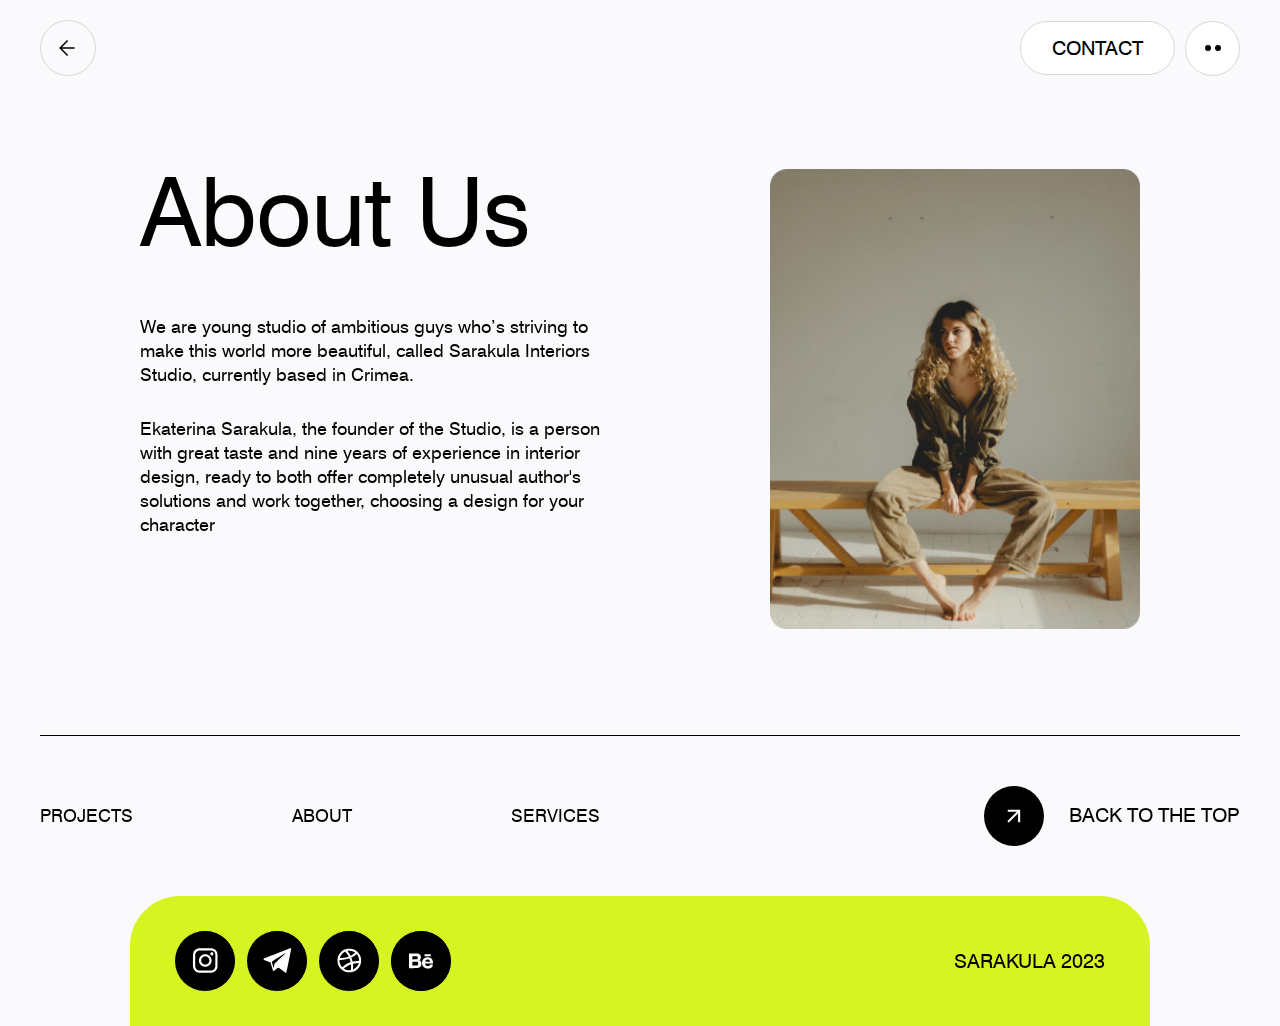
==== about.html @ bbb2e4c5 "add" ====
<!DOCTYPE html>
<html lang="en">

<head>

	<meta charset="utf-8">

	<title class="en">SARAKULA INTERIORS STUDIO</title>
	<meta name="description" content="#">

	<meta http-equiv="X-UA-Compatible" content="IE=edge">
	<meta name="viewport" content="width=device-width, initial-scale=1, maximum-scale=1">

	<meta property="og:image" content="path/to/image.jpg">
	<link rel="shortcut icon" href="img/favicon/favicon.ico" type="image/x-icon">
	<link rel="apple-touch-icon" href="img/favicon/apple-touch-icon.png">
	<link rel="apple-touch-icon" sizes="72x72" href="img/favicon/apple-touch-icon-72x72.png">
	<link rel="apple-touch-icon" sizes="114x114" href="img/favicon/apple-touch-icon-114x114.png">

	<!-- Chrome, Firefox OS and Opera -->
	<meta name="theme-color" content="#FAFAFC">
	<!-- Windows Phone -->
	<meta name="msapplication-navbutton-color" content="#FAFAFC">
	<!-- iOS Safari -->
	<meta name="apple-mobile-web-app-status-bar-style" content="#FAFAFC">

	<link rel="stylesheet" href="css/main.min.css">

</head>

<body>

	<header class="header">
		<div class="container">
			<div class="row">
				<div class="header--wrapper">
					<button class="header--wrapper__back" onclick="window.history.back()">
						<svg width="16" height="16" viewBox="0 0 16 16" fill="none" version="1.1" xmlns="http://www.w3.org/2000/svg" xmlns:svg="http://www.w3.org/2000/svg">
							<path d="m 14.8801,9.1199009 -6.0886999,-6.08871 3.7e-4,12.1770101 -0.79177,0.7918 -0.79166,-0.7917 -2e-5,-12.1766501 -6.08832,6.08833 L 7.3567499e-8,8.0000009 6.8801101,1.1198909 7.2082301,0.79176987 8.0000001,7.35675e-8 9.1199901,1.1199909 l 6.8800089,6.88001 z"
								fill="black" />
						</svg>
					</button>
					<div class="header--wrapper__language hidden">
						<span href="#" class="button switch en">En</span>
						<span href="#" class="button switch ru">Ru</span>
					</div>
					<a href="#" class="header--wrapper__contact button en">Contact</a>
					<a href="#" class="header--wrapper__contact button ru">Связь</a>
					<button class="header--wrapper__menu" id="menu">
						<span></span>
						<span></span>
					</button>
					<nav class="menu">
						<div class="menu--wrapper">
							<ul class="list en">
								<li class="current-menu-item"><a href="index.html">main</a></li>
								<li><a href="projects.html">projects</a></li>
								<li><a href="about.html">About</a></li>
								<li><a href="contacts.html">Contact</a></li>
							</ul>
							<ul class="list ru">
								<li class="current-menu-item"><a href="index.html">Главная</a></li>
								<li><a href="projects.html">проекты</a></li>
								<li><a href="about.html">О нас</a></li>
								<li><a href="contacts.html">Контакты</a></li>
							</ul>
							<div class="menu--wrapper__contacts">
								<div class="menu--wrapper__contacts--left">
									<a href="mailto:sarakula.interiors@gmail.com">sarakula.interiors@gmail.com</a>
									<a href="tel:+701179226892">(+7) 0117 922 6892</a>
								</div>
								<div class="menu--wrapper__contacts--right">
									<ul class="social">
										<li><a href="#"><img src="img/social/inst.svg" alt="#"></a></li>
										<li><a href="#"><img src="img/social/tg.svg" alt="#"></a></li>
										<li><a href="#"><img src="img/social/dr.svg" alt="#"></a></li>
										<li><a href="#"><img src="img/social/be.svg" alt="#"></a></li>
									</ul>
								</div>
							</div>
						</div>
					</nav>
				</div>
			</div>
		</div>
	</header>

	<main class="main about">
		<section class="main--about">
			<div class="container">
				<div class="row">
					<div class="main--about__wrapper">
						<div class="main--about__wrapper--left">
							<h1 class="h1 en">About Us</h1>
							<h1 class="h1 ru">О нас</h1>
							<div class="main--about__wrapper--text en">
								<p>
									We are young studio of ambitious guys who’s striving to make this world more beautiful, called Sarakula Interiors
									Studio, currently based in Crimea.
								</p>
								<p>
									Ekaterina Sarakula, the founder of the Studio, is a person with great taste and nine
									years of experience in interior design, ready to both offer completely unusual author's solutions and work together,
									choosing a design for your character
								</p>
							</div>
							<div class="main--about__wrapper--text ru">
								<p>
									Мы молодая студия амбициозных ребят, стремящихся сделать этот мир красивее, под названием Sarakula Interiors Studio, на данный момент базирующаяся в Крыму.
								</p>
								<p>
									Екатерина Саракула, основатель Студии, человек с прекрасным вкусом и девятилетним опытом в дизайне интерьеров, готовый
									как предложить совершенно необычные авторские решения, так и работать вместе, подбирая дизайн под свой характер.
								</p>
							</div>
						</div>
						<div class="main--about__wrapper--right">
							<img src="img/about/about.png" alt="#">
						</div>
					</div>
				</div>
			</div>
		</section>
	</main>

	<footer class="footer">
		<div class="container">
			<div class="row">
				<div class="footer--wrapper">
					<div class="footer--wrapper__top">
						<nav class="menu--footer">
							<ul class="list en">
								<li><a href="projects.html">projects</a></li>
								<li><a href="about.html">about</a></li>
								<li><a href="services.html">services</a></li>
							</ul>
							<ul class="list ru">
								<li><a href="projects.html">проекты</a></li>
								<li><a href="about.html">о нас</a></li>
								<li><a href="services.html">услуги</a></li>
							</ul>
						</nav>
						<div class="footer--wrapper__scroll">
							<div class="footer--wrapper__scroll--svg">
								<svg width="14" height="14" viewBox="0 0 14 14" fill="none" xmlns="http://www.w3.org/2000/svg">
									<path d="M1.06937 11.4027L0.338695 12.1334L1.80005 13.5947L2.53073 12.8641L1.06937 11.4027ZM12.8641 2.53073C13.2676 2.12718 13.2676 1.47291 12.8641 1.06937C12.4605 0.66583 11.8062 0.66583 11.4027 1.06937L12.8641 2.53073ZM2.53073 12.8641L12.8641 2.53073L11.4027 1.06937L1.06937 11.4027L2.53073 12.8641Z" fill="white"/>
									<path d="M1.80005 1.80005H12.1334V12.1334" stroke="white" stroke-width="2.06667" stroke-linecap="square" stroke-linejoin="round"/>
								</svg>
							</div>
							<span class="en">back to the top</span>
							<span class="ru">наверх</span>
						</div>
					</div>
					<div class="footer--wrapper__bottom">
						<ul class="social">
							<li><a href="#"><img src="img/social/inst.svg" alt="#"></a></li>
							<li><a href="#"><img src="img/social/tg.svg" alt="#"></a></li>
							<li><a href="#"><img src="img/social/dr.svg" alt="#"></a></li>
							<li><a href="#"><img src="img/social/be.svg" alt="#"></a></li>
						</ul>
						<span class="footer--wrapper__copyright">sarakula 2023</span>
					</div>
				</div>
			</div>
		</div>
	</footer>

	<div class="top">
		<svg width="16" height="16" viewBox="0 0 16 16" fill="none" version="1.1" xmlns="http://www.w3.org/2000/svg" xmlns:svg="http://www.w3.org/2000/svg">
			<path d="m 14.8801,9.1199009 -6.0886999,-6.08871 3.7e-4,12.1770101 -0.79177,0.7918 -0.79166,-0.7917 -2e-5,-12.1766501 -6.08832,6.08833 L 7.3567499e-8,8.0000009 6.8801101,1.1198909 7.2082301,0.79176987 8.0000001,7.35675e-8 9.1199901,1.1199909 l 6.8800089,6.88001 z"
				fill="white" />
		</svg>
	</div>

	<div class="modal en">
		<div class="modal--wrapper">
			<div class="modal--wrapper__title">
				<span class="h3">Leave a request</span>
				<p>You will be contacted shortly</p>
				<div class="close en">
					<span></span>
					<span></span>
				</div>
			</div>
			<form action="#">
				<input type="text" placeholder="Your Name">
				<input type="email" placeholder="Your Email">
				<textarea cols="30" rows="10" placeholder="Your wishes"></textarea>
				<button class="button">send</button>
			</form>
		</div>
	</div>

	<div class="modal ru">
		<div class="modal--wrapper">
			<div class="modal--wrapper__title">
				<span class="h3">Оставьте заявку</span>
				<p>С вами свяжутся в ближайшее время</p>
				<div class="close ru">
					<span></span>
					<span></span>
				</div>
			</div>
			<form action="#">
				<input type="text" placeholder="Ваше Имя">
				<input type="email" placeholder="Ваша Почта">
				<textarea cols="30" rows="10" placeholder="Ваши Пожелания"></textarea>
				<button class="button">отправить</button>
			</form>
		</div>
	</div>

	<script src="js/scripts.min.js"></script>

</body>
</html>
---- css/main.min.css ----
@font-face{font-family:swis;font-style:normal;font-weight:400;src:url(../fonts/Swiss721_BT.eot);src:url(../fonts/Swiss721_BT.eot?#iefix) format("embedded-opentype"),url(../fonts/Swiss721_BT.woff) format("woff"),url(../fonts/Swiss721_BT.ttf) format("truetype")}*{-webkit-box-sizing:border-box;box-sizing:border-box;margin:0;padding:0}:after,:before{-webkit-box-sizing:border-box;box-sizing:border-box}::-webkit-input-placeholder{color:#666;opacity:1}:-moz-placeholder,::-moz-placeholder{color:#666;opacity:1}:-ms-input-placeholder{color:#666;opacity:1}body input:focus:required:invalid,body textarea:focus:required:invalid{color:#666}body input:required:valid,body textarea:required:valid{color:#666}body{-webkit-box-orient:vertical;-webkit-box-direction:normal;background-color:#fafafc;display:-webkit-box;display:-ms-flexbox;display:flex;-ms-flex-direction:column;flex-direction:column;font-family:swis,sans-serif;font-size:18px;height:100%;line-height:24px;min-width:320px;overflow-x:hidden;position:relative}body.overflow{overflow:hidden}.img-responsive{display:block;height:auto;max-width:100%}img{max-width:100%}a{color:#000;text-decoration:none}ul{list-style-type:none}section{position:relative}.h1,.h2,.h3,.h4,.h5,.h6{font-weight:400}.h1:first-letter,.h2:first-letter,.h3:first-letter,.h4:first-letter,.h5:first-letter,.h6:first-letter{text-transform:uppercase}.h1{font-size:96px;letter-spacing:-.01em;line-height:115px}.h2{font-size:72px;line-height:86px;max-width:-webkit-fit-content;max-width:-moz-fit-content;max-width:fit-content}.h3{font-size:32px;line-height:38px}.accent{background-color:#d6f422;padding-left:3px;padding-right:3px}::-moz-selection{background-color:#d6f422;color:#fafafc}::selection{background-color:#d6f422;color:#fafafc}.container{margin:0 auto;max-width:1488px}.menu{background-color:#fafafc;border-left:1px solid #d8d8d8;height:100%;max-width:722px;min-height:100vh;position:fixed;right:-100%;top:0;-webkit-transition:right .9s ease;-o-transition:right .9s ease;transition:right .9s ease;width:100%;z-index:2}.menu .list{counter-reset:li;margin-bottom:14%;max-width:390px}.menu .list li{-webkit-box-align:start;-ms-flex-align:start;align-items:flex-start;display:-webkit-box;display:-ms-flexbox;display:flex;font-size:88px;gap:17px;line-height:105px;margin-bottom:10px}.menu .list li:before{content:"0" counter(li);counter-increment:li;font-size:20px;line-height:24px}.menu .list li:last-child{margin-bottom:0}.menu .list li a{display:block;-webkit-transition:background-color .3s ease;-o-transition:background-color .3s ease;transition:background-color .3s ease;width:100%}.menu .list li a:first-letter{text-transform:uppercase}.menu .list li:focus a,.menu .list li:hover a{background-color:#d6f422}.menu .list li.current-menu-item a{background-color:#d6f422}.menu--wrapper{-webkit-box-orient:vertical;-webkit-box-direction:normal;-ms-flex-direction:column;flex-direction:column;height:100%;overflow-y:auto;padding:170px 35px 35px}.menu--wrapper,.menu--wrapper__contacts{-webkit-box-pack:justify;-ms-flex-pack:justify;display:-webkit-box;display:-ms-flexbox;display:flex;justify-content:space-between}.menu--wrapper__contacts{gap:20px}.menu--wrapper__contacts--left{-webkit-box-orient:vertical;-webkit-box-direction:normal;display:-webkit-box;display:-ms-flexbox;display:flex;-ms-flex-direction:column;flex-direction:column;gap:15px}.menu--wrapper__contacts--left a{display:inline-block;-webkit-transition:background-color .3s ease;-o-transition:background-color .3s ease;transition:background-color .3s ease;width:-webkit-fit-content;width:-moz-fit-content;width:fit-content}.menu--wrapper__contacts--left a:hover{background-color:#d6f422}.menu--wrapper__contacts--right .social{display:-webkit-box;display:-ms-flexbox;display:flex;-ms-flex-wrap:wrap;flex-wrap:wrap;gap:10px}.menu.active{right:0}.menu--footer .list{-webkit-box-pack:justify;-ms-flex-pack:justify;display:-webkit-box;display:-ms-flexbox;display:flex;justify-content:space-between;width:560px}.menu--footer .list li{text-transform:uppercase}.menu--footer .list li:hover a{text-decoration:underline}.button{background-color:#fff;border:1px solid #d8d8d8;border-radius:53px;font-size:20px;line-height:24px;line-height:1;padding:16px 31px;text-transform:uppercase;-webkit-transition:border .3s ease,background-color .3s ease,color .3s ease;-o-transition:border .3s ease,background-color .3s ease,color .3s ease;transition:border .3s ease,background-color .3s ease,color .3s ease}.button:focus,.button:hover{background-color:#000;border:1px solid #000;color:#fff}.social{display:-webkit-box;display:-ms-flexbox;display:flex;-ms-flex-wrap:wrap;flex-wrap:wrap;gap:12px}.social a{background-color:#000;border-radius:50%;display:block;height:60px;overflow:hidden;-webkit-transition:opacity .3s ease;-o-transition:opacity .3s ease;transition:opacity .3s ease;width:60px}.social a img{-webkit-transition:-webkit-transform .3s ease;transition:-webkit-transform .3s ease;-o-transition:transform .3s ease;transition:transform .3s ease;transition:transform .3s ease,-webkit-transform .3s ease}.social a:hover{opacity:.7}.social a:hover img{-webkit-transform:scale(1.1);-ms-transform:scale(1.1);transform:scale(1.1)}.top{-webkit-box-align:center;-ms-flex-align:center;-webkit-box-pack:center;-ms-flex-pack:center;align-items:center;background-color:#000;border-radius:50%;bottom:40px;color:#fff;cursor:pointer;display:-webkit-box;display:-ms-flexbox;display:flex;height:60px;justify-content:center;position:fixed;right:-100%;scroll-behavior:smooth;-webkit-transition:right 1s ease,background .3s ease;-o-transition:right 1s ease,background .3s ease;transition:right 1s ease,background .3s ease;width:60px;z-index:99}.top svg{-webkit-transition:-webkit-transform .3s ease;transition:-webkit-transform .3s ease;-o-transition:transform .3s ease;transition:transform .3s ease;transition:transform .3s ease,-webkit-transform .3s ease}.top:hover{background:#4a4a4a}.top:hover svg{-webkit-transform:scale(1.2);-ms-transform:scale(1.2);transform:scale(1.2)}form input,form textarea{border:1px solid #d8d8d8;border-radius:25px;font-family:swis,sans-serif;font-size:16px;outline:none;padding:16px 30px;text-transform:uppercase;width:100%}form textarea{resize:none}form button{cursor:pointer;margin-left:auto;max-width:200px;width:100%}.modal{-webkit-box-align:center;-ms-flex-align:center;-webkit-box-pack:center;-ms-flex-pack:center;align-items:center;-webkit-backdrop-filter:blur(10px);backdrop-filter:blur(10px);display:-webkit-box;display:-ms-flexbox;display:flex;height:100vh;justify-content:center;left:0;opacity:0;position:fixed!important;top:0;-webkit-transition:all .3s ease;-o-transition:all .3s ease;transition:all .3s ease;visibility:initial!important;width:100vw;z-index:-1}.modal:after{background-color:hsla(0,0%,50%,.569);content:"";display:block;height:100vh;left:0;position:absolute;top:0;width:100vw;z-index:0}.modal--wrapper{background-color:#fafafc;border-radius:25px;bottom:0;gap:30px;margin:auto;max-width:50%;padding:30px;position:relative;top:0;width:100%;z-index:1}.modal--wrapper,.modal--wrapper__title{-webkit-box-orient:vertical;-webkit-box-direction:normal;display:-webkit-box;display:-ms-flexbox;display:flex;-ms-flex-direction:column;flex-direction:column}.modal--wrapper__title{gap:10px}.modal--wrapper__title .close{right:30px;top:25px}.modal--wrapper form{-webkit-box-orient:vertical;-webkit-box-direction:normal;display:-webkit-box;display:-ms-flexbox;display:flex;-ms-flex-direction:column;flex-direction:column;gap:15px}.modal.active{opacity:1;z-index:99999}.close{-webkit-box-align:center;-ms-flex-align:center;-webkit-box-pack:center;-ms-flex-pack:center;align-items:center;background-color:#fff;border:1px solid #d8d8d8;border-radius:50%;cursor:pointer;display:-webkit-box;display:-ms-flexbox;display:flex;gap:5px;height:55px;justify-content:center;position:absolute;right:0;top:0;-webkit-transition:background-color .3s ease,border .3s ease;-o-transition:background-color .3s ease,border .3s ease;transition:background-color .3s ease,border .3s ease;width:55px;z-index:1}.close.en,.close.ru{position:absolute!important}.close span{background-color:#fff;background-color:#000;border-radius:8px;display:block;height:3px;position:absolute;-webkit-transition:all .3s ease;-o-transition:all .3s ease;transition:all .3s ease;width:24px}.close span:first-child{left:28%;-webkit-transform:rotate(45deg);-ms-transform:rotate(45deg);transform:rotate(45deg)}.close span:last-child{right:28%;-webkit-transform:rotate(-45deg);-ms-transform:rotate(-45deg);transform:rotate(-45deg)}.close:hover{background-color:#000;border:1px solid #000}.close:hover span{background-color:#fff}.hidden{display:none}.header{background-color:#fafafc;margin-bottom:75px;min-height:94px}.header--wrapper{-webkit-box-align:center;-ms-flex-align:center;align-items:center;background-color:#fafafc;display:-webkit-box;display:-ms-flexbox;display:flex;gap:20px;margin:0 auto;max-width:1488px;min-height:54px;padding-bottom:20px;padding-top:20px;position:fixed;width:100%;z-index:999}.header--wrapper__language{cursor:pointer;position:relative;-webkit-user-select:none;-moz-user-select:none;-ms-user-select:none;user-select:none}.header--wrapper__language .button{-webkit-box-align:center;-ms-flex-align:center;align-items:center;background-color:#fff;border:1px solid #d8d8d8;border-radius:53px;color:grey;display:-webkit-box;display:-ms-flexbox;display:flex;font-size:20px;gap:12px;line-height:24px;line-height:1;padding:16px;text-transform:uppercase;-webkit-transition:background-color .3s ease,color .3s ease,border .3s ease;-o-transition:background-color .3s ease,color .3s ease,border .3s ease;transition:background-color .3s ease,color .3s ease,border .3s ease}.header--wrapper__language .button:after{background-color:grey;border-radius:50%;content:"";display:block;height:6px;-webkit-transition:background-color .3s ease;-o-transition:background-color .3s ease;transition:background-color .3s ease;width:6px}.header--wrapper__language:focus .button,.header--wrapper__language:hover .button{background-color:#000;border:1px solid #000;color:#fff}.header--wrapper__language:focus .button:after,.header--wrapper__language:hover .button:after{background-color:#fff}.header--wrapper__contact{cursor:pointer;margin-left:auto;margin-right:65px;-webkit-user-select:none;-moz-user-select:none;-ms-user-select:none;user-select:none}.header--wrapper__menu{-webkit-box-align:center;-ms-flex-align:center;-webkit-box-pack:center;-ms-flex-pack:center;align-items:center;background-color:#fff;border:1px solid #d8d8d8;border-radius:50%;cursor:pointer;display:-webkit-box;display:-ms-flexbox;display:flex;gap:5px;height:55px;justify-content:center;position:absolute;right:0;-webkit-transition:background-color .3s ease,border .3s ease;-o-transition:background-color .3s ease,border .3s ease;transition:background-color .3s ease,border .3s ease;width:55px;z-index:1}.header--wrapper__menu span{background-color:#000;border-radius:50%;display:block;height:6px;position:absolute;-webkit-transition:all .3s ease;-o-transition:all .3s ease;transition:all .3s ease;width:6px}.header--wrapper__menu span:first-child{left:calc(50% - 8px)}.header--wrapper__menu span:last-child{right:calc(50% - 8px)}.header--wrapper__menu:hover{background-color:#000;border:1px solid #000}.header--wrapper__menu:hover span{background-color:#fff}.header--wrapper__menu.active{-webkit-animation-duration:3s;animation-duration:3s;-webkit-animation-name:fadeIn;animation-name:fadeIn;background-color:#000;border:1px solid #000;position:fixed;right:35px;-webkit-transition:right 1.2s ease;-o-transition:right 1.2s ease;transition:right 1.2s ease;z-index:3}.header--wrapper__menu.active span{background-color:#fff;border-radius:8px;height:3px;width:24px}.header--wrapper__menu.active span:first-child{left:28%;-webkit-transform:rotate(45deg);-ms-transform:rotate(45deg);transform:rotate(45deg)}.header--wrapper__menu.active span:last-child{right:28%;-webkit-transform:rotate(-45deg);-ms-transform:rotate(-45deg);transform:rotate(-45deg)}.header--wrapper__back{background-color:#fafafc;border:1px solid #d8d8d8;border-radius:50%;cursor:pointer;height:56px;outline:none;-webkit-transform:rotate(-90deg);-ms-transform:rotate(-90deg);transform:rotate(-90deg);-webkit-transition:border .3s ease,background-color .3s ease;-o-transition:border .3s ease,background-color .3s ease;transition:border .3s ease,background-color .3s ease;width:56px}.header--wrapper__back path{-webkit-transition:fill .3s ease;-o-transition:fill .3s ease;transition:fill .3s ease}.header--wrapper__back:hover{background-color:#000;border:1px solid #000}.header--wrapper__back:hover path{fill:#fff}@-webkit-keyframes fadeIn{0%{opacity:0}to{opacity:1}}@keyframes fadeIn{0%{opacity:0}to{opacity:1}}.main{-webkit-box-flex:1;-ms-flex:1 1 auto;flex:1 1 auto;margin-bottom:150px}.main--title{margin-bottom:200px}.main--title .h1{margin:0 auto;max-width:900px;text-transform:uppercase}.main--projects{margin-bottom:220px}.main--projects__title{-webkit-box-align:center;-ms-flex-align:center;align-items:center;display:-webkit-box;display:-ms-flexbox;display:flex;gap:24px;margin-bottom:48px}.main--projects__title .h2.en{max-width:260px}.main--projects__title .h2.ru{max-width:285px}.main--projects__title span{display:inline-block;margin-top:10px;max-width:205px}.main--projects__title span.ru{max-width:250px}.main--projects__grid{-ms-grid-columns:1fr 24px 1fr 24px 1fr;-ms-grid-rows:auto;display:-ms-grid;display:grid;gap:24px;grid-template-columns:repeat(3,1fr);grid-template-rows:auto}.main--projects__grid>:first-child{-ms-grid-column:1;-ms-grid-row:1}.main--projects__grid>:nth-child(2){-ms-grid-column:3;-ms-grid-row:1}.main--projects__grid>:nth-child(3){-ms-grid-column:5;-ms-grid-row:1}.main--projects__item{border-radius:16px;display:-webkit-box;display:-ms-flexbox;display:flex;overflow:hidden;position:relative;-webkit-transition:background .3s ease;-o-transition:background .3s ease;transition:background .3s ease}.main--projects__item img,.main--projects__item video{height:100%;-o-object-fit:cover;object-fit:cover;-o-object-position:center;object-position:center;-webkit-transition:-webkit-transform .5s ease;transition:-webkit-transform .5s ease;-o-transition:transform .5s ease;transition:transform .5s ease;transition:transform .5s ease,-webkit-transform .5s ease;width:100%}.main--projects__item--info{-webkit-box-orient:vertical;-webkit-box-direction:normal;bottom:15px;color:#fff;display:-webkit-box;display:-ms-flexbox;display:flex;-ms-flex-direction:column;flex-direction:column;left:0;opacity:0;padding-left:16px;padding-right:16px;position:absolute;top:auto;-webkit-transition:opacity .5s ease;-o-transition:opacity .5s ease;transition:opacity .5s ease;width:100%}.main--projects__item--info.en,.main--projects__item--info.ru{position:absolute!important}.main--projects__item--info .h3{color:#000;margin-bottom:17px;text-transform:uppercase;width:-webkit-fit-content;width:-moz-fit-content;width:fit-content}.main--projects__item--info span{display:inline-block;font-size:20px;line-height:24px;margin-bottom:20px;max-width:240px;text-transform:uppercase}.main--projects__item--info ul{display:-webkit-box;display:-ms-flexbox;display:flex;-ms-flex-wrap:wrap;flex-wrap:wrap;gap:5px}.main--projects__item--info ul li{-webkit-box-align:center;-ms-flex-align:center;align-items:center;display:-webkit-box;display:-ms-flexbox;display:flex;font-size:14px;gap:10px;text-transform:uppercase}.main--projects__item--info ul li span{-webkit-box-orient:vertical;-webkit-box-direction:normal;display:-webkit-box;display:-ms-flexbox;display:flex;-ms-flex-direction:column;flex-direction:column;gap:2px;margin:0}.main--projects__item--info ul li span:after,.main--projects__item--info ul li span:before{background-color:#fff;border-radius:50%;content:"";display:block;height:4px;min-width:4px}.main--projects__item.column--1{-ms-grid-row-span:1;-ms-grid-column-span:1;grid-area:1/1/2/2;-ms-grid-column:1;-ms-grid-row:1}.main--projects__item.column--2{-ms-grid-row-span:1;-ms-grid-column-span:1;grid-area:1/2/2/3;-ms-grid-column:2;-ms-grid-row:1}.main--projects__item.column--3{-ms-grid-row-span:1;-ms-grid-column-span:1;grid-area:1/3/2/4;-ms-grid-column:3;-ms-grid-row:1}.main--projects__item.column--4{-ms-grid-row-span:1;-ms-grid-column-span:3;grid-area:2/1/3/4;-ms-grid-column:1;-ms-grid-row:2}.main--projects__item.column--5{-ms-grid-row-span:1;-ms-grid-column-span:1;grid-area:3/1/4/2;-ms-grid-column:1;-ms-grid-row:3}.main--projects__item.column--6{-ms-grid-row-span:1;-ms-grid-column-span:1;grid-area:3/2/4/3;-ms-grid-column:2;-ms-grid-row:3}.main--projects__item.column--7{-ms-grid-row-span:1;-ms-grid-column-span:1;grid-area:3/3/4/4;-ms-grid-column:3;-ms-grid-row:3}.main--projects__item.column--8{-ms-grid-row-span:1;-ms-grid-column-span:2;grid-area:4/1/5/3;-ms-grid-column:1;-ms-grid-row:4}.main--projects__item.column--9{-ms-grid-row-span:1;-ms-grid-column-span:1;grid-area:4/3/5/4;-ms-grid-column:3;-ms-grid-row:4}.main--projects__item:after{background:-webkit-gradient(linear,left bottom,left top,from(rgba(0,0,0,.5)),to(rgba(0,0,0,0)));background:-o-linear-gradient(bottom,rgba(0,0,0,.5) 0,rgba(0,0,0,0) 100%);background:linear-gradient(0deg,rgba(0,0,0,.5),rgba(0,0,0,0));bottom:-100%;content:"";height:100%;left:0;position:absolute;-webkit-transition:bottom .5s ease;-o-transition:bottom .5s ease;transition:bottom .5s ease;width:100%}.main--projects__item:focus img,.main--projects__item:focus video,.main--projects__item:hover img,.main--projects__item:hover video{-webkit-transform:scale(1.08);-ms-transform:scale(1.08);transform:scale(1.08)}.main--projects__item:focus:after,.main--projects__item:hover:after{bottom:0}.main--projects__item:focus .main--projects__item--info,.main--projects__item:hover .main--projects__item--info{opacity:1;z-index:1}.main--projects__text--wrapper{-webkit-box-orient:vertical;-webkit-box-direction:normal;display:-webkit-box;display:-ms-flexbox;display:flex;-ms-flex-direction:column;flex-direction:column;gap:25px}.main--services{min-height:100vh}.main--services__title{-webkit-box-align:center;-ms-flex-align:center;align-items:center;display:-webkit-box;display:-ms-flexbox;display:flex;gap:24px;margin-bottom:200px}.main--services__title .h2.en{max-width:275px}.main--services__title .h2.ru{max-width:226px}.main--services__title span{display:inline-block;margin-top:10px;max-width:135px}.main--services__wrapper{margin-left:auto;max-width:860px}.main--services__item{margin-bottom:25px}.main--services__item .h3{-webkit-box-align:center;-ms-flex-align:center;-webkit-box-pack:justify;-ms-flex-pack:justify;align-items:center;border-bottom:1px solid #000;cursor:pointer;display:-webkit-box;display:-ms-flexbox;display:flex;justify-content:space-between;padding:0 0 30px;-webkit-transition:padding-left .3s ease;-o-transition:padding-left .3s ease;transition:padding-left .3s ease;-webkit-user-select:none;-moz-user-select:none;-ms-user-select:none;user-select:none}.main--services__item .h3 span{padding-left:3px;padding-right:3px;-webkit-transition:background-color .3s ease;-o-transition:background-color .3s ease;transition:background-color .3s ease}.main--services__item--wrapper{max-height:0;overflow:hidden;padding-left:30px;-webkit-transition:max-height .7s ease,padding-top .7s ease;-o-transition:max-height .7s ease,padding-top .7s ease;transition:max-height .7s ease,padding-top .7s ease}.main--services__item--text{-webkit-box-orient:vertical;-webkit-box-direction:normal;display:-webkit-box;display:-ms-flexbox;display:flex;-ms-flex-direction:column;flex-direction:column;gap:30px}.main--services__item:hover .h3{padding-left:30px}.main--services__item.active .h3{padding-left:30px}.main--services__item.active .h3 span:first-child{background-color:#d6f422}.main--services__item.active .main--services__item--wrapper{max-height:900px;padding-top:20px;-webkit-transition:max-height .7s ease,padding-top .7s ease;-o-transition:max-height .7s ease,padding-top .7s ease;transition:max-height .7s ease,padding-top .7s ease}.main--services__button{background-color:#fafafc;display:block;margin-left:auto;margin-top:28px;max-width:-webkit-fit-content;max-width:-moz-fit-content;max-width:fit-content}.main--connect{-webkit-box-align:center;-ms-flex-align:center;-webkit-box-pack:center;-ms-flex-pack:center;align-items:center;justify-content:center;min-height:80vh}.main--connect,.main--connect .h2{display:-webkit-box;display:-ms-flexbox;display:flex}.main--connect .h2{-webkit-box-orient:vertical;-webkit-box-direction:normal;-ms-flex-direction:column;flex-direction:column;font-size:96px;letter-spacing:-.01em;line-height:115px;margin:0 auto;max-width:922px;text-transform:uppercase;width:922px}.main--connect .h2 span:first-child{-ms-flex-item-align:start;align-self:flex-start}.main--connect .h2 span:last-child{-ms-flex-item-align:end;align-self:flex-end}.main--connect__mail{display:block;font-size:20px;line-height:24px;margin-top:150px;text-align:center;text-decoration:underline;text-transform:uppercase;-webkit-transition:opacity .3s ease;-o-transition:opacity .3s ease;transition:opacity .3s ease}.main--connect__mail:hover{opacity:.7}.main--about__wrapper{-webkit-box-pack:center;-ms-flex-pack:center;-webkit-box-align:start;-ms-flex-align:start;align-items:flex-start;display:-webkit-box;display:-ms-flexbox;display:flex;-ms-flex-wrap:wrap;flex-wrap:wrap;gap:150px;justify-content:center}.main--about__wrapper--left{-webkit-box-flex:1;-ms-flex:1 1 480px;flex:1 1 480px;max-width:480px}.main--about__wrapper--left .h1{line-height:.9;margin-bottom:60px}.main--about__wrapper--text{-webkit-box-orient:vertical;-webkit-box-direction:normal;display:-webkit-box;display:-ms-flexbox;display:flex;-ms-flex-direction:column;flex-direction:column;gap:30px}.main--about__wrapper--right{-webkit-box-flex:1;border-radius:16px;-ms-flex:1 1 370px;flex:1 1 370px;max-width:370px;overflow:hidden}.main--about__wrapper--right img{-o-object-fit:cover;object-fit:cover;width:100%}.services .main--services{margin-bottom:0;min-height:-webkit-fit-content;min-height:-moz-fit-content;min-height:fit-content}.services .main--services__wrapper{max-width:100%;width:100%}.services .main--services__item .h3{-webkit-box-pack:start;-ms-flex-pack:start;-webkit-box-align:start;-ms-flex-align:start;align-items:flex-start;border-bottom:none;font-size:88px;gap:17px;justify-content:flex-start;line-height:105px;padding-bottom:0}.services .main--services__item .h3 span{display:inline-block;text-transform:lowercase}.services .main--services__item .h3 span:first-letter{text-transform:uppercase}.services .main--services__item .h3 span:first-child{font-size:20px;line-height:1;padding-top:10px}.services .main--services__item--wrapper{display:-webkit-box;display:-ms-flexbox;display:flex;gap:90px;padding-left:44px;-webkit-transition:padding-top .7s ease,max-height .7s ease,padding-bottom .7s ease;-o-transition:padding-top .7s ease,max-height .7s ease,padding-bottom .7s ease;transition:padding-top .7s ease,max-height .7s ease,padding-bottom .7s ease}.services .main--services__item--text{-webkit-box-flex:1;-ms-flex:1 1 calc(55% - 90px);flex:1 1 calc(55% - 90px);max-width:58%;padding-left:0;padding-top:0}.services .main--services__item--image{-webkit-box-flex:1;-ms-flex:1 1 calc(25% - 90px);flex:1 1 calc(25% - 90px);max-width:-webkit-fit-content;max-width:-moz-fit-content;max-width:fit-content}.services .main--services__item:hover .h3{padding-left:0}.services .main--services__item:hover .h3 span:last-child{background-color:#d6f422}.services .main--services__item.active .h3{padding-left:0}.services .main--services__item.active .h3 span{background-color:transparent}.services .main--services__item.active .h3 span:last-child{background-color:#d6f422}.services .main--services__item.active .main--services__item--text{padding-left:0;padding-top:0}.services .main--services__item.active .main--services__item--wrapper{padding-bottom:119px;padding-left:44px;padding-top:100px;-webkit-transition:padding-top .7s ease,max-height .7s ease,padding-bottom .7s ease;-o-transition:padding-top .7s ease,max-height .7s ease,padding-bottom .7s ease;transition:padding-top .7s ease,max-height .7s ease,padding-bottom .7s ease}.projects .main--projects{margin-bottom:0}.case--repair .row{-webkit-box-orient:vertical;-webkit-box-direction:normal;display:-webkit-box;display:-ms-flexbox;display:flex;-ms-flex-direction:column;flex-direction:column;gap:50px}.case--repair .subtitle{display:inline-block;max-width:720px}.case--repair .subtitle.left{margin-left:auto}.case--repair .subtitle.right{margin-right:auto}.case--repair__title{margin-bottom:75px}.case--repair__title--wrapper{-webkit-box-pack:justify;-ms-flex-pack:justify;display:-webkit-box;display:-ms-flexbox;display:flex;gap:50px;justify-content:space-between}.case--repair__title--left{-webkit-box-orient:vertical;-webkit-box-direction:normal;display:-webkit-box;display:-ms-flexbox;display:flex;-ms-flex-direction:column;flex-direction:column;gap:10px}.case--repair__title--right{-webkit-box-align:end;-ms-flex-align:end;-webkit-box-pack:justify;-ms-flex-pack:justify;align-items:flex-end;display:-webkit-box;display:-ms-flexbox;display:flex;-ms-flex-wrap:wrap;flex-wrap:wrap;gap:20px;justify-content:space-between;max-width:719px}.case--repair__title--block{-webkit-box-orient:vertical;-webkit-box-direction:normal;-webkit-box-flex:1;display:-webkit-box;display:-ms-flexbox;display:flex;-ms-flex:1 1 calc(33% - 20px);flex:1 1 calc(33% - 20px);-ms-flex-direction:column;flex-direction:column;max-width:219px}.case--repair__title--block span{text-transform:uppercase}.case--repair__title--block .overhead{color:grey;font-size:14px}.case--repair__title--block .name{-webkit-box-orient:vertical;-webkit-box-direction:normal;display:-webkit-box;display:-ms-flexbox;display:flex;-ms-flex-direction:column;flex-direction:column;font-size:20px}.case--repair__mainImage img{-o-object-fit:cover;object-fit:cover;width:100%}.case--repair__about--images{display:-webkit-box;display:-ms-flexbox;display:flex;-ms-flex-wrap:wrap;flex-wrap:wrap;gap:10px}.case--repair__about--images img{-webkit-box-flex:1;display:inline-block;-ms-flex:1 1 calc(33% - 10px);flex:1 1 calc(33% - 10px);max-width:33%}.case--repair__concept--images{display:-webkit-box;display:-ms-flexbox;display:flex;-ms-flex-wrap:wrap;flex-wrap:wrap;gap:5px}.case--repair__concept--images img{-webkit-box-flex:1;display:inline-block;-ms-flex:1 1 calc(50% - 5px);flex:1 1 calc(50% - 5px);max-width:50%}.case--repair__process--images{display:-webkit-box;display:-ms-flexbox;display:flex;-ms-flex-wrap:wrap;flex-wrap:wrap;gap:24px}.case--repair__process--images img{-webkit-box-flex:1;display:inline-block;-ms-flex:1 1 calc(33% - 24px);flex:1 1 calc(33% - 24px);max-width:33%}.case--repair__about,.case--repair__concept,.case--repair__mainImage{margin-bottom:100px}.footer{-webkit-box-flex:0;-ms-flex:0 1 auto;flex:0 1 auto}.footer--wrapper{-webkit-box-orient:vertical;-webkit-box-direction:normal;border-top:1px solid #000;display:-webkit-box;display:-ms-flexbox;display:flex;-ms-flex-direction:column;flex-direction:column;gap:50px}.footer--wrapper__top{-webkit-box-pack:justify;-ms-flex-pack:justify;justify-content:space-between;padding-top:50px}.footer--wrapper__scroll,.footer--wrapper__top{-webkit-box-align:center;-ms-flex-align:center;align-items:center;display:-webkit-box;display:-ms-flexbox;display:flex}.footer--wrapper__scroll{cursor:pointer;gap:25px}.footer--wrapper__scroll--svg{-webkit-box-align:center;-ms-flex-align:center;-webkit-box-pack:center;-ms-flex-pack:center;align-items:center;background-color:#000;border-radius:50%;display:-webkit-box;display:-ms-flexbox;display:flex;height:60px;justify-content:center;width:60px}.footer--wrapper__scroll--svg svg{-webkit-transition:-webkit-transform .3s ease;transition:-webkit-transform .3s ease;-o-transition:transform .3s ease;transition:transform .3s ease;transition:transform .3s ease,-webkit-transform .3s ease}.footer--wrapper__scroll span{font-size:20px;line-height:24px;overflow:hidden;text-transform:uppercase}.footer--wrapper__scroll span:after{background-color:#000;content:"";display:block;height:1px;left:-100%;position:relative;-webkit-transition:left .3s ease;-o-transition:left .3s ease;transition:left .3s ease;width:100%}.footer--wrapper__scroll:hover .footer--wrapper__scroll--svg{background-color:#4a4a4a}.footer--wrapper__scroll:hover svg{-webkit-transform:scale(1.2);-ms-transform:scale(1.2);transform:scale(1.2)}.footer--wrapper__scroll:hover span:after{left:0}.footer--wrapper__bottom{-webkit-box-align:center;-ms-flex-align:center;-webkit-box-pack:justify;-ms-flex-pack:justify;align-items:center;background-color:#d6f422;border-radius:50px 50px 0 0;display:-webkit-box;display:-ms-flexbox;display:flex;justify-content:space-between;margin:0 auto;max-width:85%;padding:35px 45px;width:100%}.footer--wrapper__copyright{display:inline-block;font-size:20px;line-height:24px;text-transform:uppercase}@media only screen and (max-width:1490px){.container,.header--wrapper{max-width:1200px}.case--repair__about--images{-webkit-box-pack:justify;-ms-flex-pack:justify;justify-content:space-between}.case--repair__about--images img{max-width:32%}.case--repair__concept--images{-webkit-box-pack:justify;-ms-flex-pack:justify;justify-content:space-between}.case--repair__concept--images img{max-width:49%}.case--repair__process--images{-webkit-box-pack:justify;-ms-flex-pack:justify;gap:10px;justify-content:space-between}.case--repair__process--images img{max-width:32%}}@media only screen and (max-width:1366px){.menu .list{margin-bottom:8%}.menu .list li{font-size:50px;line-height:77px}.menu--wrapper{padding-top:100px}.main,.main--projects,.main--services{margin-bottom:100px}.main--services__title{margin-bottom:50px}.services .main--services__item .h3{font-size:60px;line-height:80px}.services .main--services__item.active .main--services__item--wrapper{padding-bottom:50px;padding-top:50px}}@media only screen and (max-width:1200px){.h1,.main--connect .h2{font-size:88px;line-height:105px}.h3{font-size:24px;line-height:30px}.container .row{padding-left:15px;padding-right:15px}.header .row{padding-left:0;padding-right:0}.header--wrapper{padding-left:15px;padding-right:15px}.header--wrapper__contact{margin-right:70px}.header--wrapper__menu{right:15px}.main--title .h1{max-width:840px}.main--projects__item--info span{font-size:16px;line-height:20px}.main--projects__item--info ul{gap:10px}.main--projects__item--info ul li{font-size:12px;gap:5px;line-height:1}.main--connect,.main--services{min-height:-webkit-fit-content;min-height:-moz-fit-content;min-height:fit-content}.main--about__wrapper{gap:100px}}@media only screen and (max-width:992px){body{font-size:16px;line-height:20px}.container{max-width:100%}.h1,.main--connect .h2{font-size:60px;line-height:80px}.h2,.services .main--services__item .h3{font-size:40px;line-height:50px}.button{font-size:16px}.menu--footer .list{width:400px}.main--projects__title{margin-bottom:20px}.main--projects__title .h2.en{max-width:145px}.main--projects__title .h2.ru{max-width:160px}.main--projects__grid{-ms-grid-columns:1fr 15px 1fr;gap:15px;grid-template-columns:repeat(2,1fr)}.main--projects__grid .column--1,.main--projects__grid .column--10,.main--projects__grid .column--11,.main--projects__grid .column--12,.main--projects__grid .column--2,.main--projects__grid .column--3,.main--projects__grid .column--4,.main--projects__grid .column--5,.main--projects__grid .column--6,.main--projects__grid .column--7,.main--projects__grid .column--8,.main--projects__grid .column--9{grid-area:initial}.main--projects__item{max-height:600px}.main--services__title .h2.en{max-width:152px}.main--services__title .h2.ru{max-width:125px}.main--services__title span{max-width:105px}.main--connect .h2{width:600px}.main--title .h1{max-width:570px}.main--about__wrapper{gap:50px}.main--about__wrapper--left,.main--about__wrapper--right{max-width:40%}.services .main--services__item--wrapper{gap:20px}.modal--wrapper{max-width:80%}}@media only screen and (max-width:768px){.menu--wrapper__contacts--left{gap:10px}.menu--footer .list{gap:30px;width:-webkit-fit-content;width:-moz-fit-content;width:fit-content}.social a{height:40px;width:40px}.main--connect .h2{width:-webkit-fit-content;width:-moz-fit-content;width:fit-content}.main--about__wrapper{gap:30px}.main--about__wrapper--left,.main--about__wrapper--right{-webkit-box-flex:1;-ms-flex:1 1 calc(50% - 30px);flex:1 1 calc(50% - 30px);max-width:50%}.services .main--services__item--wrapper{-webkit-box-orient:vertical;-webkit-box-direction:normal;-ms-flex-direction:column;flex-direction:column}.services .main--services__item--text{-webkit-box-flex:100%;-ms-flex:100%;flex:100%;max-width:100%}.services .main--services__item--image{max-width:100%}.case--repair__title--wrapper{-ms-flex-wrap:wrap;flex-wrap:wrap}.footer--wrapper{gap:25px}.footer--wrapper__top{padding-top:25px}.footer--wrapper__scroll{gap:10px}.footer--wrapper__scroll--svg{height:40px;width:40px}.footer--wrapper__scroll span{font-size:16px;line-height:20px}.footer--wrapper__bottom{border-radius:25px 25px 0 0;max-width:100%;padding:15px 25px}.top{bottom:20px}.close,.top{height:40px;width:40px}.close span{height:2px;width:16px}.modal--wrapper{border-radius:10px;padding:20px 15px}.modal--wrapper__title .close{right:15px;top:15px}}@media only screen and (max-width:550px){.h1{font-size:32px;line-height:42px}form input,form textarea{border-radius:10px;font-size:14px;padding:12px 18px}.h2,.main--connect .h2,.services .main--services__item .h3{font-size:28px;line-height:1.1}.h3{font-size:20px;line-height:1.1}.button{border-radius:25px;padding:10px 15px}.menu--wrapper{padding:80px 15px 15px}.header{margin-bottom:30px;min-height:82px}.header--wrapper__language .button{border-radius:25px;padding:10px}.header--wrapper__contact{margin-right:55px}.header--wrapper__menu{height:40px;width:40px}.header--wrapper__menu.active{right:15px}.header--wrapper__menu.active span{height:2px;width:16px}.header--wrapper__back{height:40px;width:40px}.header--wrapper__back svg{height:12px;width:12px}.main--title .h1{font-size:32px;line-height:42px;max-width:320px}.main--projects__title span{margin-top:0;max-width:100%}.main--projects__title span.ru{max-width:100%}.main--projects__title .h2.en{max-width:102px}.main--projects__title .h2.ru{max-width:113px}.main--projects__grid{-ms-grid-columns:1fr;grid-template-columns:1fr}.main--services__title .h2.en{max-width:107px}.main--services__title .h2.ru{max-width:90px}.main--services__item--wrapper{padding-left:15px}.main--connect__mail{margin-top:50px}.main--about__wrapper--left{-webkit-box-flex:100%;-ms-flex:100%;flex:100%;max-width:100%}.main--about__wrapper--left .h1{margin-bottom:20px}.main--about__wrapper--right{-webkit-box-flex:100%;-ms-flex:100%;flex:100%;max-width:100%}.services .main--services__item .h3{-webkit-box-align:start;-ms-flex-align:start;align-items:flex-start;gap:5px}.services .main--services__item .h3 span:first-child{font-size:16px;padding-top:0}.services .main--services__item--wrapper{padding-left:0}.services .main--services__item.active .main--services__item--wrapper{max-height:900px;padding-bottom:30px;padding-left:0;padding-top:30px}.case--repair .row,.case--repair__title--wrapper{gap:30px}.case--repair__title--block{-webkit-box-flex:1;-ms-flex:1 1 calc(50% - 20px);flex:1 1 calc(50% - 20px);max-width:160px}.case--repair__title--block .name{font-size:16px}.case--repair__about--images,.case--repair__concept--images,.case--repair__process--images{gap:10px}.case--repair__about--images img,.case--repair__concept--images img,.case--repair__process--images img{max-width:100%}.footer--wrapper__scroll{display:none}}@media only screen and (max-width:480px){.menu--wrapper__contacts{-ms-flex-wrap:wrap;flex-wrap:wrap}.main--services__item.active .h3,.main--services__item:hover .h3{padding-left:15px}.main--services__item.active .main--services__item--wrapper,.main--services__item:hover .main--services__item--wrapper{padding-left:15px}.main--services__item--text{gap:15px}.services .main--services__item--wrapper{padding-left:0}.services .main--services__item:hover .h3 span:last-child{background-color:none}.services .main--services__item:hover .main--services__item--wrapper{padding-left:0}.services .main--services__item.active .main--services__item--wrapper{padding-left:0}.footer--wrapper__bottom{-webkit-box-pack:center;-ms-flex-pack:center;-ms-flex-wrap:wrap;flex-wrap:wrap;gap:20px;justify-content:center}}@media only screen and (max-width:360px){.modal--wrapper__title{max-width:80%}}
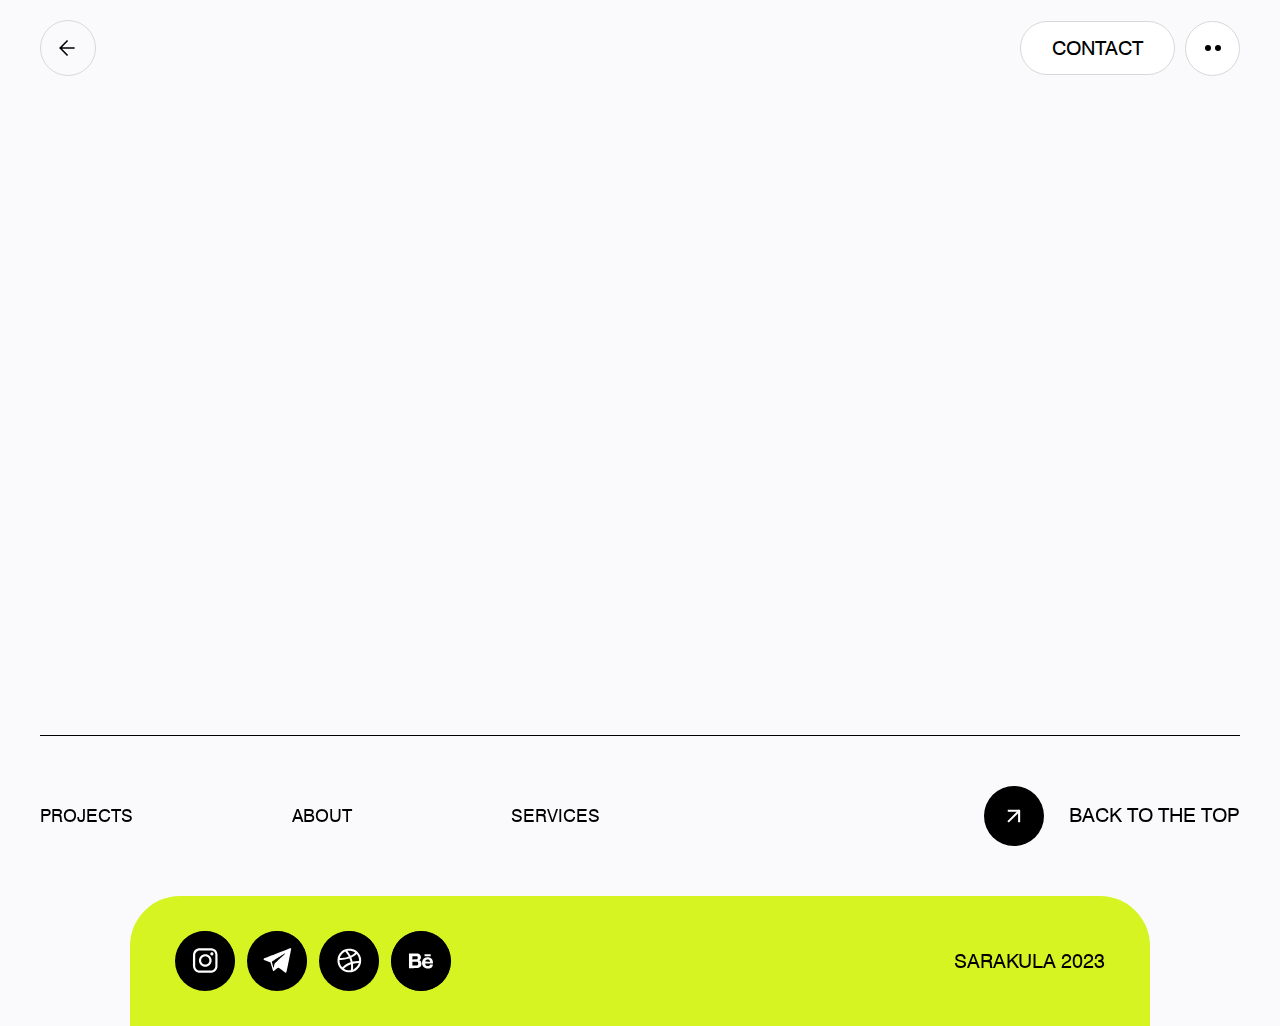
==== commit 945fbc40: "add" ====
--- a/about.html
+++ b/about.html
@@ -53,16 +53,16 @@
 					<nav class="menu">
 						<div class="menu--wrapper">
 							<ul class="list en">
-								<li class="current-menu-item"><a href="index.html">main</a></li>
+								<li class="current-menu-item"><a href="index.html">HOME</a></li>
 								<li><a href="projects.html">projects</a></li>
-								<li><a href="about.html">About</a></li>
-								<li><a href="contacts.html">Contact</a></li>
+								<li><a href="about.html">About Us</a></li>
+								<li><a href="services.html">services</a></li>
 							</ul>
 							<ul class="list ru">
 								<li class="current-menu-item"><a href="index.html">Главная</a></li>
 								<li><a href="projects.html">проекты</a></li>
 								<li><a href="about.html">О нас</a></li>
-								<li><a href="contacts.html">Контакты</a></li>
+								<li><a href="services.html">Услуги</a></li>
 							</ul>
 							<div class="menu--wrapper__contacts">
 								<div class="menu--wrapper__contacts--left">
@@ -91,9 +91,9 @@
 				<div class="row">
 					<div class="main--about__wrapper">
 						<div class="main--about__wrapper--left">
-							<h1 class="h1 en">About Us</h1>
-							<h1 class="h1 ru">О нас</h1>
-							<div class="main--about__wrapper--text en">
+							<h1 class="h1 en watch-animation">About Us</h1>
+							<h1 class="h1 ru watch-animation">О нас</h1>
+							<div class="main--about__wrapper--text en watch-animation">
 								<p>
 									We are young studio of ambitious guys who’s striving to make this world more beautiful, called Sarakula Interiors
 									Studio, currently based in Crimea.
@@ -104,7 +104,7 @@
 									choosing a design for your character
 								</p>
 							</div>
-							<div class="main--about__wrapper--text ru">
+							<div class="main--about__wrapper--text ru watch-animation">
 								<p>
 									Мы молодая студия амбициозных ребят, стремящихся сделать этот мир красивее, под названием Sarakula Interiors Studio, на данный момент базирующаяся в Крыму.
 								</p>
@@ -114,7 +114,7 @@
 								</p>
 							</div>
 						</div>
-						<div class="main--about__wrapper--right">
+						<div class="main--about__wrapper--right watch-animation">
 							<img src="img/about/about.png" alt="#">
 						</div>
 					</div>
--- a/css/main.min.css
+++ b/css/main.min.css
@@ -1 +1 @@
-@font-face{font-family:swis;font-style:normal;font-weight:400;src:url(../fonts/Swiss721_BT.eot);src:url(../fonts/Swiss721_BT.eot?#iefix) format("embedded-opentype"),url(../fonts/Swiss721_BT.woff) format("woff"),url(../fonts/Swiss721_BT.ttf) format("truetype")}*{-webkit-box-sizing:border-box;box-sizing:border-box;margin:0;padding:0}:after,:before{-webkit-box-sizing:border-box;box-sizing:border-box}::-webkit-input-placeholder{color:#666;opacity:1}:-moz-placeholder,::-moz-placeholder{color:#666;opacity:1}:-ms-input-placeholder{color:#666;opacity:1}body input:focus:required:invalid,body textarea:focus:required:invalid{color:#666}body input:required:valid,body textarea:required:valid{color:#666}body{-webkit-box-orient:vertical;-webkit-box-direction:normal;background-color:#fafafc;display:-webkit-box;display:-ms-flexbox;display:flex;-ms-flex-direction:column;flex-direction:column;font-family:swis,sans-serif;font-size:18px;height:100%;line-height:24px;min-width:320px;overflow-x:hidden;position:relative}body.overflow{overflow:hidden}.img-responsive{display:block;height:auto;max-width:100%}img{max-width:100%}a{color:#000;text-decoration:none}ul{list-style-type:none}section{position:relative}.h1,.h2,.h3,.h4,.h5,.h6{font-weight:400}.h1:first-letter,.h2:first-letter,.h3:first-letter,.h4:first-letter,.h5:first-letter,.h6:first-letter{text-transform:uppercase}.h1{font-size:96px;letter-spacing:-.01em;line-height:115px}.h2{font-size:72px;line-height:86px;max-width:-webkit-fit-content;max-width:-moz-fit-content;max-width:fit-content}.h3{font-size:32px;line-height:38px}.accent{background-color:#d6f422;padding-left:3px;padding-right:3px}::-moz-selection{background-color:#d6f422;color:#fafafc}::selection{background-color:#d6f422;color:#fafafc}.container{margin:0 auto;max-width:1488px}.menu{background-color:#fafafc;border-left:1px solid #d8d8d8;height:100%;max-width:722px;min-height:100vh;position:fixed;right:-100%;top:0;-webkit-transition:right .9s ease;-o-transition:right .9s ease;transition:right .9s ease;width:100%;z-index:2}.menu .list{counter-reset:li;margin-bottom:14%;max-width:390px}.menu .list li{-webkit-box-align:start;-ms-flex-align:start;align-items:flex-start;display:-webkit-box;display:-ms-flexbox;display:flex;font-size:88px;gap:17px;line-height:105px;margin-bottom:10px}.menu .list li:before{content:"0" counter(li);counter-increment:li;font-size:20px;line-height:24px}.menu .list li:last-child{margin-bottom:0}.menu .list li a{display:block;-webkit-transition:background-color .3s ease;-o-transition:background-color .3s ease;transition:background-color .3s ease;width:100%}.menu .list li a:first-letter{text-transform:uppercase}.menu .list li:focus a,.menu .list li:hover a{background-color:#d6f422}.menu .list li.current-menu-item a{background-color:#d6f422}.menu--wrapper{-webkit-box-orient:vertical;-webkit-box-direction:normal;-ms-flex-direction:column;flex-direction:column;height:100%;overflow-y:auto;padding:170px 35px 35px}.menu--wrapper,.menu--wrapper__contacts{-webkit-box-pack:justify;-ms-flex-pack:justify;display:-webkit-box;display:-ms-flexbox;display:flex;justify-content:space-between}.menu--wrapper__contacts{gap:20px}.menu--wrapper__contacts--left{-webkit-box-orient:vertical;-webkit-box-direction:normal;display:-webkit-box;display:-ms-flexbox;display:flex;-ms-flex-direction:column;flex-direction:column;gap:15px}.menu--wrapper__contacts--left a{display:inline-block;-webkit-transition:background-color .3s ease;-o-transition:background-color .3s ease;transition:background-color .3s ease;width:-webkit-fit-content;width:-moz-fit-content;width:fit-content}.menu--wrapper__contacts--left a:hover{background-color:#d6f422}.menu--wrapper__contacts--right .social{display:-webkit-box;display:-ms-flexbox;display:flex;-ms-flex-wrap:wrap;flex-wrap:wrap;gap:10px}.menu.active{right:0}.menu--footer .list{-webkit-box-pack:justify;-ms-flex-pack:justify;display:-webkit-box;display:-ms-flexbox;display:flex;justify-content:space-between;width:560px}.menu--footer .list li{text-transform:uppercase}.menu--footer .list li:hover a{text-decoration:underline}.button{background-color:#fff;border:1px solid #d8d8d8;border-radius:53px;font-size:20px;line-height:24px;line-height:1;padding:16px 31px;text-transform:uppercase;-webkit-transition:border .3s ease,background-color .3s ease,color .3s ease;-o-transition:border .3s ease,background-color .3s ease,color .3s ease;transition:border .3s ease,background-color .3s ease,color .3s ease}.button:focus,.button:hover{background-color:#000;border:1px solid #000;color:#fff}.social{display:-webkit-box;display:-ms-flexbox;display:flex;-ms-flex-wrap:wrap;flex-wrap:wrap;gap:12px}.social a{background-color:#000;border-radius:50%;display:block;height:60px;overflow:hidden;-webkit-transition:opacity .3s ease;-o-transition:opacity .3s ease;transition:opacity .3s ease;width:60px}.social a img{-webkit-transition:-webkit-transform .3s ease;transition:-webkit-transform .3s ease;-o-transition:transform .3s ease;transition:transform .3s ease;transition:transform .3s ease,-webkit-transform .3s ease}.social a:hover{opacity:.7}.social a:hover img{-webkit-transform:scale(1.1);-ms-transform:scale(1.1);transform:scale(1.1)}.top{-webkit-box-align:center;-ms-flex-align:center;-webkit-box-pack:center;-ms-flex-pack:center;align-items:center;background-color:#000;border-radius:50%;bottom:40px;color:#fff;cursor:pointer;display:-webkit-box;display:-ms-flexbox;display:flex;height:60px;justify-content:center;position:fixed;right:-100%;scroll-behavior:smooth;-webkit-transition:right 1s ease,background .3s ease;-o-transition:right 1s ease,background .3s ease;transition:right 1s ease,background .3s ease;width:60px;z-index:99}.top svg{-webkit-transition:-webkit-transform .3s ease;transition:-webkit-transform .3s ease;-o-transition:transform .3s ease;transition:transform .3s ease;transition:transform .3s ease,-webkit-transform .3s ease}.top:hover{background:#4a4a4a}.top:hover svg{-webkit-transform:scale(1.2);-ms-transform:scale(1.2);transform:scale(1.2)}form input,form textarea{border:1px solid #d8d8d8;border-radius:25px;font-family:swis,sans-serif;font-size:16px;outline:none;padding:16px 30px;text-transform:uppercase;width:100%}form textarea{resize:none}form button{cursor:pointer;margin-left:auto;max-width:200px;width:100%}.modal{-webkit-box-align:center;-ms-flex-align:center;-webkit-box-pack:center;-ms-flex-pack:center;align-items:center;-webkit-backdrop-filter:blur(10px);backdrop-filter:blur(10px);display:-webkit-box;display:-ms-flexbox;display:flex;height:100vh;justify-content:center;left:0;opacity:0;position:fixed!important;top:0;-webkit-transition:all .3s ease;-o-transition:all .3s ease;transition:all .3s ease;visibility:initial!important;width:100vw;z-index:-1}.modal:after{background-color:hsla(0,0%,50%,.569);content:"";display:block;height:100vh;left:0;position:absolute;top:0;width:100vw;z-index:0}.modal--wrapper{background-color:#fafafc;border-radius:25px;bottom:0;gap:30px;margin:auto;max-width:50%;padding:30px;position:relative;top:0;width:100%;z-index:1}.modal--wrapper,.modal--wrapper__title{-webkit-box-orient:vertical;-webkit-box-direction:normal;display:-webkit-box;display:-ms-flexbox;display:flex;-ms-flex-direction:column;flex-direction:column}.modal--wrapper__title{gap:10px}.modal--wrapper__title .close{right:30px;top:25px}.modal--wrapper form{-webkit-box-orient:vertical;-webkit-box-direction:normal;display:-webkit-box;display:-ms-flexbox;display:flex;-ms-flex-direction:column;flex-direction:column;gap:15px}.modal.active{opacity:1;z-index:99999}.close{-webkit-box-align:center;-ms-flex-align:center;-webkit-box-pack:center;-ms-flex-pack:center;align-items:center;background-color:#fff;border:1px solid #d8d8d8;border-radius:50%;cursor:pointer;display:-webkit-box;display:-ms-flexbox;display:flex;gap:5px;height:55px;justify-content:center;position:absolute;right:0;top:0;-webkit-transition:background-color .3s ease,border .3s ease;-o-transition:background-color .3s ease,border .3s ease;transition:background-color .3s ease,border .3s ease;width:55px;z-index:1}.close.en,.close.ru{position:absolute!important}.close span{background-color:#fff;background-color:#000;border-radius:8px;display:block;height:3px;position:absolute;-webkit-transition:all .3s ease;-o-transition:all .3s ease;transition:all .3s ease;width:24px}.close span:first-child{left:28%;-webkit-transform:rotate(45deg);-ms-transform:rotate(45deg);transform:rotate(45deg)}.close span:last-child{right:28%;-webkit-transform:rotate(-45deg);-ms-transform:rotate(-45deg);transform:rotate(-45deg)}.close:hover{background-color:#000;border:1px solid #000}.close:hover span{background-color:#fff}.hidden{display:none}.header{background-color:#fafafc;margin-bottom:75px;min-height:94px}.header--wrapper{-webkit-box-align:center;-ms-flex-align:center;align-items:center;background-color:#fafafc;display:-webkit-box;display:-ms-flexbox;display:flex;gap:20px;margin:0 auto;max-width:1488px;min-height:54px;padding-bottom:20px;padding-top:20px;position:fixed;width:100%;z-index:999}.header--wrapper__language{cursor:pointer;position:relative;-webkit-user-select:none;-moz-user-select:none;-ms-user-select:none;user-select:none}.header--wrapper__language .button{-webkit-box-align:center;-ms-flex-align:center;align-items:center;background-color:#fff;border:1px solid #d8d8d8;border-radius:53px;color:grey;display:-webkit-box;display:-ms-flexbox;display:flex;font-size:20px;gap:12px;line-height:24px;line-height:1;padding:16px;text-transform:uppercase;-webkit-transition:background-color .3s ease,color .3s ease,border .3s ease;-o-transition:background-color .3s ease,color .3s ease,border .3s ease;transition:background-color .3s ease,color .3s ease,border .3s ease}.header--wrapper__language .button:after{background-color:grey;border-radius:50%;content:"";display:block;height:6px;-webkit-transition:background-color .3s ease;-o-transition:background-color .3s ease;transition:background-color .3s ease;width:6px}.header--wrapper__language:focus .button,.header--wrapper__language:hover .button{background-color:#000;border:1px solid #000;color:#fff}.header--wrapper__language:focus .button:after,.header--wrapper__language:hover .button:after{background-color:#fff}.header--wrapper__contact{cursor:pointer;margin-left:auto;margin-right:65px;-webkit-user-select:none;-moz-user-select:none;-ms-user-select:none;user-select:none}.header--wrapper__menu{-webkit-box-align:center;-ms-flex-align:center;-webkit-box-pack:center;-ms-flex-pack:center;align-items:center;background-color:#fff;border:1px solid #d8d8d8;border-radius:50%;cursor:pointer;display:-webkit-box;display:-ms-flexbox;display:flex;gap:5px;height:55px;justify-content:center;position:absolute;right:0;-webkit-transition:background-color .3s ease,border .3s ease;-o-transition:background-color .3s ease,border .3s ease;transition:background-color .3s ease,border .3s ease;width:55px;z-index:1}.header--wrapper__menu span{background-color:#000;border-radius:50%;display:block;height:6px;position:absolute;-webkit-transition:all .3s ease;-o-transition:all .3s ease;transition:all .3s ease;width:6px}.header--wrapper__menu span:first-child{left:calc(50% - 8px)}.header--wrapper__menu span:last-child{right:calc(50% - 8px)}.header--wrapper__menu:hover{background-color:#000;border:1px solid #000}.header--wrapper__menu:hover span{background-color:#fff}.header--wrapper__menu.active{-webkit-animation-duration:3s;animation-duration:3s;-webkit-animation-name:fadeIn;animation-name:fadeIn;background-color:#000;border:1px solid #000;position:fixed;right:35px;-webkit-transition:right 1.2s ease;-o-transition:right 1.2s ease;transition:right 1.2s ease;z-index:3}.header--wrapper__menu.active span{background-color:#fff;border-radius:8px;height:3px;width:24px}.header--wrapper__menu.active span:first-child{left:28%;-webkit-transform:rotate(45deg);-ms-transform:rotate(45deg);transform:rotate(45deg)}.header--wrapper__menu.active span:last-child{right:28%;-webkit-transform:rotate(-45deg);-ms-transform:rotate(-45deg);transform:rotate(-45deg)}.header--wrapper__back{background-color:#fafafc;border:1px solid #d8d8d8;border-radius:50%;cursor:pointer;height:56px;outline:none;-webkit-transform:rotate(-90deg);-ms-transform:rotate(-90deg);transform:rotate(-90deg);-webkit-transition:border .3s ease,background-color .3s ease;-o-transition:border .3s ease,background-color .3s ease;transition:border .3s ease,background-color .3s ease;width:56px}.header--wrapper__back path{-webkit-transition:fill .3s ease;-o-transition:fill .3s ease;transition:fill .3s ease}.header--wrapper__back:hover{background-color:#000;border:1px solid #000}.header--wrapper__back:hover path{fill:#fff}@-webkit-keyframes fadeIn{0%{opacity:0}to{opacity:1}}@keyframes fadeIn{0%{opacity:0}to{opacity:1}}.main{-webkit-box-flex:1;-ms-flex:1 1 auto;flex:1 1 auto;margin-bottom:150px}.main--title{margin-bottom:200px}.main--title .h1{margin:0 auto;max-width:900px;text-transform:uppercase}.main--projects{margin-bottom:220px}.main--projects__title{-webkit-box-align:center;-ms-flex-align:center;align-items:center;display:-webkit-box;display:-ms-flexbox;display:flex;gap:24px;margin-bottom:48px}.main--projects__title .h2.en{max-width:260px}.main--projects__title .h2.ru{max-width:285px}.main--projects__title span{display:inline-block;margin-top:10px;max-width:205px}.main--projects__title span.ru{max-width:250px}.main--projects__grid{-ms-grid-columns:1fr 24px 1fr 24px 1fr;-ms-grid-rows:auto;display:-ms-grid;display:grid;gap:24px;grid-template-columns:repeat(3,1fr);grid-template-rows:auto}.main--projects__grid>:first-child{-ms-grid-column:1;-ms-grid-row:1}.main--projects__grid>:nth-child(2){-ms-grid-column:3;-ms-grid-row:1}.main--projects__grid>:nth-child(3){-ms-grid-column:5;-ms-grid-row:1}.main--projects__item{border-radius:16px;display:-webkit-box;display:-ms-flexbox;display:flex;overflow:hidden;position:relative;-webkit-transition:background .3s ease;-o-transition:background .3s ease;transition:background .3s ease}.main--projects__item img,.main--projects__item video{height:100%;-o-object-fit:cover;object-fit:cover;-o-object-position:center;object-position:center;-webkit-transition:-webkit-transform .5s ease;transition:-webkit-transform .5s ease;-o-transition:transform .5s ease;transition:transform .5s ease;transition:transform .5s ease,-webkit-transform .5s ease;width:100%}.main--projects__item--info{-webkit-box-orient:vertical;-webkit-box-direction:normal;bottom:15px;color:#fff;display:-webkit-box;display:-ms-flexbox;display:flex;-ms-flex-direction:column;flex-direction:column;left:0;opacity:0;padding-left:16px;padding-right:16px;position:absolute;top:auto;-webkit-transition:opacity .5s ease;-o-transition:opacity .5s ease;transition:opacity .5s ease;width:100%}.main--projects__item--info.en,.main--projects__item--info.ru{position:absolute!important}.main--projects__item--info .h3{color:#000;margin-bottom:17px;text-transform:uppercase;width:-webkit-fit-content;width:-moz-fit-content;width:fit-content}.main--projects__item--info span{display:inline-block;font-size:20px;line-height:24px;margin-bottom:20px;max-width:240px;text-transform:uppercase}.main--projects__item--info ul{display:-webkit-box;display:-ms-flexbox;display:flex;-ms-flex-wrap:wrap;flex-wrap:wrap;gap:5px}.main--projects__item--info ul li{-webkit-box-align:center;-ms-flex-align:center;align-items:center;display:-webkit-box;display:-ms-flexbox;display:flex;font-size:14px;gap:10px;text-transform:uppercase}.main--projects__item--info ul li span{-webkit-box-orient:vertical;-webkit-box-direction:normal;display:-webkit-box;display:-ms-flexbox;display:flex;-ms-flex-direction:column;flex-direction:column;gap:2px;margin:0}.main--projects__item--info ul li span:after,.main--projects__item--info ul li span:before{background-color:#fff;border-radius:50%;content:"";display:block;height:4px;min-width:4px}.main--projects__item.column--1{-ms-grid-row-span:1;-ms-grid-column-span:1;grid-area:1/1/2/2;-ms-grid-column:1;-ms-grid-row:1}.main--projects__item.column--2{-ms-grid-row-span:1;-ms-grid-column-span:1;grid-area:1/2/2/3;-ms-grid-column:2;-ms-grid-row:1}.main--projects__item.column--3{-ms-grid-row-span:1;-ms-grid-column-span:1;grid-area:1/3/2/4;-ms-grid-column:3;-ms-grid-row:1}.main--projects__item.column--4{-ms-grid-row-span:1;-ms-grid-column-span:3;grid-area:2/1/3/4;-ms-grid-column:1;-ms-grid-row:2}.main--projects__item.column--5{-ms-grid-row-span:1;-ms-grid-column-span:1;grid-area:3/1/4/2;-ms-grid-column:1;-ms-grid-row:3}.main--projects__item.column--6{-ms-grid-row-span:1;-ms-grid-column-span:1;grid-area:3/2/4/3;-ms-grid-column:2;-ms-grid-row:3}.main--projects__item.column--7{-ms-grid-row-span:1;-ms-grid-column-span:1;grid-area:3/3/4/4;-ms-grid-column:3;-ms-grid-row:3}.main--projects__item.column--8{-ms-grid-row-span:1;-ms-grid-column-span:2;grid-area:4/1/5/3;-ms-grid-column:1;-ms-grid-row:4}.main--projects__item.column--9{-ms-grid-row-span:1;-ms-grid-column-span:1;grid-area:4/3/5/4;-ms-grid-column:3;-ms-grid-row:4}.main--projects__item:after{background:-webkit-gradient(linear,left bottom,left top,from(rgba(0,0,0,.5)),to(rgba(0,0,0,0)));background:-o-linear-gradient(bottom,rgba(0,0,0,.5) 0,rgba(0,0,0,0) 100%);background:linear-gradient(0deg,rgba(0,0,0,.5),rgba(0,0,0,0));bottom:-100%;content:"";height:100%;left:0;position:absolute;-webkit-transition:bottom .5s ease;-o-transition:bottom .5s ease;transition:bottom .5s ease;width:100%}.main--projects__item:focus img,.main--projects__item:focus video,.main--projects__item:hover img,.main--projects__item:hover video{-webkit-transform:scale(1.08);-ms-transform:scale(1.08);transform:scale(1.08)}.main--projects__item:focus:after,.main--projects__item:hover:after{bottom:0}.main--projects__item:focus .main--projects__item--info,.main--projects__item:hover .main--projects__item--info{opacity:1;z-index:1}.main--projects__text--wrapper{-webkit-box-orient:vertical;-webkit-box-direction:normal;display:-webkit-box;display:-ms-flexbox;display:flex;-ms-flex-direction:column;flex-direction:column;gap:25px}.main--services{min-height:100vh}.main--services__title{-webkit-box-align:center;-ms-flex-align:center;align-items:center;display:-webkit-box;display:-ms-flexbox;display:flex;gap:24px;margin-bottom:200px}.main--services__title .h2.en{max-width:275px}.main--services__title .h2.ru{max-width:226px}.main--services__title span{display:inline-block;margin-top:10px;max-width:135px}.main--services__wrapper{margin-left:auto;max-width:860px}.main--services__item{margin-bottom:25px}.main--services__item .h3{-webkit-box-align:center;-ms-flex-align:center;-webkit-box-pack:justify;-ms-flex-pack:justify;align-items:center;border-bottom:1px solid #000;cursor:pointer;display:-webkit-box;display:-ms-flexbox;display:flex;justify-content:space-between;padding:0 0 30px;-webkit-transition:padding-left .3s ease;-o-transition:padding-left .3s ease;transition:padding-left .3s ease;-webkit-user-select:none;-moz-user-select:none;-ms-user-select:none;user-select:none}.main--services__item .h3 span{padding-left:3px;padding-right:3px;-webkit-transition:background-color .3s ease;-o-transition:background-color .3s ease;transition:background-color .3s ease}.main--services__item--wrapper{max-height:0;overflow:hidden;padding-left:30px;-webkit-transition:max-height .7s ease,padding-top .7s ease;-o-transition:max-height .7s ease,padding-top .7s ease;transition:max-height .7s ease,padding-top .7s ease}.main--services__item--text{-webkit-box-orient:vertical;-webkit-box-direction:normal;display:-webkit-box;display:-ms-flexbox;display:flex;-ms-flex-direction:column;flex-direction:column;gap:30px}.main--services__item:hover .h3{padding-left:30px}.main--services__item.active .h3{padding-left:30px}.main--services__item.active .h3 span:first-child{background-color:#d6f422}.main--services__item.active .main--services__item--wrapper{max-height:900px;padding-top:20px;-webkit-transition:max-height .7s ease,padding-top .7s ease;-o-transition:max-height .7s ease,padding-top .7s ease;transition:max-height .7s ease,padding-top .7s ease}.main--services__button{background-color:#fafafc;display:block;margin-left:auto;margin-top:28px;max-width:-webkit-fit-content;max-width:-moz-fit-content;max-width:fit-content}.main--connect{-webkit-box-align:center;-ms-flex-align:center;-webkit-box-pack:center;-ms-flex-pack:center;align-items:center;justify-content:center;min-height:80vh}.main--connect,.main--connect .h2{display:-webkit-box;display:-ms-flexbox;display:flex}.main--connect .h2{-webkit-box-orient:vertical;-webkit-box-direction:normal;-ms-flex-direction:column;flex-direction:column;font-size:96px;letter-spacing:-.01em;line-height:115px;margin:0 auto;max-width:922px;text-transform:uppercase;width:922px}.main--connect .h2 span:first-child{-ms-flex-item-align:start;align-self:flex-start}.main--connect .h2 span:last-child{-ms-flex-item-align:end;align-self:flex-end}.main--connect__mail{display:block;font-size:20px;line-height:24px;margin-top:150px;text-align:center;text-decoration:underline;text-transform:uppercase;-webkit-transition:opacity .3s ease;-o-transition:opacity .3s ease;transition:opacity .3s ease}.main--connect__mail:hover{opacity:.7}.main--about__wrapper{-webkit-box-pack:center;-ms-flex-pack:center;-webkit-box-align:start;-ms-flex-align:start;align-items:flex-start;display:-webkit-box;display:-ms-flexbox;display:flex;-ms-flex-wrap:wrap;flex-wrap:wrap;gap:150px;justify-content:center}.main--about__wrapper--left{-webkit-box-flex:1;-ms-flex:1 1 480px;flex:1 1 480px;max-width:480px}.main--about__wrapper--left .h1{line-height:.9;margin-bottom:60px}.main--about__wrapper--text{-webkit-box-orient:vertical;-webkit-box-direction:normal;display:-webkit-box;display:-ms-flexbox;display:flex;-ms-flex-direction:column;flex-direction:column;gap:30px}.main--about__wrapper--right{-webkit-box-flex:1;border-radius:16px;-ms-flex:1 1 370px;flex:1 1 370px;max-width:370px;overflow:hidden}.main--about__wrapper--right img{-o-object-fit:cover;object-fit:cover;width:100%}.services .main--services{margin-bottom:0;min-height:-webkit-fit-content;min-height:-moz-fit-content;min-height:fit-content}.services .main--services__wrapper{max-width:100%;width:100%}.services .main--services__item .h3{-webkit-box-pack:start;-ms-flex-pack:start;-webkit-box-align:start;-ms-flex-align:start;align-items:flex-start;border-bottom:none;font-size:88px;gap:17px;justify-content:flex-start;line-height:105px;padding-bottom:0}.services .main--services__item .h3 span{display:inline-block;text-transform:lowercase}.services .main--services__item .h3 span:first-letter{text-transform:uppercase}.services .main--services__item .h3 span:first-child{font-size:20px;line-height:1;padding-top:10px}.services .main--services__item--wrapper{display:-webkit-box;display:-ms-flexbox;display:flex;gap:90px;padding-left:44px;-webkit-transition:padding-top .7s ease,max-height .7s ease,padding-bottom .7s ease;-o-transition:padding-top .7s ease,max-height .7s ease,padding-bottom .7s ease;transition:padding-top .7s ease,max-height .7s ease,padding-bottom .7s ease}.services .main--services__item--text{-webkit-box-flex:1;-ms-flex:1 1 calc(55% - 90px);flex:1 1 calc(55% - 90px);max-width:58%;padding-left:0;padding-top:0}.services .main--services__item--image{-webkit-box-flex:1;-ms-flex:1 1 calc(25% - 90px);flex:1 1 calc(25% - 90px);max-width:-webkit-fit-content;max-width:-moz-fit-content;max-width:fit-content}.services .main--services__item:hover .h3{padding-left:0}.services .main--services__item:hover .h3 span:last-child{background-color:#d6f422}.services .main--services__item.active .h3{padding-left:0}.services .main--services__item.active .h3 span{background-color:transparent}.services .main--services__item.active .h3 span:last-child{background-color:#d6f422}.services .main--services__item.active .main--services__item--text{padding-left:0;padding-top:0}.services .main--services__item.active .main--services__item--wrapper{padding-bottom:119px;padding-left:44px;padding-top:100px;-webkit-transition:padding-top .7s ease,max-height .7s ease,padding-bottom .7s ease;-o-transition:padding-top .7s ease,max-height .7s ease,padding-bottom .7s ease;transition:padding-top .7s ease,max-height .7s ease,padding-bottom .7s ease}.projects .main--projects{margin-bottom:0}.case--repair .row{-webkit-box-orient:vertical;-webkit-box-direction:normal;display:-webkit-box;display:-ms-flexbox;display:flex;-ms-flex-direction:column;flex-direction:column;gap:50px}.case--repair .subtitle{display:inline-block;max-width:720px}.case--repair .subtitle.left{margin-left:auto}.case--repair .subtitle.right{margin-right:auto}.case--repair__title{margin-bottom:75px}.case--repair__title--wrapper{-webkit-box-pack:justify;-ms-flex-pack:justify;display:-webkit-box;display:-ms-flexbox;display:flex;gap:50px;justify-content:space-between}.case--repair__title--left{-webkit-box-orient:vertical;-webkit-box-direction:normal;display:-webkit-box;display:-ms-flexbox;display:flex;-ms-flex-direction:column;flex-direction:column;gap:10px}.case--repair__title--right{-webkit-box-align:end;-ms-flex-align:end;-webkit-box-pack:justify;-ms-flex-pack:justify;align-items:flex-end;display:-webkit-box;display:-ms-flexbox;display:flex;-ms-flex-wrap:wrap;flex-wrap:wrap;gap:20px;justify-content:space-between;max-width:719px}.case--repair__title--block{-webkit-box-orient:vertical;-webkit-box-direction:normal;-webkit-box-flex:1;display:-webkit-box;display:-ms-flexbox;display:flex;-ms-flex:1 1 calc(33% - 20px);flex:1 1 calc(33% - 20px);-ms-flex-direction:column;flex-direction:column;max-width:219px}.case--repair__title--block span{text-transform:uppercase}.case--repair__title--block .overhead{color:grey;font-size:14px}.case--repair__title--block .name{-webkit-box-orient:vertical;-webkit-box-direction:normal;display:-webkit-box;display:-ms-flexbox;display:flex;-ms-flex-direction:column;flex-direction:column;font-size:20px}.case--repair__mainImage img{-o-object-fit:cover;object-fit:cover;width:100%}.case--repair__about--images{display:-webkit-box;display:-ms-flexbox;display:flex;-ms-flex-wrap:wrap;flex-wrap:wrap;gap:10px}.case--repair__about--images img{-webkit-box-flex:1;display:inline-block;-ms-flex:1 1 calc(33% - 10px);flex:1 1 calc(33% - 10px);max-width:33%}.case--repair__concept--images{display:-webkit-box;display:-ms-flexbox;display:flex;-ms-flex-wrap:wrap;flex-wrap:wrap;gap:5px}.case--repair__concept--images img{-webkit-box-flex:1;display:inline-block;-ms-flex:1 1 calc(50% - 5px);flex:1 1 calc(50% - 5px);max-width:50%}.case--repair__process--images{display:-webkit-box;display:-ms-flexbox;display:flex;-ms-flex-wrap:wrap;flex-wrap:wrap;gap:24px}.case--repair__process--images img{-webkit-box-flex:1;display:inline-block;-ms-flex:1 1 calc(33% - 24px);flex:1 1 calc(33% - 24px);max-width:33%}.case--repair__about,.case--repair__concept,.case--repair__mainImage{margin-bottom:100px}.footer{-webkit-box-flex:0;-ms-flex:0 1 auto;flex:0 1 auto}.footer--wrapper{-webkit-box-orient:vertical;-webkit-box-direction:normal;border-top:1px solid #000;display:-webkit-box;display:-ms-flexbox;display:flex;-ms-flex-direction:column;flex-direction:column;gap:50px}.footer--wrapper__top{-webkit-box-pack:justify;-ms-flex-pack:justify;justify-content:space-between;padding-top:50px}.footer--wrapper__scroll,.footer--wrapper__top{-webkit-box-align:center;-ms-flex-align:center;align-items:center;display:-webkit-box;display:-ms-flexbox;display:flex}.footer--wrapper__scroll{cursor:pointer;gap:25px}.footer--wrapper__scroll--svg{-webkit-box-align:center;-ms-flex-align:center;-webkit-box-pack:center;-ms-flex-pack:center;align-items:center;background-color:#000;border-radius:50%;display:-webkit-box;display:-ms-flexbox;display:flex;height:60px;justify-content:center;width:60px}.footer--wrapper__scroll--svg svg{-webkit-transition:-webkit-transform .3s ease;transition:-webkit-transform .3s ease;-o-transition:transform .3s ease;transition:transform .3s ease;transition:transform .3s ease,-webkit-transform .3s ease}.footer--wrapper__scroll span{font-size:20px;line-height:24px;overflow:hidden;text-transform:uppercase}.footer--wrapper__scroll span:after{background-color:#000;content:"";display:block;height:1px;left:-100%;position:relative;-webkit-transition:left .3s ease;-o-transition:left .3s ease;transition:left .3s ease;width:100%}.footer--wrapper__scroll:hover .footer--wrapper__scroll--svg{background-color:#4a4a4a}.footer--wrapper__scroll:hover svg{-webkit-transform:scale(1.2);-ms-transform:scale(1.2);transform:scale(1.2)}.footer--wrapper__scroll:hover span:after{left:0}.footer--wrapper__bottom{-webkit-box-align:center;-ms-flex-align:center;-webkit-box-pack:justify;-ms-flex-pack:justify;align-items:center;background-color:#d6f422;border-radius:50px 50px 0 0;display:-webkit-box;display:-ms-flexbox;display:flex;justify-content:space-between;margin:0 auto;max-width:85%;padding:35px 45px;width:100%}.footer--wrapper__copyright{display:inline-block;font-size:20px;line-height:24px;text-transform:uppercase}@media only screen and (max-width:1490px){.container,.header--wrapper{max-width:1200px}.case--repair__about--images{-webkit-box-pack:justify;-ms-flex-pack:justify;justify-content:space-between}.case--repair__about--images img{max-width:32%}.case--repair__concept--images{-webkit-box-pack:justify;-ms-flex-pack:justify;justify-content:space-between}.case--repair__concept--images img{max-width:49%}.case--repair__process--images{-webkit-box-pack:justify;-ms-flex-pack:justify;gap:10px;justify-content:space-between}.case--repair__process--images img{max-width:32%}}@media only screen and (max-width:1366px){.menu .list{margin-bottom:8%}.menu .list li{font-size:50px;line-height:77px}.menu--wrapper{padding-top:100px}.main,.main--projects,.main--services{margin-bottom:100px}.main--services__title{margin-bottom:50px}.services .main--services__item .h3{font-size:60px;line-height:80px}.services .main--services__item.active .main--services__item--wrapper{padding-bottom:50px;padding-top:50px}}@media only screen and (max-width:1200px){.h1,.main--connect .h2{font-size:88px;line-height:105px}.h3{font-size:24px;line-height:30px}.container .row{padding-left:15px;padding-right:15px}.header .row{padding-left:0;padding-right:0}.header--wrapper{padding-left:15px;padding-right:15px}.header--wrapper__contact{margin-right:70px}.header--wrapper__menu{right:15px}.main--title .h1{max-width:840px}.main--projects__item--info span{font-size:16px;line-height:20px}.main--projects__item--info ul{gap:10px}.main--projects__item--info ul li{font-size:12px;gap:5px;line-height:1}.main--connect,.main--services{min-height:-webkit-fit-content;min-height:-moz-fit-content;min-height:fit-content}.main--about__wrapper{gap:100px}}@media only screen and (max-width:992px){body{font-size:16px;line-height:20px}.container{max-width:100%}.h1,.main--connect .h2{font-size:60px;line-height:80px}.h2,.services .main--services__item .h3{font-size:40px;line-height:50px}.button{font-size:16px}.menu--footer .list{width:400px}.main--projects__title{margin-bottom:20px}.main--projects__title .h2.en{max-width:145px}.main--projects__title .h2.ru{max-width:160px}.main--projects__grid{-ms-grid-columns:1fr 15px 1fr;gap:15px;grid-template-columns:repeat(2,1fr)}.main--projects__grid .column--1,.main--projects__grid .column--10,.main--projects__grid .column--11,.main--projects__grid .column--12,.main--projects__grid .column--2,.main--projects__grid .column--3,.main--projects__grid .column--4,.main--projects__grid .column--5,.main--projects__grid .column--6,.main--projects__grid .column--7,.main--projects__grid .column--8,.main--projects__grid .column--9{grid-area:initial}.main--projects__item{max-height:600px}.main--services__title .h2.en{max-width:152px}.main--services__title .h2.ru{max-width:125px}.main--services__title span{max-width:105px}.main--connect .h2{width:600px}.main--title .h1{max-width:570px}.main--about__wrapper{gap:50px}.main--about__wrapper--left,.main--about__wrapper--right{max-width:40%}.services .main--services__item--wrapper{gap:20px}.modal--wrapper{max-width:80%}}@media only screen and (max-width:768px){.menu--wrapper__contacts--left{gap:10px}.menu--footer .list{gap:30px;width:-webkit-fit-content;width:-moz-fit-content;width:fit-content}.social a{height:40px;width:40px}.main--connect .h2{width:-webkit-fit-content;width:-moz-fit-content;width:fit-content}.main--about__wrapper{gap:30px}.main--about__wrapper--left,.main--about__wrapper--right{-webkit-box-flex:1;-ms-flex:1 1 calc(50% - 30px);flex:1 1 calc(50% - 30px);max-width:50%}.services .main--services__item--wrapper{-webkit-box-orient:vertical;-webkit-box-direction:normal;-ms-flex-direction:column;flex-direction:column}.services .main--services__item--text{-webkit-box-flex:100%;-ms-flex:100%;flex:100%;max-width:100%}.services .main--services__item--image{max-width:100%}.case--repair__title--wrapper{-ms-flex-wrap:wrap;flex-wrap:wrap}.footer--wrapper{gap:25px}.footer--wrapper__top{padding-top:25px}.footer--wrapper__scroll{gap:10px}.footer--wrapper__scroll--svg{height:40px;width:40px}.footer--wrapper__scroll span{font-size:16px;line-height:20px}.footer--wrapper__bottom{border-radius:25px 25px 0 0;max-width:100%;padding:15px 25px}.top{bottom:20px}.close,.top{height:40px;width:40px}.close span{height:2px;width:16px}.modal--wrapper{border-radius:10px;padding:20px 15px}.modal--wrapper__title .close{right:15px;top:15px}}@media only screen and (max-width:550px){.h1{font-size:32px;line-height:42px}form input,form textarea{border-radius:10px;font-size:14px;padding:12px 18px}.h2,.main--connect .h2,.services .main--services__item .h3{font-size:28px;line-height:1.1}.h3{font-size:20px;line-height:1.1}.button{border-radius:25px;padding:10px 15px}.menu--wrapper{padding:80px 15px 15px}.header{margin-bottom:30px;min-height:82px}.header--wrapper__language .button{border-radius:25px;padding:10px}.header--wrapper__contact{margin-right:55px}.header--wrapper__menu{height:40px;width:40px}.header--wrapper__menu.active{right:15px}.header--wrapper__menu.active span{height:2px;width:16px}.header--wrapper__back{height:40px;width:40px}.header--wrapper__back svg{height:12px;width:12px}.main--title .h1{font-size:32px;line-height:42px;max-width:320px}.main--projects__title span{margin-top:0;max-width:100%}.main--projects__title span.ru{max-width:100%}.main--projects__title .h2.en{max-width:102px}.main--projects__title .h2.ru{max-width:113px}.main--projects__grid{-ms-grid-columns:1fr;grid-template-columns:1fr}.main--services__title .h2.en{max-width:107px}.main--services__title .h2.ru{max-width:90px}.main--services__item--wrapper{padding-left:15px}.main--connect__mail{margin-top:50px}.main--about__wrapper--left{-webkit-box-flex:100%;-ms-flex:100%;flex:100%;max-width:100%}.main--about__wrapper--left .h1{margin-bottom:20px}.main--about__wrapper--right{-webkit-box-flex:100%;-ms-flex:100%;flex:100%;max-width:100%}.services .main--services__item .h3{-webkit-box-align:start;-ms-flex-align:start;align-items:flex-start;gap:5px}.services .main--services__item .h3 span:first-child{font-size:16px;padding-top:0}.services .main--services__item--wrapper{padding-left:0}.services .main--services__item.active .main--services__item--wrapper{max-height:900px;padding-bottom:30px;padding-left:0;padding-top:30px}.case--repair .row,.case--repair__title--wrapper{gap:30px}.case--repair__title--block{-webkit-box-flex:1;-ms-flex:1 1 calc(50% - 20px);flex:1 1 calc(50% - 20px);max-width:160px}.case--repair__title--block .name{font-size:16px}.case--repair__about--images,.case--repair__concept--images,.case--repair__process--images{gap:10px}.case--repair__about--images img,.case--repair__concept--images img,.case--repair__process--images img{max-width:100%}.footer--wrapper__scroll{display:none}}@media only screen and (max-width:480px){.menu--wrapper__contacts{-ms-flex-wrap:wrap;flex-wrap:wrap}.main--services__item.active .h3,.main--services__item:hover .h3{padding-left:15px}.main--services__item.active .main--services__item--wrapper,.main--services__item:hover .main--services__item--wrapper{padding-left:15px}.main--services__item--text{gap:15px}.services .main--services__item--wrapper{padding-left:0}.services .main--services__item:hover .h3 span:last-child{background-color:none}.services .main--services__item:hover .main--services__item--wrapper{padding-left:0}.services .main--services__item.active .main--services__item--wrapper{padding-left:0}.footer--wrapper__bottom{-webkit-box-pack:center;-ms-flex-pack:center;-ms-flex-wrap:wrap;flex-wrap:wrap;gap:20px;justify-content:center}}@media only screen and (max-width:360px){.modal--wrapper__title{max-width:80%}}+@font-face{font-family:swis;font-style:normal;font-weight:400;src:url(../fonts/Swiss721_BT.eot);src:url(../fonts/Swiss721_BT.eot?#iefix) format("embedded-opentype"),url(../fonts/Swiss721_BT.woff) format("woff"),url(../fonts/Swiss721_BT.ttf) format("truetype")}*{-webkit-box-sizing:border-box;box-sizing:border-box;margin:0;padding:0}:after,:before{-webkit-box-sizing:border-box;box-sizing:border-box}::-webkit-input-placeholder{color:#666;opacity:1}:-moz-placeholder,::-moz-placeholder{color:#666;opacity:1}:-ms-input-placeholder{color:#666;opacity:1}body input:focus:required:invalid,body textarea:focus:required:invalid{color:#666}body input:required:valid,body textarea:required:valid{color:#666}body{-webkit-box-orient:vertical;-webkit-box-direction:normal;background-color:#fafafc;display:-webkit-box;display:-ms-flexbox;display:flex;-ms-flex-direction:column;flex-direction:column;font-family:swis,sans-serif;font-size:18px;height:100%;line-height:24px;min-width:320px;overflow-x:hidden;position:relative}body.overflow{overflow:hidden}.img-responsive{display:block;height:auto;max-width:100%}img{max-width:100%}a{color:#000;text-decoration:none}ul{list-style-type:none}section{position:relative}.h1,.h2,.h3,.h4,.h5,.h6,h1,h2,h3,h4,h5,h6{font-weight:400}.h1:first-letter,.h2:first-letter,.h3:first-letter,.h4:first-letter,.h5:first-letter,.h6:first-letter,h1:first-letter,h2:first-letter,h3:first-letter,h4:first-letter,h5:first-letter,h6:first-letter{text-transform:uppercase}.h1,h1{font-size:96px;letter-spacing:-.01em;line-height:115px}.h2,h2{font-size:72px;line-height:86px}.h3,h3{font-size:32px;line-height:38px}.accent{background-color:#d6f422;padding-left:3px;padding-right:3px}::-moz-selection{background-color:#d6f422;color:#fafafc}::selection{background-color:#d6f422;color:#fafafc}.container{margin:0 auto;max-width:1488px}.menu{background-color:#fafafc;border-left:1px solid #d8d8d8;height:100%;max-width:722px;min-height:100vh;opacity:0;position:fixed;right:-100%;top:0;-webkit-transition:opacity .5s ease;-o-transition:opacity .5s ease;transition:opacity .5s ease;width:100%;z-index:-2}.menu .list{counter-reset:li;margin-bottom:14%;max-width:420px}.menu .list li{-webkit-box-align:start;-ms-flex-align:start;align-items:flex-start;display:-webkit-box;display:-ms-flexbox;display:flex;font-size:88px;gap:17px;line-height:105px;margin-bottom:10px}.menu .list li:before{content:"0" counter(li);counter-increment:li;font-size:20px;line-height:24px}.menu .list li:last-child{margin-bottom:0}.menu .list li a{display:block;-webkit-transition:background-color .3s ease;-o-transition:background-color .3s ease;transition:background-color .3s ease;width:100%}.menu .list li a:first-letter{text-transform:uppercase}.menu .list li:focus a,.menu .list li:hover a{background-color:#d6f422}.menu .list li.current-menu-item a{background-color:#d6f422}.menu--wrapper{-webkit-box-orient:vertical;-webkit-box-direction:normal;-ms-flex-direction:column;flex-direction:column;height:100%;overflow-y:auto;padding:170px 35px 35px}.menu--wrapper,.menu--wrapper__contacts{-webkit-box-pack:justify;-ms-flex-pack:justify;display:-webkit-box;display:-ms-flexbox;display:flex;justify-content:space-between}.menu--wrapper__contacts{gap:20px}.menu--wrapper__contacts--left{-webkit-box-orient:vertical;-webkit-box-direction:normal;display:-webkit-box;display:-ms-flexbox;display:flex;-ms-flex-direction:column;flex-direction:column;gap:15px}.menu--wrapper__contacts--left a{display:inline-block;-webkit-transition:background-color .3s ease;-o-transition:background-color .3s ease;transition:background-color .3s ease;width:-webkit-fit-content;width:-moz-fit-content;width:fit-content}.menu--wrapper__contacts--left a:hover{background-color:#d6f422}.menu--wrapper__contacts--right .social{display:-webkit-box;display:-ms-flexbox;display:flex;-ms-flex-wrap:wrap;flex-wrap:wrap;gap:10px}.menu.active{opacity:1;right:0;z-index:2}.menu--footer .list{-webkit-box-pack:justify;-ms-flex-pack:justify;display:-webkit-box;display:-ms-flexbox;display:flex;justify-content:space-between;width:560px}.menu--footer .list li{text-transform:uppercase}.menu--footer .list li:hover a{text-decoration:underline}.button{background-color:#fff;border:1px solid #d8d8d8;border-radius:53px;font-size:20px;line-height:24px;line-height:1;padding:16px 31px;text-transform:uppercase;-webkit-transition:border .3s ease,background-color .3s ease,color .3s ease;-o-transition:border .3s ease,background-color .3s ease,color .3s ease;transition:border .3s ease,background-color .3s ease,color .3s ease}.button:focus,.button:hover{background-color:#000;border:1px solid #000;color:#fff}.social{display:-webkit-box;display:-ms-flexbox;display:flex;-ms-flex-wrap:wrap;flex-wrap:wrap;gap:12px}.social a{background-color:#000;border-radius:50%;display:block;height:60px;overflow:hidden;-webkit-transition:opacity .3s ease;-o-transition:opacity .3s ease;transition:opacity .3s ease;width:60px}.social a img{-webkit-transition:-webkit-transform .3s ease;transition:-webkit-transform .3s ease;-o-transition:transform .3s ease;transition:transform .3s ease;transition:transform .3s ease,-webkit-transform .3s ease}.social a:hover{opacity:.7}.social a:hover img{-webkit-transform:scale(1.1);-ms-transform:scale(1.1);transform:scale(1.1)}.top{-webkit-box-align:center;-ms-flex-align:center;-webkit-box-pack:center;-ms-flex-pack:center;align-items:center;background-color:#000;border-radius:50%;bottom:40px;color:#fff;cursor:pointer;display:-webkit-box;display:-ms-flexbox;display:flex;height:60px;justify-content:center;position:fixed;right:-100%;scroll-behavior:smooth;-webkit-transition:right 1s ease,background .3s ease;-o-transition:right 1s ease,background .3s ease;transition:right 1s ease,background .3s ease;width:60px;z-index:99}.top svg{-webkit-transition:-webkit-transform .3s ease;transition:-webkit-transform .3s ease;-o-transition:transform .3s ease;transition:transform .3s ease;transition:transform .3s ease,-webkit-transform .3s ease}.top:hover{background:#4a4a4a}.top:hover svg{-webkit-transform:scale(1.2);-ms-transform:scale(1.2);transform:scale(1.2)}form input,form textarea{border:1px solid #d8d8d8;border-radius:25px;font-family:swis,sans-serif;font-size:16px;outline:none;padding:16px 30px;text-transform:uppercase;width:100%}form textarea{resize:none}form button{cursor:pointer;margin-left:auto;max-width:200px;width:100%}.modal{-webkit-box-align:center;-ms-flex-align:center;-webkit-box-pack:center;-ms-flex-pack:center;align-items:center;-webkit-backdrop-filter:blur(10px);backdrop-filter:blur(10px);display:-webkit-box;display:-ms-flexbox;display:flex;height:100vh;justify-content:center;left:0;opacity:0;position:fixed!important;top:0;-webkit-transition:all .3s ease;-o-transition:all .3s ease;transition:all .3s ease;visibility:initial!important;width:100vw;z-index:-1}.modal:after{background-color:hsla(0,0%,50%,.569);content:"";display:block;height:100vh;left:0;position:absolute;top:0;width:100vw;z-index:0}.modal--wrapper{background-color:#fafafc;border-radius:25px;bottom:0;gap:30px;margin:auto;max-width:50%;padding:30px;position:relative;top:0;width:100%;z-index:1}.modal--wrapper,.modal--wrapper__title{-webkit-box-orient:vertical;-webkit-box-direction:normal;display:-webkit-box;display:-ms-flexbox;display:flex;-ms-flex-direction:column;flex-direction:column}.modal--wrapper__title{gap:10px}.modal--wrapper__title .close{right:30px;top:25px}.modal--wrapper form{-webkit-box-orient:vertical;-webkit-box-direction:normal;display:-webkit-box;display:-ms-flexbox;display:flex;-ms-flex-direction:column;flex-direction:column;gap:15px}.modal.active{opacity:1;z-index:99999}.close{-webkit-box-align:center;-ms-flex-align:center;-webkit-box-pack:center;-ms-flex-pack:center;align-items:center;background-color:#fff;border:1px solid #d8d8d8;border-radius:50%;cursor:pointer;display:-webkit-box;display:-ms-flexbox;display:flex;gap:5px;height:55px;justify-content:center;position:absolute;right:0;top:0;-webkit-transition:background-color .3s ease,border .3s ease;-o-transition:background-color .3s ease,border .3s ease;transition:background-color .3s ease,border .3s ease;width:55px;z-index:1}.close.en,.close.ru{position:absolute!important}.close span{background-color:#fff;background-color:#000;border-radius:8px;display:block;height:3px;position:absolute;-webkit-transition:all .3s ease;-o-transition:all .3s ease;transition:all .3s ease;width:24px}.close span:first-child{left:28%;-webkit-transform:rotate(45deg);-ms-transform:rotate(45deg);transform:rotate(45deg)}.close span:last-child{right:28%;-webkit-transform:rotate(-45deg);-ms-transform:rotate(-45deg);transform:rotate(-45deg)}.close:hover{background-color:#000;border:1px solid #000}.close:hover span{background-color:#fff}.hidden{display:none}.watch-animation{-webkit-animation-delay:.3s;animation-delay:.3s;-webkit-animation-duration:3s;animation-duration:3s;-webkit-animation-fill-mode:both;animation-fill-mode:both;-webkit-animation-timing-function:cubic-bezier(.19,1,.22,1);animation-timing-function:cubic-bezier(.19,1,.22,1);opacity:0}.fade-in-left{-webkit-animation-name:FadeInLeft2;animation-name:FadeInLeft2}.fade-in-right{-webkit-animation-name:FadeInRight;animation-name:FadeInRight}.fade-in-bottom{-webkit-animation-name:FadeInBottom;animation-name:FadeInBottom}.fade-in-scale{-webkit-animation-name:FadeInScale;animation-name:FadeInScale}@-webkit-keyframes FadeInLeft2{0%{opacity:0;-webkit-transform:translate3d(-375px,0,0);transform:translate3d(-375px,0,0)}to{opacity:1;-webkit-transform:none;transform:none}}@keyframes FadeInLeft2{0%{opacity:0;-webkit-transform:translate3d(-375px,0,0);transform:translate3d(-375px,0,0)}to{opacity:1;-webkit-transform:none;transform:none}}@-webkit-keyframes FadeInRight{0%{opacity:0;-webkit-transform:translate3d(375px,0,0);transform:translate3d(375px,0,0)}to{opacity:1;-webkit-transform:none;transform:none}}@keyframes FadeInRight{0%{opacity:0;-webkit-transform:translate3d(375px,0,0);transform:translate3d(375px,0,0)}to{opacity:1;-webkit-transform:none;transform:none}}@-webkit-keyframes FadeInBottom{0%{opacity:0;-webkit-transform:translateY(100px);transform:translateY(100px)}to{opacity:1;-webkit-transform:none;transform:none}}@keyframes FadeInBottom{0%{opacity:0;-webkit-transform:translateY(100px);transform:translateY(100px)}to{opacity:1;-webkit-transform:none;transform:none}}@-webkit-keyframes FadeInScale{0%{opacity:0;-webkit-transform:scale(0);transform:scale(0)}to{opacity:1;-webkit-transform:scale(1);transform:scale(1)}}@keyframes FadeInScale{0%{opacity:0;-webkit-transform:scale(0);transform:scale(0)}to{opacity:1;-webkit-transform:scale(1);transform:scale(1)}}@-webkit-keyframes fadeIn{0%{opacity:0}to{opacity:1}}@keyframes fadeIn{0%{opacity:0}to{opacity:1}}.header{background-color:#fafafc;margin-bottom:75px;min-height:94px}.header--wrapper{-webkit-box-align:center;-ms-flex-align:center;align-items:center;background-color:#fafafc;display:-webkit-box;display:-ms-flexbox;display:flex;gap:20px;margin:0 auto;max-width:1488px;min-height:54px;padding-bottom:20px;padding-top:20px;position:fixed;width:100%;z-index:999}.header--wrapper__language{cursor:pointer;position:relative;-webkit-user-select:none;-moz-user-select:none;-ms-user-select:none;user-select:none}.header--wrapper__language .button{-webkit-box-align:center;-ms-flex-align:center;align-items:center;background-color:#fff;border:1px solid #d8d8d8;border-radius:53px;color:grey;display:-webkit-box;display:-ms-flexbox;display:flex;font-size:20px;gap:12px;line-height:24px;line-height:1;padding:16px;text-transform:uppercase;-webkit-transition:background-color .3s ease,color .3s ease,border .3s ease;-o-transition:background-color .3s ease,color .3s ease,border .3s ease;transition:background-color .3s ease,color .3s ease,border .3s ease}.header--wrapper__language .button:after{background-color:grey;border-radius:50%;content:"";display:block;height:6px;-webkit-transition:background-color .3s ease;-o-transition:background-color .3s ease;transition:background-color .3s ease;width:6px}.header--wrapper__language:focus .button,.header--wrapper__language:hover .button{background-color:#000;border:1px solid #000;color:#fff}.header--wrapper__language:focus .button:after,.header--wrapper__language:hover .button:after{background-color:#fff}.header--wrapper__contact{cursor:pointer;margin-left:auto;margin-right:65px;-webkit-user-select:none;-moz-user-select:none;-ms-user-select:none;user-select:none}.header--wrapper__menu{-webkit-box-align:center;-ms-flex-align:center;-webkit-box-pack:center;-ms-flex-pack:center;align-items:center;background-color:#fff;border:1px solid #d8d8d8;border-radius:50%;cursor:pointer;display:-webkit-box;display:-ms-flexbox;display:flex;gap:5px;height:55px;justify-content:center;position:absolute;right:0;-webkit-transition:background-color .3s ease,border .3s ease;-o-transition:background-color .3s ease,border .3s ease;transition:background-color .3s ease,border .3s ease;width:55px;z-index:1}.header--wrapper__menu span{background-color:#000;border-radius:50%;display:block;height:6px;position:absolute;-webkit-transition:all .3s ease;-o-transition:all .3s ease;transition:all .3s ease;width:6px}.header--wrapper__menu span:first-child{left:calc(50% - 8px)}.header--wrapper__menu span:last-child{right:calc(50% - 8px)}.header--wrapper__menu:hover{background-color:#000;border:1px solid #000}.header--wrapper__menu:hover span{background-color:#fff}.header--wrapper__menu.active{-webkit-animation-duration:1s;animation-duration:1s;-webkit-animation-name:fadeIn;animation-name:fadeIn;background-color:#000;border:1px solid #000;position:fixed;right:35px;-webkit-transition:right .5s ease;-o-transition:right .5s ease;transition:right .5s ease;z-index:3}.header--wrapper__menu.active span{background-color:#fff;border-radius:8px;height:3px;width:24px}.header--wrapper__menu.active span:first-child{left:28%;-webkit-transform:rotate(45deg);-ms-transform:rotate(45deg);transform:rotate(45deg)}.header--wrapper__menu.active span:last-child{right:28%;-webkit-transform:rotate(-45deg);-ms-transform:rotate(-45deg);transform:rotate(-45deg)}.header--wrapper__back{background-color:#fafafc;border:1px solid #d8d8d8;border-radius:50%;cursor:pointer;height:56px;outline:none;-webkit-transform:rotate(-90deg);-ms-transform:rotate(-90deg);transform:rotate(-90deg);-webkit-transition:border .3s ease,background-color .3s ease;-o-transition:border .3s ease,background-color .3s ease;transition:border .3s ease,background-color .3s ease;width:56px}.header--wrapper__back path{-webkit-transition:fill .3s ease;-o-transition:fill .3s ease;transition:fill .3s ease}.header--wrapper__back:hover{background-color:#000;border:1px solid #000}.header--wrapper__back:hover path{fill:#fff}.main{-webkit-box-flex:1;-ms-flex:1 1 auto;flex:1 1 auto;margin-bottom:120px}.main--title{margin-bottom:200px}.main--title .h1{margin:0 auto;max-width:900px;text-transform:uppercase}.main--projects{margin-bottom:120px}.main--projects__title{-webkit-box-align:center;-ms-flex-align:center;align-items:center;display:-webkit-box;display:-ms-flexbox;display:flex;gap:24px;margin-bottom:48px}.main--projects__grid{-ms-grid-columns:1fr 24px 1fr 24px 1fr;-ms-grid-rows:auto;display:-ms-grid;display:grid;gap:24px;grid-template-columns:repeat(3,1fr);grid-template-rows:auto}.main--projects__grid>:first-child{-ms-grid-column:1;-ms-grid-row:1}.main--projects__grid>:nth-child(2){-ms-grid-column:3;-ms-grid-row:1}.main--projects__grid>:nth-child(3){-ms-grid-column:5;-ms-grid-row:1}.main--projects__item{border-radius:16px;display:-webkit-box;display:-ms-flexbox;display:flex;max-height:740px;overflow:hidden;position:relative;-webkit-transition:background .3s ease;-o-transition:background .3s ease;transition:background .3s ease}.main--projects__item img,.main--projects__item video{height:100%;-o-object-fit:cover;object-fit:cover;-o-object-position:center;object-position:center;width:100%}.main--projects__item--info{-webkit-box-orient:vertical;-webkit-box-direction:normal;bottom:16px!important;color:#fff;display:-webkit-box;display:-ms-flexbox;display:flex;-ms-flex-direction:column;flex-direction:column;left:0;opacity:0;padding-left:16px;padding-right:16px;position:absolute;top:auto;-webkit-transition:opacity .3s ease;-o-transition:opacity .3s ease;transition:opacity .3s ease;width:100%}.main--projects__item--info.en,.main--projects__item--info.ru{position:absolute!important}.main--projects__item--info .h3{color:#000;margin-bottom:16px;text-transform:uppercase;width:-webkit-fit-content;width:-moz-fit-content;width:fit-content}.main--projects__item--info span{display:inline-block;font-size:20px;line-height:24px;margin-bottom:16px;max-width:240px;text-transform:uppercase}.main--projects__item--info ul{display:-webkit-box;display:-ms-flexbox;display:flex;-ms-flex-wrap:wrap;flex-wrap:wrap;gap:5px}.main--projects__item--info ul li{-webkit-box-align:center;-ms-flex-align:center;align-items:center;display:-webkit-box;display:-ms-flexbox;display:flex;font-size:14px;gap:10px;text-transform:uppercase}.main--projects__item--info ul li span{-webkit-box-orient:vertical;-webkit-box-direction:normal;display:-webkit-box;display:-ms-flexbox;display:flex;-ms-flex-direction:column;flex-direction:column;gap:2px;margin:0}.main--projects__item--info ul li span:after,.main--projects__item--info ul li span:before{background-color:#fff;border-radius:50%;content:"";display:block;height:4px;min-width:4px}.main--projects__item.column--1{-ms-grid-row-span:1;-ms-grid-column-span:1;grid-area:1/1/2/2;-ms-grid-column:1;-ms-grid-row:1}.main--projects__item.column--2{-ms-grid-row-span:1;-ms-grid-column-span:1;grid-area:1/2/2/3;-ms-grid-column:2;-ms-grid-row:1}.main--projects__item.column--3{-ms-grid-row-span:1;-ms-grid-column-span:1;grid-area:1/3/2/4;-ms-grid-column:3;-ms-grid-row:1}.main--projects__item.column--4{-ms-grid-row-span:1;-ms-grid-column-span:3;grid-area:2/1/3/4;-ms-grid-column:1;-ms-grid-row:2}.main--projects__item.column--5{-ms-grid-row-span:1;-ms-grid-column-span:1;grid-area:3/1/4/2;-ms-grid-column:1;-ms-grid-row:3}.main--projects__item.column--6{-ms-grid-row-span:1;-ms-grid-column-span:1;grid-area:3/2/4/3;-ms-grid-column:2;-ms-grid-row:3}.main--projects__item.column--7{-ms-grid-row-span:1;-ms-grid-column-span:1;grid-area:3/3/4/4;-ms-grid-column:3;-ms-grid-row:3}.main--projects__item.column--8{-ms-grid-row-span:1;-ms-grid-column-span:2;grid-area:4/1/5/3;-ms-grid-column:1;-ms-grid-row:4}.main--projects__item.column--9{-ms-grid-row-span:1;-ms-grid-column-span:1;grid-area:4/3/5/4;-ms-grid-column:3;-ms-grid-row:4}.main--projects__item:after{background:-webkit-gradient(linear,left bottom,left top,from(rgba(0,0,0,.5)),to(rgba(0,0,0,0)));background:-o-linear-gradient(bottom,rgba(0,0,0,.5) 0,rgba(0,0,0,0) 100%);background:linear-gradient(0deg,rgba(0,0,0,.5),rgba(0,0,0,0));bottom:-100%;content:"";height:100%;left:0;position:absolute;width:100%}.main--projects__item:focus:not(.main--projects__text) img,.main--projects__item:focus:not(.main--projects__text) video,.main--projects__item:hover:not(.main--projects__text) img,.main--projects__item:hover:not(.main--projects__text) video{-webkit-transform:scale(1.08);-ms-transform:scale(1.08);transform:scale(1.08)}.main--projects__item:focus:not(.main--projects__text):after,.main--projects__item:hover:not(.main--projects__text):after{bottom:0}.main--projects__item:focus:not(.main--projects__text) .main--projects__item--info,.main--projects__item:hover:not(.main--projects__text) .main--projects__item--info{opacity:1;z-index:1}.main--projects__text--wrapper{-webkit-box-orient:vertical;-webkit-box-direction:normal;display:-webkit-box;display:-ms-flexbox;display:flex;-ms-flex-direction:column;flex-direction:column;gap:25px}.main--services{margin-bottom:120px}.main--services__title{-webkit-box-align:center;-ms-flex-align:center;align-items:center;display:-webkit-box;display:-ms-flexbox;display:flex;gap:24px;margin-bottom:120px}.main--services__wrapper{margin-left:auto;max-width:860px}.main--services__item{margin-bottom:25px}.main--services__item .h3{-webkit-box-align:center;-ms-flex-align:center;-webkit-box-pack:justify;-ms-flex-pack:justify;align-items:center;border-bottom:1px solid #000;cursor:pointer;display:-webkit-box;display:-ms-flexbox;display:flex;justify-content:space-between;padding:0 0 30px;-webkit-transition:padding-left .3s ease;-o-transition:padding-left .3s ease;transition:padding-left .3s ease;-webkit-user-select:none;-moz-user-select:none;-ms-user-select:none;user-select:none}.main--services__item .h3 span{padding-left:3px;padding-right:3px;-webkit-transition:background-color .3s ease;-o-transition:background-color .3s ease;transition:background-color .3s ease}.main--services__item--wrapper{max-height:0;overflow:hidden;padding-left:30px}.main--services__item--text{-webkit-box-orient:vertical;-webkit-box-direction:normal;display:-webkit-box;display:-ms-flexbox;display:flex;-ms-flex-direction:column;flex-direction:column;gap:30px}.main--services__item:hover .h3{padding-left:30px}.main--services__item.active .h3{padding-left:30px}.main--services__item.active .h3 span:first-child{background-color:#d6f422}.main--services__item.active .main--services__item--wrapper{max-height:900px;padding-top:20px}.main--services__button{background-color:#fafafc;display:block;margin-left:auto;margin-top:28px;max-width:-webkit-fit-content;max-width:-moz-fit-content;max-width:fit-content}.main--connect{-webkit-box-align:center;-ms-flex-align:center;-webkit-box-pack:center;-ms-flex-pack:center;align-items:center;justify-content:center}.main--connect,.main--connect .h1{display:-webkit-box;display:-ms-flexbox;display:flex}.main--connect .h1{-webkit-box-orient:vertical;-webkit-box-direction:normal;-ms-flex-direction:column;flex-direction:column;margin:0 auto;max-width:922px;text-transform:uppercase;width:922px}.main--connect .h1 span:last-child{margin-left:auto}.main--connect .h1 h2{font-size:96px;letter-spacing:-.01em;line-height:115px}.main--connect .h1 h2:last-child{margin-left:auto}.main--connect__mail{display:block;font-size:20px;line-height:24px;margin-top:150px;text-align:center;text-decoration:underline;text-transform:uppercase;-webkit-transition:opacity .3s ease;-o-transition:opacity .3s ease;transition:opacity .3s ease}.main--connect__mail:hover{opacity:.7}.main--about__wrapper{-webkit-box-pack:center;-ms-flex-pack:center;-webkit-box-align:start;-ms-flex-align:start;align-items:flex-start;display:-webkit-box;display:-ms-flexbox;display:flex;-ms-flex-wrap:wrap;flex-wrap:wrap;gap:150px;justify-content:center}.main--about__wrapper--left{-webkit-box-flex:1;-ms-flex:1 1 480px;flex:1 1 480px;max-width:480px}.main--about__wrapper--left .h1{line-height:.9;margin-bottom:60px}.main--about__wrapper--text{-webkit-box-orient:vertical;-webkit-box-direction:normal;display:-webkit-box;display:-ms-flexbox;display:flex;-ms-flex-direction:column;flex-direction:column;gap:30px}.main--about__wrapper--right{-webkit-box-flex:1;border-radius:16px;-ms-flex:1 1 370px;flex:1 1 370px;max-width:370px;overflow:hidden}.main--about__wrapper--right img{-o-object-fit:cover;object-fit:cover;width:100%}.services .main--services{margin-bottom:0;min-height:-webkit-fit-content;min-height:-moz-fit-content;min-height:fit-content}.services .main--services__wrapper{max-width:100%;width:100%}.services .main--services__item .h3{-webkit-box-pack:start;-ms-flex-pack:start;-webkit-box-align:start;-ms-flex-align:start;align-items:flex-start;border-bottom:none;font-size:88px;gap:17px;justify-content:flex-start;line-height:105px;padding-bottom:0}.services .main--services__item .h3 span{display:inline-block;text-transform:lowercase}.services .main--services__item .h3 span:first-letter{text-transform:uppercase}.services .main--services__item .h3 span:first-child{font-size:20px;line-height:1;padding-top:10px}.services .main--services__item--wrapper{display:-webkit-box;display:-ms-flexbox;display:flex;gap:90px;padding-left:44px}.services .main--services__item--text{-webkit-box-flex:1;-ms-flex:1 1 calc(55% - 90px);flex:1 1 calc(55% - 90px);max-width:58%;padding-left:0;padding-top:0}.services .main--services__item--image{-webkit-box-flex:1;-ms-flex:1 1 calc(25% - 90px);flex:1 1 calc(25% - 90px);max-width:-webkit-fit-content;max-width:-moz-fit-content;max-width:fit-content}.services .main--services__item:hover .h3{padding-left:0}.services .main--services__item:hover .h3 span:last-child{background-color:#d6f422}.services .main--services__item.active .h3{padding-left:0}.services .main--services__item.active .h3 span{background-color:transparent}.services .main--services__item.active .h3 span:last-child{background-color:#d6f422}.services .main--services__item.active .main--services__item--text{padding-left:0;padding-top:0}.services .main--services__item.active .main--services__item--wrapper{padding-bottom:119px;padding-left:44px;padding-top:100px}.projects .main--projects{margin-bottom:0}.case--repair .row{-webkit-box-orient:vertical;-webkit-box-direction:normal;display:-webkit-box;display:-ms-flexbox;display:flex;-ms-flex-direction:column;flex-direction:column;gap:50px}.case--repair .subtitle{display:inline-block;max-width:720px}.case--repair .subtitle.left{margin-left:auto}.case--repair .subtitle.right{margin-right:auto}.case--repair__title{margin-bottom:75px}.case--repair__title--wrapper{-webkit-box-pack:justify;-ms-flex-pack:justify;display:-webkit-box;display:-ms-flexbox;display:flex;gap:50px;justify-content:space-between}.case--repair__title--left{-webkit-box-orient:vertical;-webkit-box-direction:normal;display:-webkit-box;display:-ms-flexbox;display:flex;-ms-flex-direction:column;flex-direction:column;gap:10px}.case--repair__title--right{-webkit-box-align:end;-ms-flex-align:end;-webkit-box-pack:justify;-ms-flex-pack:justify;align-items:flex-end;display:-webkit-box;display:-ms-flexbox;display:flex;-ms-flex-wrap:wrap;flex-wrap:wrap;gap:20px;justify-content:space-between;max-width:719px}.case--repair__title--block{-webkit-box-orient:vertical;-webkit-box-direction:normal;-webkit-box-flex:1;display:-webkit-box;display:-ms-flexbox;display:flex;-ms-flex:1 1 calc(33% - 20px);flex:1 1 calc(33% - 20px);-ms-flex-direction:column;flex-direction:column;max-width:219px}.case--repair__title--block span{text-transform:uppercase}.case--repair__title--block .overhead{color:grey;font-size:14px}.case--repair__title--block .name{-webkit-box-orient:vertical;-webkit-box-direction:normal;display:-webkit-box;display:-ms-flexbox;display:flex;-ms-flex-direction:column;flex-direction:column;font-size:20px}.case--repair__mainImage img{-o-object-fit:cover;object-fit:cover;width:100%}.case--repair__about--images{display:-webkit-box;display:-ms-flexbox;display:flex;-ms-flex-wrap:wrap;flex-wrap:wrap;gap:10px}.case--repair__about--images img{-webkit-box-flex:1;display:inline-block;-ms-flex:1 1 calc(33% - 10px);flex:1 1 calc(33% - 10px);max-width:33%}.case--repair__concept--images{display:-webkit-box;display:-ms-flexbox;display:flex;-ms-flex-wrap:wrap;flex-wrap:wrap;gap:5px}.case--repair__concept--images img{-webkit-box-flex:1;display:inline-block;-ms-flex:1 1 calc(50% - 5px);flex:1 1 calc(50% - 5px);max-width:50%}.case--repair__process--images{display:-webkit-box;display:-ms-flexbox;display:flex;-ms-flex-wrap:wrap;flex-wrap:wrap;gap:24px}.case--repair__process--images img{-webkit-box-flex:1;display:inline-block;-ms-flex:1 1 calc(33% - 24px);flex:1 1 calc(33% - 24px);max-width:33%}.case--repair__about,.case--repair__concept,.case--repair__mainImage{margin-bottom:100px}.footer{-webkit-box-flex:0;-ms-flex:0 1 auto;flex:0 1 auto}.footer--wrapper{-webkit-box-orient:vertical;-webkit-box-direction:normal;border-top:1px solid #000;display:-webkit-box;display:-ms-flexbox;display:flex;-ms-flex-direction:column;flex-direction:column;gap:50px}.footer--wrapper__top{-webkit-box-pack:justify;-ms-flex-pack:justify;justify-content:space-between;padding-top:50px}.footer--wrapper__scroll,.footer--wrapper__top{-webkit-box-align:center;-ms-flex-align:center;align-items:center;display:-webkit-box;display:-ms-flexbox;display:flex}.footer--wrapper__scroll{cursor:pointer;gap:25px}.footer--wrapper__scroll--svg{-webkit-box-align:center;-ms-flex-align:center;-webkit-box-pack:center;-ms-flex-pack:center;align-items:center;background-color:#000;border-radius:50%;display:-webkit-box;display:-ms-flexbox;display:flex;height:60px;justify-content:center;width:60px}.footer--wrapper__scroll--svg svg{-webkit-transition:-webkit-transform .3s ease;transition:-webkit-transform .3s ease;-o-transition:transform .3s ease;transition:transform .3s ease;transition:transform .3s ease,-webkit-transform .3s ease}.footer--wrapper__scroll span{font-size:20px;line-height:24px;overflow:hidden;text-transform:uppercase}.footer--wrapper__scroll span:after{background-color:#000;content:"";display:block;height:1px;left:-100%;position:relative;-webkit-transition:left .3s ease;-o-transition:left .3s ease;transition:left .3s ease;width:100%}.footer--wrapper__scroll:hover .footer--wrapper__scroll--svg{background-color:#4a4a4a}.footer--wrapper__scroll:hover svg{-webkit-transform:scale(1.2);-ms-transform:scale(1.2);transform:scale(1.2)}.footer--wrapper__scroll:hover span:after{left:0}.footer--wrapper__bottom{-webkit-box-align:center;-ms-flex-align:center;-webkit-box-pack:start;-ms-flex-pack:start;align-items:center;background-color:#d6f422;border-radius:50px 50px 0 0;display:-webkit-box;display:-ms-flexbox;display:flex;gap:30px;justify-content:flex-start;margin:0 auto;max-width:85%;padding:35px 45px;width:100%}.footer--wrapper__copyright{display:inline-block;font-size:20px;line-height:24px;margin-left:auto;text-transform:uppercase;white-space:nowrap}@media only screen and (max-width:1490px){.container,.header--wrapper{max-width:1200px}.case--repair__about--images{-webkit-box-pack:justify;-ms-flex-pack:justify;justify-content:space-between}.case--repair__about--images img{max-width:32%}.case--repair__concept--images{-webkit-box-pack:justify;-ms-flex-pack:justify;justify-content:space-between}.case--repair__concept--images img{max-width:49%}.case--repair__process--images{-webkit-box-pack:justify;-ms-flex-pack:justify;gap:10px;justify-content:space-between}.case--repair__process--images img{max-width:32%}}@media only screen and (max-width:1366px){.menu .list{margin-bottom:8%}.menu .list li{font-size:50px;line-height:77px}.menu--wrapper{padding-top:100px}.main,.main--projects,.main--services{margin-bottom:100px}.main--services__title{margin-bottom:50px}.services .main--services__item .h3{font-size:60px;line-height:80px}.services .main--services__item.active .main--services__item--wrapper{padding-bottom:50px;padding-top:50px}}@media only screen and (max-width:1200px){.h1,.main--connect .h1 h2,h1{font-size:88px;line-height:105px}.h3{font-size:24px;line-height:30px}.container .row{padding-left:15px;padding-right:15px}.header .row{padding-left:0;padding-right:0}.header--wrapper{padding-left:15px;padding-right:15px}.header--wrapper__contact{margin-right:70px}.header--wrapper__menu{right:15px}.main--title .h1,.main--title h1{max-width:840px}.main--projects__item--info span{font-size:16px;line-height:20px}.main--projects__item--info ul{gap:10px}.main--projects__item--info ul li{font-size:12px;gap:5px;line-height:1}.main--connect,.main--services{min-height:-webkit-fit-content;min-height:-moz-fit-content;min-height:fit-content}.main--about__wrapper{gap:100px}}@media only screen and (max-width:992px){body{font-size:16px;line-height:20px}.container{max-width:100%}.h1,.main--connect .h1 h2,h1{font-size:60px;line-height:80px}.h2,.services .main--services__item .h3{font-size:40px;line-height:50px}.button{font-size:16px}.menu--footer .list{width:400px}.main--projects__title{margin-bottom:20px}.main--projects__title .h2.en{max-width:145px}.main--projects__title .h2.ru{max-width:160px}.main--projects__grid{-ms-grid-columns:1fr 15px 1fr;gap:15px;grid-template-columns:repeat(2,1fr)}.main--projects__grid .column--1,.main--projects__grid .column--10,.main--projects__grid .column--11,.main--projects__grid .column--12,.main--projects__grid .column--2,.main--projects__grid .column--3,.main--projects__grid .column--4,.main--projects__grid .column--5,.main--projects__grid .column--6,.main--projects__grid .column--7,.main--projects__grid .column--8,.main--projects__grid .column--9{grid-area:initial}.main--projects__item{max-height:600px}.main--services__title .h2.en{max-width:152px}.main--services__title .h2.ru{max-width:125px}.main--services__title span{max-width:105px}.main--connect .h1{width:600px}.main--title .h1,.main--title h1{max-width:570px}.main--about__wrapper{gap:50px}.main--about__wrapper--left,.main--about__wrapper--right{max-width:40%}.services .main--services__item--wrapper{gap:20px}.modal--wrapper{max-width:80%}}@media only screen and (max-width:768px){.menu--wrapper__contacts--left{gap:10px}.menu--footer .list{gap:30px;width:-webkit-fit-content;width:-moz-fit-content;width:fit-content}.social a{height:40px;width:40px}.main--connect .h1{width:-webkit-fit-content;width:-moz-fit-content;width:fit-content}.main--about__wrapper{gap:30px}.main--about__wrapper--left,.main--about__wrapper--right{-webkit-box-flex:1;-ms-flex:1 1 calc(50% - 30px);flex:1 1 calc(50% - 30px);max-width:50%}.services .main--services__item--wrapper{-webkit-box-orient:vertical;-webkit-box-direction:normal;-ms-flex-direction:column;flex-direction:column}.services .main--services__item--text{-webkit-box-flex:100%;-ms-flex:100%;flex:100%;max-width:100%}.services .main--services__item--image{max-width:100%}.case--repair__title--wrapper{-ms-flex-wrap:wrap;flex-wrap:wrap}.footer--wrapper{gap:25px}.footer--wrapper__top{padding-top:25px}.footer--wrapper__scroll{gap:10px}.footer--wrapper__scroll--svg{height:40px;width:40px}.footer--wrapper__scroll span{font-size:16px;line-height:20px}.footer--wrapper__bottom{border-radius:25px 25px 0 0;gap:15px;max-width:100%;padding:15px 25px}.top{bottom:20px}.close,.top{height:40px;width:40px}.close span{height:2px;width:16px}.modal--wrapper{border-radius:10px;padding:20px 15px}.modal--wrapper__title .close{right:15px;top:15px}}@media only screen and (max-width:550px){.h1,h1{font-size:32px;line-height:42px}form input,form textarea{border-radius:10px;font-size:14px;padding:12px 18px}.h2,.main--connect .h1 h2,.services .main--services__item h3{font-size:28px;line-height:1.1}.h3{font-size:20px;line-height:1.1}.button{border-radius:25px;padding:10px 15px}.menu--wrapper{padding:80px 15px 15px}.menu--wrapper,.menu--wrapper__contacts{-webkit-box-pack:start;-ms-flex-pack:start;justify-content:flex-start}.header{margin-bottom:30px;min-height:82px}.header--wrapper__language .button{border-radius:25px;padding:10px}.header--wrapper__contact{margin-right:55px}.header--wrapper__menu{height:40px;width:40px}.header--wrapper__menu.active{right:15px}.header--wrapper__menu.active span{height:2px;width:16px}.header--wrapper__back{height:40px;width:40px}.header--wrapper__back svg{height:12px;width:12px}.main--title .h1,.main--title h1{font-size:32px;line-height:42px;max-width:320px}.main--projects__title span{margin-top:0;max-width:100%}.main--projects__title span.ru{max-width:100%}.main--projects__title .h2.en{max-width:102px}.main--projects__title .h2.ru{max-width:113px}.main--projects__grid{-ms-grid-columns:1fr;grid-template-columns:1fr}.main--services__title .h2.en{max-width:107px}.main--services__title .h2.ru{max-width:90px}.main--services__item--wrapper{padding-left:15px}.main--connect__mail{margin-top:50px}.main--about__wrapper--left{-webkit-box-flex:100%;-ms-flex:100%;flex:100%;max-width:100%}.main--about__wrapper--left .h1,.main--about__wrapper--left h1{margin-bottom:20px}.main--about__wrapper--right{-webkit-box-flex:100%;-ms-flex:100%;flex:100%;max-width:100%}.services .main--services__item .h3{-webkit-box-align:start;-ms-flex-align:start;align-items:flex-start;gap:5px}.services .main--services__item .h3 span:first-child{font-size:16px;padding-top:0}.services .main--services__item--wrapper{padding-left:0}.services .main--services__item.active .main--services__item--wrapper{max-height:900px;padding-bottom:30px;padding-left:0;padding-top:30px}.case--repair .row,.case--repair__title--wrapper{gap:30px}.case--repair__title--block{-webkit-box-flex:1;-ms-flex:1 1 calc(50% - 20px);flex:1 1 calc(50% - 20px);max-width:160px}.case--repair__title--block .name{font-size:16px}.case--repair__about--images,.case--repair__concept--images,.case--repair__process--images{gap:10px}.case--repair__about--images img,.case--repair__concept--images img,.case--repair__process--images img{max-width:100%}.footer--wrapper__scroll{display:none}}@media only screen and (max-width:480px){.menu--wrapper__contacts{-ms-flex-wrap:wrap;flex-wrap:wrap}.main--services__item.active .h3,.main--services__item:hover .h3{padding-left:15px}.main--services__item.active .main--services__item--wrapper,.main--services__item:hover .main--services__item--wrapper{padding-left:15px}.main--services__item--text{gap:15px}.services .main--services__item--wrapper{padding-left:0}.services .main--services__item:hover .h3 span:last-child{background-color:none}.services .main--services__item:hover .main--services__item--wrapper{padding-left:0}.services .main--services__item.active .main--services__item--wrapper{padding-left:0}.footer--wrapper__bottom{-webkit-box-orient:vertical;-webkit-box-direction:normal;-webkit-box-pack:center;-ms-flex-pack:center;-ms-flex-direction:column;flex-direction:column;justify-content:center}.footer--wrapper__copyright{margin-left:0}}@media only screen and (max-width:360px){.modal--wrapper__title{max-width:80%}}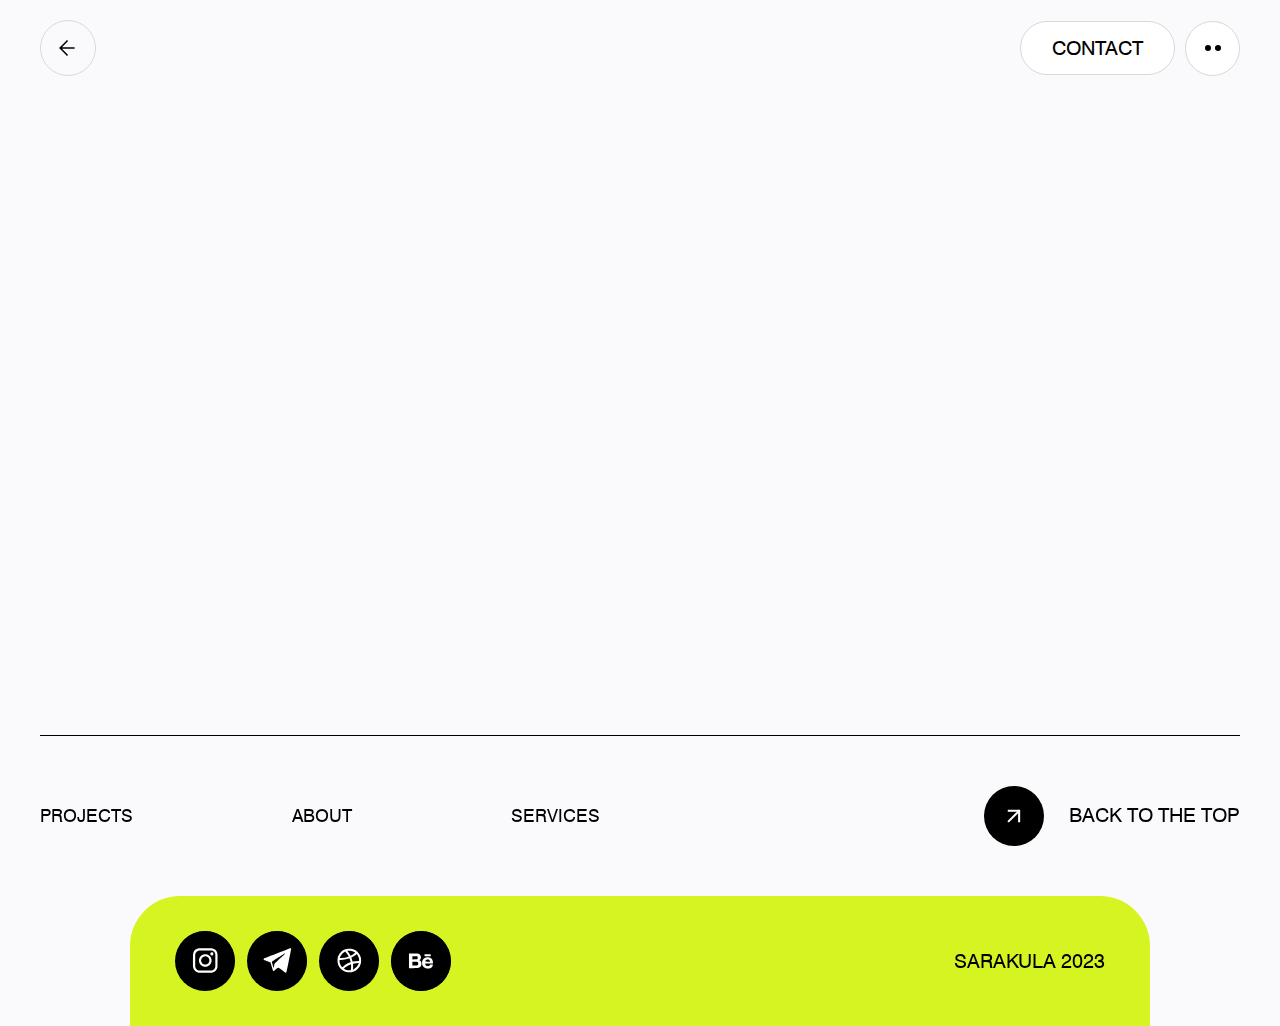
==== commit 4e33773f: "add" ====
--- a/about.html
+++ b/about.html
@@ -53,7 +53,7 @@
 					<nav class="menu">
 						<div class="menu--wrapper">
 							<ul class="list en">
-								<li class="current-menu-item"><a href="index.html">HOME</a></li>
+								<li class="current-menu-item"><a href="index.html">Home</a></li>
 								<li><a href="projects.html">projects</a></li>
 								<li><a href="about.html">About Us</a></li>
 								<li><a href="services.html">services</a></li>
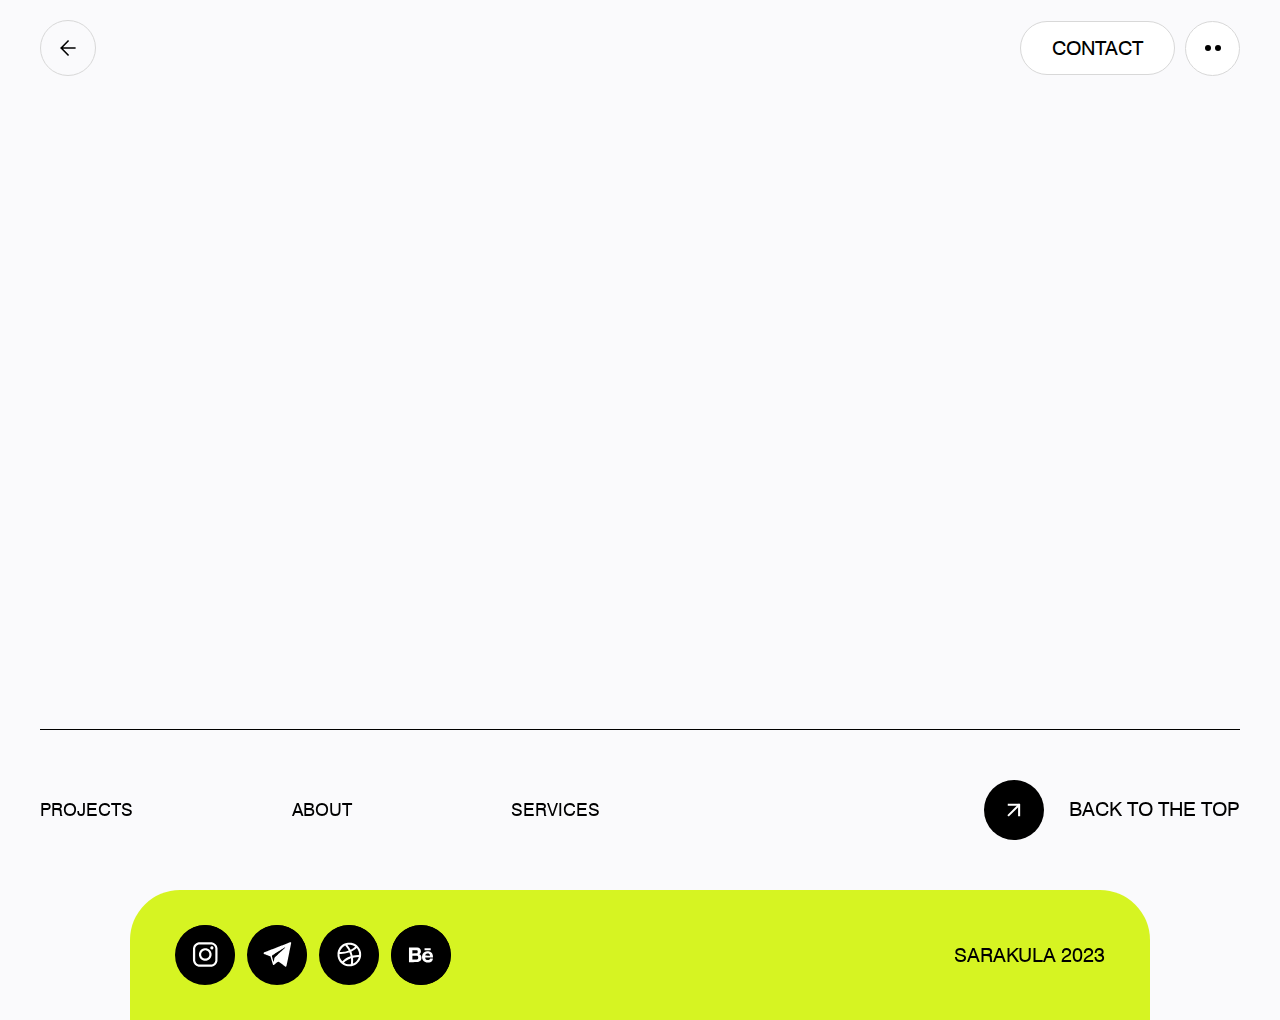
==== commit a4222d64: "add" ====
--- a/about.html
+++ b/about.html
@@ -5,7 +5,7 @@
 
 	<meta charset="utf-8">
 
-	<title class="en">SARAKULA INTERIORS STUDIO</title>
+	<title>SARAKULA INTERIORS STUDIO</title>
 	<meta name="description" content="#">
 
 	<meta http-equiv="X-UA-Compatible" content="IE=edge">
@@ -41,28 +41,20 @@
 						</svg>
 					</button>
 					<div class="header--wrapper__language hidden">
-						<span href="#" class="button switch en">En</span>
-						<span href="#" class="button switch ru">Ru</span>
+						<span href="#" class="button switch">En</span>
 					</div>
-					<a href="#" class="header--wrapper__contact button en">Contact</a>
-					<a href="#" class="header--wrapper__contact button ru">Связь</a>
+					<a href="#" class="header--wrapper__contact button">Contact</a>
 					<button class="header--wrapper__menu" id="menu">
 						<span></span>
 						<span></span>
 					</button>
 					<nav class="menu">
 						<div class="menu--wrapper">
-							<ul class="list en">
+							<ul class="list">
 								<li class="current-menu-item"><a href="index.html">Home</a></li>
 								<li><a href="projects.html">projects</a></li>
 								<li><a href="about.html">About Us</a></li>
 								<li><a href="services.html">services</a></li>
-							</ul>
-							<ul class="list ru">
-								<li class="current-menu-item"><a href="index.html">Главная</a></li>
-								<li><a href="projects.html">проекты</a></li>
-								<li><a href="about.html">О нас</a></li>
-								<li><a href="services.html">Услуги</a></li>
 							</ul>
 							<div class="menu--wrapper__contacts">
 								<div class="menu--wrapper__contacts--left">
@@ -91,9 +83,8 @@
 				<div class="row">
 					<div class="main--about__wrapper">
 						<div class="main--about__wrapper--left">
-							<h1 class="h1 en watch-animation">About Us</h1>
-							<h1 class="h1 ru watch-animation">О нас</h1>
-							<div class="main--about__wrapper--text en watch-animation">
+							<h1 class="h1 watch-animation">About Us</h1>
+							<div class="main--about__wrapper--text watch-animation">
 								<p>
 									We are young studio of ambitious guys who’s striving to make this world more beautiful, called Sarakula Interiors
 									Studio, currently based in Crimea.
@@ -104,18 +95,9 @@
 									choosing a design for your character
 								</p>
 							</div>
-							<div class="main--about__wrapper--text ru watch-animation">
-								<p>
-									Мы молодая студия амбициозных ребят, стремящихся сделать этот мир красивее, под названием Sarakula Interiors Studio, на данный момент базирующаяся в Крыму.
-								</p>
-								<p>
-									Екатерина Саракула, основатель Студии, человек с прекрасным вкусом и девятилетним опытом в дизайне интерьеров, готовый
-									как предложить совершенно необычные авторские решения, так и работать вместе, подбирая дизайн под свой характер.
-								</p>
-							</div>
 						</div>
 						<div class="main--about__wrapper--right watch-animation">
-							<img src="img/about/about.png" alt="#">
+							<img src="img/about/about.png" alt="#" oncontextmenu="return false;">
 						</div>
 					</div>
 				</div>
@@ -129,15 +111,10 @@
 				<div class="footer--wrapper">
 					<div class="footer--wrapper__top">
 						<nav class="menu--footer">
-							<ul class="list en">
+							<ul class="list">
 								<li><a href="projects.html">projects</a></li>
 								<li><a href="about.html">about</a></li>
 								<li><a href="services.html">services</a></li>
-							</ul>
-							<ul class="list ru">
-								<li><a href="projects.html">проекты</a></li>
-								<li><a href="about.html">о нас</a></li>
-								<li><a href="services.html">услуги</a></li>
 							</ul>
 						</nav>
 						<div class="footer--wrapper__scroll">
@@ -147,8 +124,7 @@
 									<path d="M1.80005 1.80005H12.1334V12.1334" stroke="white" stroke-width="2.06667" stroke-linecap="square" stroke-linejoin="round"/>
 								</svg>
 							</div>
-							<span class="en">back to the top</span>
-							<span class="ru">наверх</span>
+							<span>back to the top</span>
 						</div>
 					</div>
 					<div class="footer--wrapper__bottom">
@@ -172,12 +148,12 @@
 		</svg>
 	</div>
 
-	<div class="modal en">
+	<div class="modal">
 		<div class="modal--wrapper">
 			<div class="modal--wrapper__title">
 				<span class="h3">Leave a request</span>
 				<p>You will be contacted shortly</p>
-				<div class="close en">
+				<div class="close">
 					<span></span>
 					<span></span>
 				</div>
@@ -186,26 +162,11 @@
 				<input type="text" placeholder="Your Name">
 				<input type="email" placeholder="Your Email">
 				<textarea cols="30" rows="10" placeholder="Your wishes"></textarea>
+				<div class="form--check">
+					<input type="checkbox" name="agree" class="custom-checkbox" id="agree">
+					<label class="check" for="agree"><span>Согласен с <a href="/privacy-policy/">Политикой конфиденциальности</a></span></label>
+				</div>
 				<button class="button">send</button>
-			</form>
-		</div>
-	</div>
-
-	<div class="modal ru">
-		<div class="modal--wrapper">
-			<div class="modal--wrapper__title">
-				<span class="h3">Оставьте заявку</span>
-				<p>С вами свяжутся в ближайшее время</p>
-				<div class="close ru">
-					<span></span>
-					<span></span>
-				</div>
-			</div>
-			<form action="#">
-				<input type="text" placeholder="Ваше Имя">
-				<input type="email" placeholder="Ваша Почта">
-				<textarea cols="30" rows="10" placeholder="Ваши Пожелания"></textarea>
-				<button class="button">отправить</button>
 			</form>
 		</div>
 	</div>
--- a/css/main.min.css
+++ b/css/main.min.css
@@ -1 +1 @@
-@font-face{font-family:swis;font-style:normal;font-weight:400;src:url(../fonts/Swiss721_BT.eot);src:url(../fonts/Swiss721_BT.eot?#iefix) format("embedded-opentype"),url(../fonts/Swiss721_BT.woff) format("woff"),url(../fonts/Swiss721_BT.ttf) format("truetype")}*{-webkit-box-sizing:border-box;box-sizing:border-box;margin:0;padding:0}:after,:before{-webkit-box-sizing:border-box;box-sizing:border-box}::-webkit-input-placeholder{color:#666;opacity:1}:-moz-placeholder,::-moz-placeholder{color:#666;opacity:1}:-ms-input-placeholder{color:#666;opacity:1}body input:focus:required:invalid,body textarea:focus:required:invalid{color:#666}body input:required:valid,body textarea:required:valid{color:#666}body{-webkit-box-orient:vertical;-webkit-box-direction:normal;background-color:#fafafc;display:-webkit-box;display:-ms-flexbox;display:flex;-ms-flex-direction:column;flex-direction:column;font-family:swis,sans-serif;font-size:18px;height:100%;line-height:24px;min-width:320px;overflow-x:hidden;position:relative}body.overflow{overflow:hidden}.img-responsive{display:block;height:auto;max-width:100%}img{max-width:100%}a{color:#000;text-decoration:none}ul{list-style-type:none}section{position:relative}.h1,.h2,.h3,.h4,.h5,.h6,h1,h2,h3,h4,h5,h6{font-weight:400}.h1:first-letter,.h2:first-letter,.h3:first-letter,.h4:first-letter,.h5:first-letter,.h6:first-letter,h1:first-letter,h2:first-letter,h3:first-letter,h4:first-letter,h5:first-letter,h6:first-letter{text-transform:uppercase}.h1,h1{font-size:96px;letter-spacing:-.01em;line-height:115px}.h2,h2{font-size:72px;line-height:86px}.h3,h3{font-size:32px;line-height:38px}.accent{background-color:#d6f422;padding-left:3px;padding-right:3px}::-moz-selection{background-color:#d6f422;color:#fafafc}::selection{background-color:#d6f422;color:#fafafc}.container{margin:0 auto;max-width:1488px}.menu{background-color:#fafafc;border-left:1px solid #d8d8d8;height:100%;max-width:722px;min-height:100vh;opacity:0;position:fixed;right:-100%;top:0;-webkit-transition:opacity .5s ease;-o-transition:opacity .5s ease;transition:opacity .5s ease;width:100%;z-index:-2}.menu .list{counter-reset:li;margin-bottom:14%;max-width:420px}.menu .list li{-webkit-box-align:start;-ms-flex-align:start;align-items:flex-start;display:-webkit-box;display:-ms-flexbox;display:flex;font-size:88px;gap:17px;line-height:105px;margin-bottom:10px}.menu .list li:before{content:"0" counter(li);counter-increment:li;font-size:20px;line-height:24px}.menu .list li:last-child{margin-bottom:0}.menu .list li a{display:block;-webkit-transition:background-color .3s ease;-o-transition:background-color .3s ease;transition:background-color .3s ease;width:100%}.menu .list li a:first-letter{text-transform:uppercase}.menu .list li:focus a,.menu .list li:hover a{background-color:#d6f422}.menu .list li.current-menu-item a{background-color:#d6f422}.menu--wrapper{-webkit-box-orient:vertical;-webkit-box-direction:normal;-ms-flex-direction:column;flex-direction:column;height:100%;overflow-y:auto;padding:170px 35px 35px}.menu--wrapper,.menu--wrapper__contacts{-webkit-box-pack:justify;-ms-flex-pack:justify;display:-webkit-box;display:-ms-flexbox;display:flex;justify-content:space-between}.menu--wrapper__contacts{gap:20px}.menu--wrapper__contacts--left{-webkit-box-orient:vertical;-webkit-box-direction:normal;display:-webkit-box;display:-ms-flexbox;display:flex;-ms-flex-direction:column;flex-direction:column;gap:15px}.menu--wrapper__contacts--left a{display:inline-block;-webkit-transition:background-color .3s ease;-o-transition:background-color .3s ease;transition:background-color .3s ease;width:-webkit-fit-content;width:-moz-fit-content;width:fit-content}.menu--wrapper__contacts--left a:hover{background-color:#d6f422}.menu--wrapper__contacts--right .social{display:-webkit-box;display:-ms-flexbox;display:flex;-ms-flex-wrap:wrap;flex-wrap:wrap;gap:10px}.menu.active{opacity:1;right:0;z-index:2}.menu--footer .list{-webkit-box-pack:justify;-ms-flex-pack:justify;display:-webkit-box;display:-ms-flexbox;display:flex;justify-content:space-between;width:560px}.menu--footer .list li{text-transform:uppercase}.menu--footer .list li:hover a{text-decoration:underline}.button{background-color:#fff;border:1px solid #d8d8d8;border-radius:53px;font-size:20px;line-height:24px;line-height:1;padding:16px 31px;text-transform:uppercase;-webkit-transition:border .3s ease,background-color .3s ease,color .3s ease;-o-transition:border .3s ease,background-color .3s ease,color .3s ease;transition:border .3s ease,background-color .3s ease,color .3s ease}.button:focus,.button:hover{background-color:#000;border:1px solid #000;color:#fff}.social{display:-webkit-box;display:-ms-flexbox;display:flex;-ms-flex-wrap:wrap;flex-wrap:wrap;gap:12px}.social a{background-color:#000;border-radius:50%;display:block;height:60px;overflow:hidden;-webkit-transition:opacity .3s ease;-o-transition:opacity .3s ease;transition:opacity .3s ease;width:60px}.social a img{-webkit-transition:-webkit-transform .3s ease;transition:-webkit-transform .3s ease;-o-transition:transform .3s ease;transition:transform .3s ease;transition:transform .3s ease,-webkit-transform .3s ease}.social a:hover{opacity:.7}.social a:hover img{-webkit-transform:scale(1.1);-ms-transform:scale(1.1);transform:scale(1.1)}.top{-webkit-box-align:center;-ms-flex-align:center;-webkit-box-pack:center;-ms-flex-pack:center;align-items:center;background-color:#000;border-radius:50%;bottom:40px;color:#fff;cursor:pointer;display:-webkit-box;display:-ms-flexbox;display:flex;height:60px;justify-content:center;position:fixed;right:-100%;scroll-behavior:smooth;-webkit-transition:right 1s ease,background .3s ease;-o-transition:right 1s ease,background .3s ease;transition:right 1s ease,background .3s ease;width:60px;z-index:99}.top svg{-webkit-transition:-webkit-transform .3s ease;transition:-webkit-transform .3s ease;-o-transition:transform .3s ease;transition:transform .3s ease;transition:transform .3s ease,-webkit-transform .3s ease}.top:hover{background:#4a4a4a}.top:hover svg{-webkit-transform:scale(1.2);-ms-transform:scale(1.2);transform:scale(1.2)}form input,form textarea{border:1px solid #d8d8d8;border-radius:25px;font-family:swis,sans-serif;font-size:16px;outline:none;padding:16px 30px;text-transform:uppercase;width:100%}form textarea{resize:none}form button{cursor:pointer;margin-left:auto;max-width:200px;width:100%}.modal{-webkit-box-align:center;-ms-flex-align:center;-webkit-box-pack:center;-ms-flex-pack:center;align-items:center;-webkit-backdrop-filter:blur(10px);backdrop-filter:blur(10px);display:-webkit-box;display:-ms-flexbox;display:flex;height:100vh;justify-content:center;left:0;opacity:0;position:fixed!important;top:0;-webkit-transition:all .3s ease;-o-transition:all .3s ease;transition:all .3s ease;visibility:initial!important;width:100vw;z-index:-1}.modal:after{background-color:hsla(0,0%,50%,.569);content:"";display:block;height:100vh;left:0;position:absolute;top:0;width:100vw;z-index:0}.modal--wrapper{background-color:#fafafc;border-radius:25px;bottom:0;gap:30px;margin:auto;max-width:50%;padding:30px;position:relative;top:0;width:100%;z-index:1}.modal--wrapper,.modal--wrapper__title{-webkit-box-orient:vertical;-webkit-box-direction:normal;display:-webkit-box;display:-ms-flexbox;display:flex;-ms-flex-direction:column;flex-direction:column}.modal--wrapper__title{gap:10px}.modal--wrapper__title .close{right:30px;top:25px}.modal--wrapper form{-webkit-box-orient:vertical;-webkit-box-direction:normal;display:-webkit-box;display:-ms-flexbox;display:flex;-ms-flex-direction:column;flex-direction:column;gap:15px}.modal.active{opacity:1;z-index:99999}.close{-webkit-box-align:center;-ms-flex-align:center;-webkit-box-pack:center;-ms-flex-pack:center;align-items:center;background-color:#fff;border:1px solid #d8d8d8;border-radius:50%;cursor:pointer;display:-webkit-box;display:-ms-flexbox;display:flex;gap:5px;height:55px;justify-content:center;position:absolute;right:0;top:0;-webkit-transition:background-color .3s ease,border .3s ease;-o-transition:background-color .3s ease,border .3s ease;transition:background-color .3s ease,border .3s ease;width:55px;z-index:1}.close.en,.close.ru{position:absolute!important}.close span{background-color:#fff;background-color:#000;border-radius:8px;display:block;height:3px;position:absolute;-webkit-transition:all .3s ease;-o-transition:all .3s ease;transition:all .3s ease;width:24px}.close span:first-child{left:28%;-webkit-transform:rotate(45deg);-ms-transform:rotate(45deg);transform:rotate(45deg)}.close span:last-child{right:28%;-webkit-transform:rotate(-45deg);-ms-transform:rotate(-45deg);transform:rotate(-45deg)}.close:hover{background-color:#000;border:1px solid #000}.close:hover span{background-color:#fff}.hidden{display:none}.watch-animation{-webkit-animation-delay:.3s;animation-delay:.3s;-webkit-animation-duration:3s;animation-duration:3s;-webkit-animation-fill-mode:both;animation-fill-mode:both;-webkit-animation-timing-function:cubic-bezier(.19,1,.22,1);animation-timing-function:cubic-bezier(.19,1,.22,1);opacity:0}.fade-in-left{-webkit-animation-name:FadeInLeft2;animation-name:FadeInLeft2}.fade-in-right{-webkit-animation-name:FadeInRight;animation-name:FadeInRight}.fade-in-bottom{-webkit-animation-name:FadeInBottom;animation-name:FadeInBottom}.fade-in-scale{-webkit-animation-name:FadeInScale;animation-name:FadeInScale}@-webkit-keyframes FadeInLeft2{0%{opacity:0;-webkit-transform:translate3d(-375px,0,0);transform:translate3d(-375px,0,0)}to{opacity:1;-webkit-transform:none;transform:none}}@keyframes FadeInLeft2{0%{opacity:0;-webkit-transform:translate3d(-375px,0,0);transform:translate3d(-375px,0,0)}to{opacity:1;-webkit-transform:none;transform:none}}@-webkit-keyframes FadeInRight{0%{opacity:0;-webkit-transform:translate3d(375px,0,0);transform:translate3d(375px,0,0)}to{opacity:1;-webkit-transform:none;transform:none}}@keyframes FadeInRight{0%{opacity:0;-webkit-transform:translate3d(375px,0,0);transform:translate3d(375px,0,0)}to{opacity:1;-webkit-transform:none;transform:none}}@-webkit-keyframes FadeInBottom{0%{opacity:0;-webkit-transform:translateY(100px);transform:translateY(100px)}to{opacity:1;-webkit-transform:none;transform:none}}@keyframes FadeInBottom{0%{opacity:0;-webkit-transform:translateY(100px);transform:translateY(100px)}to{opacity:1;-webkit-transform:none;transform:none}}@-webkit-keyframes FadeInScale{0%{opacity:0;-webkit-transform:scale(0);transform:scale(0)}to{opacity:1;-webkit-transform:scale(1);transform:scale(1)}}@keyframes FadeInScale{0%{opacity:0;-webkit-transform:scale(0);transform:scale(0)}to{opacity:1;-webkit-transform:scale(1);transform:scale(1)}}@-webkit-keyframes fadeIn{0%{opacity:0}to{opacity:1}}@keyframes fadeIn{0%{opacity:0}to{opacity:1}}.header{background-color:#fafafc;margin-bottom:75px;min-height:94px}.header--wrapper{-webkit-box-align:center;-ms-flex-align:center;align-items:center;background-color:#fafafc;display:-webkit-box;display:-ms-flexbox;display:flex;gap:20px;margin:0 auto;max-width:1488px;min-height:54px;padding-bottom:20px;padding-top:20px;position:fixed;width:100%;z-index:999}.header--wrapper__language{cursor:pointer;position:relative;-webkit-user-select:none;-moz-user-select:none;-ms-user-select:none;user-select:none}.header--wrapper__language .button{-webkit-box-align:center;-ms-flex-align:center;align-items:center;background-color:#fff;border:1px solid #d8d8d8;border-radius:53px;color:grey;display:-webkit-box;display:-ms-flexbox;display:flex;font-size:20px;gap:12px;line-height:24px;line-height:1;padding:16px;text-transform:uppercase;-webkit-transition:background-color .3s ease,color .3s ease,border .3s ease;-o-transition:background-color .3s ease,color .3s ease,border .3s ease;transition:background-color .3s ease,color .3s ease,border .3s ease}.header--wrapper__language .button:after{background-color:grey;border-radius:50%;content:"";display:block;height:6px;-webkit-transition:background-color .3s ease;-o-transition:background-color .3s ease;transition:background-color .3s ease;width:6px}.header--wrapper__language:focus .button,.header--wrapper__language:hover .button{background-color:#000;border:1px solid #000;color:#fff}.header--wrapper__language:focus .button:after,.header--wrapper__language:hover .button:after{background-color:#fff}.header--wrapper__contact{cursor:pointer;margin-left:auto;margin-right:65px;-webkit-user-select:none;-moz-user-select:none;-ms-user-select:none;user-select:none}.header--wrapper__menu{-webkit-box-align:center;-ms-flex-align:center;-webkit-box-pack:center;-ms-flex-pack:center;align-items:center;background-color:#fff;border:1px solid #d8d8d8;border-radius:50%;cursor:pointer;display:-webkit-box;display:-ms-flexbox;display:flex;gap:5px;height:55px;justify-content:center;position:absolute;right:0;-webkit-transition:background-color .3s ease,border .3s ease;-o-transition:background-color .3s ease,border .3s ease;transition:background-color .3s ease,border .3s ease;width:55px;z-index:1}.header--wrapper__menu span{background-color:#000;border-radius:50%;display:block;height:6px;position:absolute;-webkit-transition:all .3s ease;-o-transition:all .3s ease;transition:all .3s ease;width:6px}.header--wrapper__menu span:first-child{left:calc(50% - 8px)}.header--wrapper__menu span:last-child{right:calc(50% - 8px)}.header--wrapper__menu:hover{background-color:#000;border:1px solid #000}.header--wrapper__menu:hover span{background-color:#fff}.header--wrapper__menu.active{-webkit-animation-duration:1s;animation-duration:1s;-webkit-animation-name:fadeIn;animation-name:fadeIn;background-color:#000;border:1px solid #000;position:fixed;right:35px;-webkit-transition:right .5s ease;-o-transition:right .5s ease;transition:right .5s ease;z-index:3}.header--wrapper__menu.active span{background-color:#fff;border-radius:8px;height:3px;width:24px}.header--wrapper__menu.active span:first-child{left:28%;-webkit-transform:rotate(45deg);-ms-transform:rotate(45deg);transform:rotate(45deg)}.header--wrapper__menu.active span:last-child{right:28%;-webkit-transform:rotate(-45deg);-ms-transform:rotate(-45deg);transform:rotate(-45deg)}.header--wrapper__back{background-color:#fafafc;border:1px solid #d8d8d8;border-radius:50%;cursor:pointer;height:56px;outline:none;-webkit-transform:rotate(-90deg);-ms-transform:rotate(-90deg);transform:rotate(-90deg);-webkit-transition:border .3s ease,background-color .3s ease;-o-transition:border .3s ease,background-color .3s ease;transition:border .3s ease,background-color .3s ease;width:56px}.header--wrapper__back path{-webkit-transition:fill .3s ease;-o-transition:fill .3s ease;transition:fill .3s ease}.header--wrapper__back:hover{background-color:#000;border:1px solid #000}.header--wrapper__back:hover path{fill:#fff}.main{-webkit-box-flex:1;-ms-flex:1 1 auto;flex:1 1 auto;margin-bottom:120px}.main--title{margin-bottom:200px}.main--title .h1{margin:0 auto;max-width:900px;text-transform:uppercase}.main--projects{margin-bottom:120px}.main--projects__title{-webkit-box-align:center;-ms-flex-align:center;align-items:center;display:-webkit-box;display:-ms-flexbox;display:flex;gap:24px;margin-bottom:48px}.main--projects__grid{-ms-grid-columns:1fr 24px 1fr 24px 1fr;-ms-grid-rows:auto;display:-ms-grid;display:grid;gap:24px;grid-template-columns:repeat(3,1fr);grid-template-rows:auto}.main--projects__grid>:first-child{-ms-grid-column:1;-ms-grid-row:1}.main--projects__grid>:nth-child(2){-ms-grid-column:3;-ms-grid-row:1}.main--projects__grid>:nth-child(3){-ms-grid-column:5;-ms-grid-row:1}.main--projects__item{border-radius:16px;display:-webkit-box;display:-ms-flexbox;display:flex;max-height:740px;overflow:hidden;position:relative;-webkit-transition:background .3s ease;-o-transition:background .3s ease;transition:background .3s ease}.main--projects__item img,.main--projects__item video{height:100%;-o-object-fit:cover;object-fit:cover;-o-object-position:center;object-position:center;width:100%}.main--projects__item--info{-webkit-box-orient:vertical;-webkit-box-direction:normal;bottom:16px!important;color:#fff;display:-webkit-box;display:-ms-flexbox;display:flex;-ms-flex-direction:column;flex-direction:column;left:0;opacity:0;padding-left:16px;padding-right:16px;position:absolute;top:auto;-webkit-transition:opacity .3s ease;-o-transition:opacity .3s ease;transition:opacity .3s ease;width:100%}.main--projects__item--info.en,.main--projects__item--info.ru{position:absolute!important}.main--projects__item--info .h3{color:#000;margin-bottom:16px;text-transform:uppercase;width:-webkit-fit-content;width:-moz-fit-content;width:fit-content}.main--projects__item--info span{display:inline-block;font-size:20px;line-height:24px;margin-bottom:16px;max-width:240px;text-transform:uppercase}.main--projects__item--info ul{display:-webkit-box;display:-ms-flexbox;display:flex;-ms-flex-wrap:wrap;flex-wrap:wrap;gap:5px}.main--projects__item--info ul li{-webkit-box-align:center;-ms-flex-align:center;align-items:center;display:-webkit-box;display:-ms-flexbox;display:flex;font-size:14px;gap:10px;text-transform:uppercase}.main--projects__item--info ul li span{-webkit-box-orient:vertical;-webkit-box-direction:normal;display:-webkit-box;display:-ms-flexbox;display:flex;-ms-flex-direction:column;flex-direction:column;gap:2px;margin:0}.main--projects__item--info ul li span:after,.main--projects__item--info ul li span:before{background-color:#fff;border-radius:50%;content:"";display:block;height:4px;min-width:4px}.main--projects__item.column--1{-ms-grid-row-span:1;-ms-grid-column-span:1;grid-area:1/1/2/2;-ms-grid-column:1;-ms-grid-row:1}.main--projects__item.column--2{-ms-grid-row-span:1;-ms-grid-column-span:1;grid-area:1/2/2/3;-ms-grid-column:2;-ms-grid-row:1}.main--projects__item.column--3{-ms-grid-row-span:1;-ms-grid-column-span:1;grid-area:1/3/2/4;-ms-grid-column:3;-ms-grid-row:1}.main--projects__item.column--4{-ms-grid-row-span:1;-ms-grid-column-span:3;grid-area:2/1/3/4;-ms-grid-column:1;-ms-grid-row:2}.main--projects__item.column--5{-ms-grid-row-span:1;-ms-grid-column-span:1;grid-area:3/1/4/2;-ms-grid-column:1;-ms-grid-row:3}.main--projects__item.column--6{-ms-grid-row-span:1;-ms-grid-column-span:1;grid-area:3/2/4/3;-ms-grid-column:2;-ms-grid-row:3}.main--projects__item.column--7{-ms-grid-row-span:1;-ms-grid-column-span:1;grid-area:3/3/4/4;-ms-grid-column:3;-ms-grid-row:3}.main--projects__item.column--8{-ms-grid-row-span:1;-ms-grid-column-span:2;grid-area:4/1/5/3;-ms-grid-column:1;-ms-grid-row:4}.main--projects__item.column--9{-ms-grid-row-span:1;-ms-grid-column-span:1;grid-area:4/3/5/4;-ms-grid-column:3;-ms-grid-row:4}.main--projects__item:after{background:-webkit-gradient(linear,left bottom,left top,from(rgba(0,0,0,.5)),to(rgba(0,0,0,0)));background:-o-linear-gradient(bottom,rgba(0,0,0,.5) 0,rgba(0,0,0,0) 100%);background:linear-gradient(0deg,rgba(0,0,0,.5),rgba(0,0,0,0));bottom:-100%;content:"";height:100%;left:0;position:absolute;width:100%}.main--projects__item:focus:not(.main--projects__text) img,.main--projects__item:focus:not(.main--projects__text) video,.main--projects__item:hover:not(.main--projects__text) img,.main--projects__item:hover:not(.main--projects__text) video{-webkit-transform:scale(1.08);-ms-transform:scale(1.08);transform:scale(1.08)}.main--projects__item:focus:not(.main--projects__text):after,.main--projects__item:hover:not(.main--projects__text):after{bottom:0}.main--projects__item:focus:not(.main--projects__text) .main--projects__item--info,.main--projects__item:hover:not(.main--projects__text) .main--projects__item--info{opacity:1;z-index:1}.main--projects__text--wrapper{-webkit-box-orient:vertical;-webkit-box-direction:normal;display:-webkit-box;display:-ms-flexbox;display:flex;-ms-flex-direction:column;flex-direction:column;gap:25px}.main--services{margin-bottom:120px}.main--services__title{-webkit-box-align:center;-ms-flex-align:center;align-items:center;display:-webkit-box;display:-ms-flexbox;display:flex;gap:24px;margin-bottom:120px}.main--services__wrapper{margin-left:auto;max-width:860px}.main--services__item{margin-bottom:25px}.main--services__item .h3{-webkit-box-align:center;-ms-flex-align:center;-webkit-box-pack:justify;-ms-flex-pack:justify;align-items:center;border-bottom:1px solid #000;cursor:pointer;display:-webkit-box;display:-ms-flexbox;display:flex;justify-content:space-between;padding:0 0 30px;-webkit-transition:padding-left .3s ease;-o-transition:padding-left .3s ease;transition:padding-left .3s ease;-webkit-user-select:none;-moz-user-select:none;-ms-user-select:none;user-select:none}.main--services__item .h3 span{padding-left:3px;padding-right:3px;-webkit-transition:background-color .3s ease;-o-transition:background-color .3s ease;transition:background-color .3s ease}.main--services__item--wrapper{max-height:0;overflow:hidden;padding-left:30px}.main--services__item--text{-webkit-box-orient:vertical;-webkit-box-direction:normal;display:-webkit-box;display:-ms-flexbox;display:flex;-ms-flex-direction:column;flex-direction:column;gap:30px}.main--services__item:hover .h3{padding-left:30px}.main--services__item.active .h3{padding-left:30px}.main--services__item.active .h3 span:first-child{background-color:#d6f422}.main--services__item.active .main--services__item--wrapper{max-height:900px;padding-top:20px}.main--services__button{background-color:#fafafc;display:block;margin-left:auto;margin-top:28px;max-width:-webkit-fit-content;max-width:-moz-fit-content;max-width:fit-content}.main--connect{-webkit-box-align:center;-ms-flex-align:center;-webkit-box-pack:center;-ms-flex-pack:center;align-items:center;justify-content:center}.main--connect,.main--connect .h1{display:-webkit-box;display:-ms-flexbox;display:flex}.main--connect .h1{-webkit-box-orient:vertical;-webkit-box-direction:normal;-ms-flex-direction:column;flex-direction:column;margin:0 auto;max-width:922px;text-transform:uppercase;width:922px}.main--connect .h1 span:last-child{margin-left:auto}.main--connect .h1 h2{font-size:96px;letter-spacing:-.01em;line-height:115px}.main--connect .h1 h2:last-child{margin-left:auto}.main--connect__mail{display:block;font-size:20px;line-height:24px;margin-top:150px;text-align:center;text-decoration:underline;text-transform:uppercase;-webkit-transition:opacity .3s ease;-o-transition:opacity .3s ease;transition:opacity .3s ease}.main--connect__mail:hover{opacity:.7}.main--about__wrapper{-webkit-box-pack:center;-ms-flex-pack:center;-webkit-box-align:start;-ms-flex-align:start;align-items:flex-start;display:-webkit-box;display:-ms-flexbox;display:flex;-ms-flex-wrap:wrap;flex-wrap:wrap;gap:150px;justify-content:center}.main--about__wrapper--left{-webkit-box-flex:1;-ms-flex:1 1 480px;flex:1 1 480px;max-width:480px}.main--about__wrapper--left .h1{line-height:.9;margin-bottom:60px}.main--about__wrapper--text{-webkit-box-orient:vertical;-webkit-box-direction:normal;display:-webkit-box;display:-ms-flexbox;display:flex;-ms-flex-direction:column;flex-direction:column;gap:30px}.main--about__wrapper--right{-webkit-box-flex:1;border-radius:16px;-ms-flex:1 1 370px;flex:1 1 370px;max-width:370px;overflow:hidden}.main--about__wrapper--right img{-o-object-fit:cover;object-fit:cover;width:100%}.services .main--services{margin-bottom:0;min-height:-webkit-fit-content;min-height:-moz-fit-content;min-height:fit-content}.services .main--services__wrapper{max-width:100%;width:100%}.services .main--services__item .h3{-webkit-box-pack:start;-ms-flex-pack:start;-webkit-box-align:start;-ms-flex-align:start;align-items:flex-start;border-bottom:none;font-size:88px;gap:17px;justify-content:flex-start;line-height:105px;padding-bottom:0}.services .main--services__item .h3 span{display:inline-block;text-transform:lowercase}.services .main--services__item .h3 span:first-letter{text-transform:uppercase}.services .main--services__item .h3 span:first-child{font-size:20px;line-height:1;padding-top:10px}.services .main--services__item--wrapper{display:-webkit-box;display:-ms-flexbox;display:flex;gap:90px;padding-left:44px}.services .main--services__item--text{-webkit-box-flex:1;-ms-flex:1 1 calc(55% - 90px);flex:1 1 calc(55% - 90px);max-width:58%;padding-left:0;padding-top:0}.services .main--services__item--image{-webkit-box-flex:1;-ms-flex:1 1 calc(25% - 90px);flex:1 1 calc(25% - 90px);max-width:-webkit-fit-content;max-width:-moz-fit-content;max-width:fit-content}.services .main--services__item:hover .h3{padding-left:0}.services .main--services__item:hover .h3 span:last-child{background-color:#d6f422}.services .main--services__item.active .h3{padding-left:0}.services .main--services__item.active .h3 span{background-color:transparent}.services .main--services__item.active .h3 span:last-child{background-color:#d6f422}.services .main--services__item.active .main--services__item--text{padding-left:0;padding-top:0}.services .main--services__item.active .main--services__item--wrapper{padding-bottom:119px;padding-left:44px;padding-top:100px}.projects .main--projects{margin-bottom:0}.case--repair .row{-webkit-box-orient:vertical;-webkit-box-direction:normal;display:-webkit-box;display:-ms-flexbox;display:flex;-ms-flex-direction:column;flex-direction:column;gap:50px}.case--repair .subtitle{display:inline-block;max-width:720px}.case--repair .subtitle.left{margin-left:auto}.case--repair .subtitle.right{margin-right:auto}.case--repair__title{margin-bottom:75px}.case--repair__title--wrapper{-webkit-box-pack:justify;-ms-flex-pack:justify;display:-webkit-box;display:-ms-flexbox;display:flex;gap:50px;justify-content:space-between}.case--repair__title--left{-webkit-box-orient:vertical;-webkit-box-direction:normal;display:-webkit-box;display:-ms-flexbox;display:flex;-ms-flex-direction:column;flex-direction:column;gap:10px}.case--repair__title--right{-webkit-box-align:end;-ms-flex-align:end;-webkit-box-pack:justify;-ms-flex-pack:justify;align-items:flex-end;display:-webkit-box;display:-ms-flexbox;display:flex;-ms-flex-wrap:wrap;flex-wrap:wrap;gap:20px;justify-content:space-between;max-width:719px}.case--repair__title--block{-webkit-box-orient:vertical;-webkit-box-direction:normal;-webkit-box-flex:1;display:-webkit-box;display:-ms-flexbox;display:flex;-ms-flex:1 1 calc(33% - 20px);flex:1 1 calc(33% - 20px);-ms-flex-direction:column;flex-direction:column;max-width:219px}.case--repair__title--block span{text-transform:uppercase}.case--repair__title--block .overhead{color:grey;font-size:14px}.case--repair__title--block .name{-webkit-box-orient:vertical;-webkit-box-direction:normal;display:-webkit-box;display:-ms-flexbox;display:flex;-ms-flex-direction:column;flex-direction:column;font-size:20px}.case--repair__mainImage img{-o-object-fit:cover;object-fit:cover;width:100%}.case--repair__about--images{display:-webkit-box;display:-ms-flexbox;display:flex;-ms-flex-wrap:wrap;flex-wrap:wrap;gap:10px}.case--repair__about--images img{-webkit-box-flex:1;display:inline-block;-ms-flex:1 1 calc(33% - 10px);flex:1 1 calc(33% - 10px);max-width:33%}.case--repair__concept--images{display:-webkit-box;display:-ms-flexbox;display:flex;-ms-flex-wrap:wrap;flex-wrap:wrap;gap:5px}.case--repair__concept--images img{-webkit-box-flex:1;display:inline-block;-ms-flex:1 1 calc(50% - 5px);flex:1 1 calc(50% - 5px);max-width:50%}.case--repair__process--images{display:-webkit-box;display:-ms-flexbox;display:flex;-ms-flex-wrap:wrap;flex-wrap:wrap;gap:24px}.case--repair__process--images img{-webkit-box-flex:1;display:inline-block;-ms-flex:1 1 calc(33% - 24px);flex:1 1 calc(33% - 24px);max-width:33%}.case--repair__about,.case--repair__concept,.case--repair__mainImage{margin-bottom:100px}.footer{-webkit-box-flex:0;-ms-flex:0 1 auto;flex:0 1 auto}.footer--wrapper{-webkit-box-orient:vertical;-webkit-box-direction:normal;border-top:1px solid #000;display:-webkit-box;display:-ms-flexbox;display:flex;-ms-flex-direction:column;flex-direction:column;gap:50px}.footer--wrapper__top{-webkit-box-pack:justify;-ms-flex-pack:justify;justify-content:space-between;padding-top:50px}.footer--wrapper__scroll,.footer--wrapper__top{-webkit-box-align:center;-ms-flex-align:center;align-items:center;display:-webkit-box;display:-ms-flexbox;display:flex}.footer--wrapper__scroll{cursor:pointer;gap:25px}.footer--wrapper__scroll--svg{-webkit-box-align:center;-ms-flex-align:center;-webkit-box-pack:center;-ms-flex-pack:center;align-items:center;background-color:#000;border-radius:50%;display:-webkit-box;display:-ms-flexbox;display:flex;height:60px;justify-content:center;width:60px}.footer--wrapper__scroll--svg svg{-webkit-transition:-webkit-transform .3s ease;transition:-webkit-transform .3s ease;-o-transition:transform .3s ease;transition:transform .3s ease;transition:transform .3s ease,-webkit-transform .3s ease}.footer--wrapper__scroll span{font-size:20px;line-height:24px;overflow:hidden;text-transform:uppercase}.footer--wrapper__scroll span:after{background-color:#000;content:"";display:block;height:1px;left:-100%;position:relative;-webkit-transition:left .3s ease;-o-transition:left .3s ease;transition:left .3s ease;width:100%}.footer--wrapper__scroll:hover .footer--wrapper__scroll--svg{background-color:#4a4a4a}.footer--wrapper__scroll:hover svg{-webkit-transform:scale(1.2);-ms-transform:scale(1.2);transform:scale(1.2)}.footer--wrapper__scroll:hover span:after{left:0}.footer--wrapper__bottom{-webkit-box-align:center;-ms-flex-align:center;-webkit-box-pack:start;-ms-flex-pack:start;align-items:center;background-color:#d6f422;border-radius:50px 50px 0 0;display:-webkit-box;display:-ms-flexbox;display:flex;gap:30px;justify-content:flex-start;margin:0 auto;max-width:85%;padding:35px 45px;width:100%}.footer--wrapper__copyright{display:inline-block;font-size:20px;line-height:24px;margin-left:auto;text-transform:uppercase;white-space:nowrap}@media only screen and (max-width:1490px){.container,.header--wrapper{max-width:1200px}.case--repair__about--images{-webkit-box-pack:justify;-ms-flex-pack:justify;justify-content:space-between}.case--repair__about--images img{max-width:32%}.case--repair__concept--images{-webkit-box-pack:justify;-ms-flex-pack:justify;justify-content:space-between}.case--repair__concept--images img{max-width:49%}.case--repair__process--images{-webkit-box-pack:justify;-ms-flex-pack:justify;gap:10px;justify-content:space-between}.case--repair__process--images img{max-width:32%}}@media only screen and (max-width:1366px){.menu .list{margin-bottom:8%}.menu .list li{font-size:50px;line-height:77px}.menu--wrapper{padding-top:100px}.main,.main--projects,.main--services{margin-bottom:100px}.main--services__title{margin-bottom:50px}.services .main--services__item .h3{font-size:60px;line-height:80px}.services .main--services__item.active .main--services__item--wrapper{padding-bottom:50px;padding-top:50px}}@media only screen and (max-width:1200px){.h1,.main--connect .h1 h2,h1{font-size:88px;line-height:105px}.h3{font-size:24px;line-height:30px}.container .row{padding-left:15px;padding-right:15px}.header .row{padding-left:0;padding-right:0}.header--wrapper{padding-left:15px;padding-right:15px}.header--wrapper__contact{margin-right:70px}.header--wrapper__menu{right:15px}.main--title .h1,.main--title h1{max-width:840px}.main--projects__item--info span{font-size:16px;line-height:20px}.main--projects__item--info ul{gap:10px}.main--projects__item--info ul li{font-size:12px;gap:5px;line-height:1}.main--connect,.main--services{min-height:-webkit-fit-content;min-height:-moz-fit-content;min-height:fit-content}.main--about__wrapper{gap:100px}}@media only screen and (max-width:992px){body{font-size:16px;line-height:20px}.container{max-width:100%}.h1,.main--connect .h1 h2,h1{font-size:60px;line-height:80px}.h2,.services .main--services__item .h3{font-size:40px;line-height:50px}.button{font-size:16px}.menu--footer .list{width:400px}.main--projects__title{margin-bottom:20px}.main--projects__title .h2.en{max-width:145px}.main--projects__title .h2.ru{max-width:160px}.main--projects__grid{-ms-grid-columns:1fr 15px 1fr;gap:15px;grid-template-columns:repeat(2,1fr)}.main--projects__grid .column--1,.main--projects__grid .column--10,.main--projects__grid .column--11,.main--projects__grid .column--12,.main--projects__grid .column--2,.main--projects__grid .column--3,.main--projects__grid .column--4,.main--projects__grid .column--5,.main--projects__grid .column--6,.main--projects__grid .column--7,.main--projects__grid .column--8,.main--projects__grid .column--9{grid-area:initial}.main--projects__item{max-height:600px}.main--services__title .h2.en{max-width:152px}.main--services__title .h2.ru{max-width:125px}.main--services__title span{max-width:105px}.main--connect .h1{width:600px}.main--title .h1,.main--title h1{max-width:570px}.main--about__wrapper{gap:50px}.main--about__wrapper--left,.main--about__wrapper--right{max-width:40%}.services .main--services__item--wrapper{gap:20px}.modal--wrapper{max-width:80%}}@media only screen and (max-width:768px){.menu--wrapper__contacts--left{gap:10px}.menu--footer .list{gap:30px;width:-webkit-fit-content;width:-moz-fit-content;width:fit-content}.social a{height:40px;width:40px}.main--connect .h1{width:-webkit-fit-content;width:-moz-fit-content;width:fit-content}.main--about__wrapper{gap:30px}.main--about__wrapper--left,.main--about__wrapper--right{-webkit-box-flex:1;-ms-flex:1 1 calc(50% - 30px);flex:1 1 calc(50% - 30px);max-width:50%}.services .main--services__item--wrapper{-webkit-box-orient:vertical;-webkit-box-direction:normal;-ms-flex-direction:column;flex-direction:column}.services .main--services__item--text{-webkit-box-flex:100%;-ms-flex:100%;flex:100%;max-width:100%}.services .main--services__item--image{max-width:100%}.case--repair__title--wrapper{-ms-flex-wrap:wrap;flex-wrap:wrap}.footer--wrapper{gap:25px}.footer--wrapper__top{padding-top:25px}.footer--wrapper__scroll{gap:10px}.footer--wrapper__scroll--svg{height:40px;width:40px}.footer--wrapper__scroll span{font-size:16px;line-height:20px}.footer--wrapper__bottom{border-radius:25px 25px 0 0;gap:15px;max-width:100%;padding:15px 25px}.top{bottom:20px}.close,.top{height:40px;width:40px}.close span{height:2px;width:16px}.modal--wrapper{border-radius:10px;padding:20px 15px}.modal--wrapper__title .close{right:15px;top:15px}}@media only screen and (max-width:550px){.h1,h1{font-size:32px;line-height:42px}form input,form textarea{border-radius:10px;font-size:14px;padding:12px 18px}.h2,.main--connect .h1 h2,.services .main--services__item h3{font-size:28px;line-height:1.1}.h3{font-size:20px;line-height:1.1}.button{border-radius:25px;padding:10px 15px}.menu--wrapper{padding:80px 15px 15px}.menu--wrapper,.menu--wrapper__contacts{-webkit-box-pack:start;-ms-flex-pack:start;justify-content:flex-start}.header{margin-bottom:30px;min-height:82px}.header--wrapper__language .button{border-radius:25px;padding:10px}.header--wrapper__contact{margin-right:55px}.header--wrapper__menu{height:40px;width:40px}.header--wrapper__menu.active{right:15px}.header--wrapper__menu.active span{height:2px;width:16px}.header--wrapper__back{height:40px;width:40px}.header--wrapper__back svg{height:12px;width:12px}.main--title .h1,.main--title h1{font-size:32px;line-height:42px;max-width:320px}.main--projects__title span{margin-top:0;max-width:100%}.main--projects__title span.ru{max-width:100%}.main--projects__title .h2.en{max-width:102px}.main--projects__title .h2.ru{max-width:113px}.main--projects__grid{-ms-grid-columns:1fr;grid-template-columns:1fr}.main--services__title .h2.en{max-width:107px}.main--services__title .h2.ru{max-width:90px}.main--services__item--wrapper{padding-left:15px}.main--connect__mail{margin-top:50px}.main--about__wrapper--left{-webkit-box-flex:100%;-ms-flex:100%;flex:100%;max-width:100%}.main--about__wrapper--left .h1,.main--about__wrapper--left h1{margin-bottom:20px}.main--about__wrapper--right{-webkit-box-flex:100%;-ms-flex:100%;flex:100%;max-width:100%}.services .main--services__item .h3{-webkit-box-align:start;-ms-flex-align:start;align-items:flex-start;gap:5px}.services .main--services__item .h3 span:first-child{font-size:16px;padding-top:0}.services .main--services__item--wrapper{padding-left:0}.services .main--services__item.active .main--services__item--wrapper{max-height:900px;padding-bottom:30px;padding-left:0;padding-top:30px}.case--repair .row,.case--repair__title--wrapper{gap:30px}.case--repair__title--block{-webkit-box-flex:1;-ms-flex:1 1 calc(50% - 20px);flex:1 1 calc(50% - 20px);max-width:160px}.case--repair__title--block .name{font-size:16px}.case--repair__about--images,.case--repair__concept--images,.case--repair__process--images{gap:10px}.case--repair__about--images img,.case--repair__concept--images img,.case--repair__process--images img{max-width:100%}.footer--wrapper__scroll{display:none}}@media only screen and (max-width:480px){.menu--wrapper__contacts{-ms-flex-wrap:wrap;flex-wrap:wrap}.main--services__item.active .h3,.main--services__item:hover .h3{padding-left:15px}.main--services__item.active .main--services__item--wrapper,.main--services__item:hover .main--services__item--wrapper{padding-left:15px}.main--services__item--text{gap:15px}.services .main--services__item--wrapper{padding-left:0}.services .main--services__item:hover .h3 span:last-child{background-color:none}.services .main--services__item:hover .main--services__item--wrapper{padding-left:0}.services .main--services__item.active .main--services__item--wrapper{padding-left:0}.footer--wrapper__bottom{-webkit-box-orient:vertical;-webkit-box-direction:normal;-webkit-box-pack:center;-ms-flex-pack:center;-ms-flex-direction:column;flex-direction:column;justify-content:center}.footer--wrapper__copyright{margin-left:0}}@media only screen and (max-width:360px){.modal--wrapper__title{max-width:80%}}+@font-face{font-family:swis;font-style:normal;font-weight:400;src:url(../fonts/Swiss721_BT.eot);src:url(../fonts/Swiss721_BT.eot?#iefix) format("embedded-opentype"),url(../fonts/Swiss721_BT.woff) format("woff"),url(../fonts/Swiss721_BT.ttf) format("truetype")}@font-face{font-family:swiper-icons;font-style:normal;font-weight:400;src:url("data:application/font-woff;charset=utf-8;base64, [base64]//wADZ2x5ZgAAAywAAADMAAAD2MHtryVoZWFkAAABbAAAADAAAAA2E2+eoWhoZWEAAAGcAAAAHwAAACQC9gDzaG10eAAAAigAAAAZAAAArgJkABFsb2NhAAAC0AAAAFoAAABaFQAUGG1heHAAAAG8AAAAHwAAACAAcABAbmFtZQAAA/gAAAE5AAACXvFdBwlwb3N0AAAFNAAAAGIAAACE5s74hXjaY2BkYGAAYpf5Hu/j+W2+MnAzMYDAzaX6QjD6/4//Bxj5GA8AuRwMYGkAPywL13jaY2BkYGA88P8Agx4j+/8fQDYfA1AEBWgDAIB2BOoAeNpjYGRgYNBh4GdgYgABEMnIABJzYNADCQAACWgAsQB42mNgYfzCOIGBlYGB0YcxjYGBwR1Kf2WQZGhhYGBiYGVmgAFGBiQQkOaawtDAoMBQxXjg/wEGPcYDDA4wNUA2CCgwsAAAO4EL6gAAeNpj2M0gyAACqxgGNWBkZ2D4/wMA+xkDdgAAAHjaY2BgYGaAYBkGRgYQiAHyGMF8FgYHIM3DwMHABGQrMOgyWDLEM1T9/w8UBfEMgLzE////P/5//f/V/xv+r4eaAAeMbAxwIUYmIMHEgKYAYjUcsDAwsLKxc3BycfPw8jEQA/[base64]/uznmfPFBNODM2K7MTQ45YEAZqGP81AmGGcF3iPqOop0r1SPTaTbVkfUe4HXj97wYE+yNwWYxwWu4v1ugWHgo3S1XdZEVqWM7ET0cfnLGxWfkgR42o2PvWrDMBSFj/IHLaF0zKjRgdiVMwScNRAoWUoH78Y2icB/yIY09An6AH2Bdu/UB+yxopYshQiEvnvu0dURgDt8QeC8PDw7Fpji3fEA4z/PEJ6YOB5hKh4dj3EvXhxPqH/SKUY3rJ7srZ4FZnh1PMAtPhwP6fl2PMJMPDgeQ4rY8YT6Gzao0eAEA409DuggmTnFnOcSCiEiLMgxCiTI6Cq5DZUd3Qmp10vO0LaLTd2cjN4fOumlc7lUYbSQcZFkutRG7g6JKZKy0RmdLY680CDnEJ+UMkpFFe1RN7nxdVpXrC4aTtnaurOnYercZg2YVmLN/d/gczfEimrE/fs/bOuq29Zmn8tloORaXgZgGa78yO9/cnXm2BpaGvq25Dv9S4E9+5SIc9PqupJKhYFSSl47+Qcr1mYNAAAAeNptw0cKwkAAAMDZJA8Q7OUJvkLsPfZ6zFVERPy8qHh2YER+3i/BP83vIBLLySsoKimrqKqpa2hp6+jq6RsYGhmbmJqZSy0sraxtbO3sHRydnEMU4uR6yx7JJXveP7WrDycAAAAAAAH//wACeNpjYGRgYOABYhkgZgJCZgZNBkYGLQZtIJsFLMYAAAw3ALgAeNolizEKgDAQBCchRbC2sFER0YD6qVQiBCv/H9ezGI6Z5XBAw8CBK/m5iQQVauVbXLnOrMZv2oLdKFa8Pjuru2hJzGabmOSLzNMzvutpB3N42mNgZGBg4GKQYzBhYMxJLMlj4GBgAYow/P/PAJJhLM6sSoWKfWCAAwDAjgbRAAB42mNgYGBkAIIbCZo5IPrmUn0hGA0AO8EFTQAA")}:root{--swiper-theme-color:#007aff}:host{display:block;margin-left:auto;margin-right:auto;position:relative;z-index:1}.swiper{display:block;list-style:none;margin-left:auto;margin-right:auto;overflow:hidden;padding:0;position:relative;z-index:1}.swiper-vertical>.swiper-wrapper{-webkit-box-orient:vertical;-webkit-box-direction:normal;-ms-flex-direction:column;flex-direction:column}.swiper-wrapper{-webkit-box-sizing:content-box;box-sizing:content-box;display:-webkit-box;display:-ms-flexbox;display:flex;height:100%;position:relative;-webkit-transition-property:-webkit-transform;transition-property:-webkit-transform;-o-transition-property:transform;transition-property:transform;transition-property:transform,-webkit-transform;-webkit-transition-timing-function:var(--swiper-wrapper-transition-timing-function,initial);-o-transition-timing-function:var(--swiper-wrapper-transition-timing-function,initial);transition-timing-function:var(--swiper-wrapper-transition-timing-function,initial);width:100%;z-index:1}.swiper-android .swiper-slide,.swiper-ios .swiper-slide,.swiper-wrapper{-webkit-transform:translateZ(0);transform:translateZ(0)}.swiper-horizontal{-ms-touch-action:pan-y;touch-action:pan-y}.swiper-vertical{-ms-touch-action:pan-x;touch-action:pan-x}.swiper-slide{-ms-flex-negative:0;display:block;flex-shrink:0;height:100%;position:relative;-webkit-transition-property:-webkit-transform;transition-property:-webkit-transform;-o-transition-property:transform;transition-property:transform;transition-property:transform,-webkit-transform;width:100%}.swiper-slide-invisible-blank{visibility:hidden}.swiper-autoheight,.swiper-autoheight .swiper-slide{height:auto}.swiper-autoheight .swiper-wrapper{-webkit-box-align:start;-ms-flex-align:start;align-items:flex-start;-webkit-transition-property:height,-webkit-transform;transition-property:height,-webkit-transform;-o-transition-property:transform,height;transition-property:transform,height;transition-property:transform,height,-webkit-transform}.swiper-backface-hidden .swiper-slide{-webkit-backface-visibility:hidden;backface-visibility:hidden;-webkit-transform:translateZ(0);transform:translateZ(0)}.swiper-3d.swiper-css-mode .swiper-wrapper{-webkit-perspective:1200px;perspective:1200px}.swiper-3d .swiper-wrapper{-webkit-transform-style:preserve-3d;transform-style:preserve-3d}.swiper-3d{-webkit-perspective:1200px;perspective:1200px}.swiper-3d .swiper-cube-shadow,.swiper-3d .swiper-slide{-webkit-transform-style:preserve-3d;transform-style:preserve-3d}.swiper-css-mode>.swiper-wrapper{-ms-overflow-style:none;overflow:auto;scrollbar-width:none}.swiper-css-mode>.swiper-wrapper::-webkit-scrollbar{display:none}.swiper-css-mode>.swiper-wrapper>.swiper-slide{scroll-snap-align:start start}.swiper-css-mode.swiper-horizontal>.swiper-wrapper{-ms-scroll-snap-type:x mandatory;scroll-snap-type:x mandatory}.swiper-css-mode.swiper-vertical>.swiper-wrapper{-ms-scroll-snap-type:y mandatory;scroll-snap-type:y mandatory}.swiper-css-mode.swiper-free-mode>.swiper-wrapper{-ms-scroll-snap-type:none;scroll-snap-type:none}.swiper-css-mode.swiper-free-mode>.swiper-wrapper>.swiper-slide{scroll-snap-align:none}.swiper-css-mode.swiper-centered>.swiper-wrapper:before{-ms-flex-negative:0;-webkit-box-ordinal-group:10000;-ms-flex-order:9999;content:"";flex-shrink:0;order:9999}.swiper-css-mode.swiper-centered>.swiper-wrapper>.swiper-slide{scroll-snap-align:center center;scroll-snap-stop:always}.swiper-css-mode.swiper-centered.swiper-horizontal>.swiper-wrapper>.swiper-slide:first-child{-webkit-margin-start:var(--swiper-centered-offset-before);margin-inline-start:var(--swiper-centered-offset-before)}.swiper-css-mode.swiper-centered.swiper-horizontal>.swiper-wrapper:before{height:100%;min-height:1px;width:var(--swiper-centered-offset-after)}.swiper-css-mode.swiper-centered.swiper-vertical>.swiper-wrapper>.swiper-slide:first-child{-webkit-margin-before:var(--swiper-centered-offset-before);margin-block-start:var(--swiper-centered-offset-before)}.swiper-css-mode.swiper-centered.swiper-vertical>.swiper-wrapper:before{height:var(--swiper-centered-offset-after);min-width:1px;width:100%}.swiper-3d .swiper-slide-shadow,.swiper-3d .swiper-slide-shadow-bottom,.swiper-3d .swiper-slide-shadow-left,.swiper-3d .swiper-slide-shadow-right,.swiper-3d .swiper-slide-shadow-top{height:100%;left:0;pointer-events:none;position:absolute;top:0;width:100%;z-index:10}.swiper-3d .swiper-slide-shadow{background:rgba(0,0,0,.15)}.swiper-3d .swiper-slide-shadow-left{background-image:-webkit-gradient(linear,right top,left top,from(rgba(0,0,0,.5)),to(rgba(0,0,0,0)));background-image:-o-linear-gradient(right,rgba(0,0,0,.5),rgba(0,0,0,0));background-image:linear-gradient(270deg,rgba(0,0,0,.5),rgba(0,0,0,0))}.swiper-3d .swiper-slide-shadow-right{background-image:-webkit-gradient(linear,left top,right top,from(rgba(0,0,0,.5)),to(rgba(0,0,0,0)));background-image:-o-linear-gradient(left,rgba(0,0,0,.5),rgba(0,0,0,0));background-image:linear-gradient(90deg,rgba(0,0,0,.5),rgba(0,0,0,0))}.swiper-3d .swiper-slide-shadow-top{background-image:-webkit-gradient(linear,left bottom,left top,from(rgba(0,0,0,.5)),to(rgba(0,0,0,0)));background-image:-o-linear-gradient(bottom,rgba(0,0,0,.5),rgba(0,0,0,0));background-image:linear-gradient(0deg,rgba(0,0,0,.5),rgba(0,0,0,0))}.swiper-3d .swiper-slide-shadow-bottom{background-image:-webkit-gradient(linear,left top,left bottom,from(rgba(0,0,0,.5)),to(rgba(0,0,0,0)));background-image:-o-linear-gradient(top,rgba(0,0,0,.5),rgba(0,0,0,0));background-image:linear-gradient(180deg,rgba(0,0,0,.5),rgba(0,0,0,0))}.swiper-lazy-preloader{border:4px solid var(--swiper-preloader-color,var(--swiper-theme-color));border-radius:50%;border-top:4px solid transparent;-webkit-box-sizing:border-box;box-sizing:border-box;height:42px;left:50%;margin-left:-21px;margin-top:-21px;position:absolute;top:50%;-webkit-transform-origin:50%;-ms-transform-origin:50%;transform-origin:50%;width:42px;z-index:10}.swiper-watch-progress .swiper-slide-visible .swiper-lazy-preloader,.swiper:not(.swiper-watch-progress) .swiper-lazy-preloader{-webkit-animation:swiper-preloader-spin 1s linear infinite;animation:swiper-preloader-spin 1s linear infinite}.swiper-lazy-preloader-white{--swiper-preloader-color:#fff}.swiper-lazy-preloader-black{--swiper-preloader-color:#000}@-webkit-keyframes swiper-preloader-spin{0%{-webkit-transform:rotate(0deg);transform:rotate(0deg)}to{-webkit-transform:rotate(1turn);transform:rotate(1turn)}}@keyframes swiper-preloader-spin{0%{-webkit-transform:rotate(0deg);transform:rotate(0deg)}to{-webkit-transform:rotate(1turn);transform:rotate(1turn)}}.swiper-virtual .swiper-slide{-webkit-backface-visibility:hidden;-webkit-transform:translateZ(0);transform:translateZ(0)}.swiper-virtual.swiper-css-mode .swiper-wrapper:after{content:"";left:0;pointer-events:none;position:absolute;top:0}.swiper-virtual.swiper-css-mode.swiper-horizontal .swiper-wrapper:after{height:1px;width:var(--swiper-virtual-size)}.swiper-virtual.swiper-css-mode.swiper-vertical .swiper-wrapper:after{height:var(--swiper-virtual-size);width:1px}:root{--swiper-navigation-size:44px}.swiper-button-next,.swiper-button-prev{-webkit-box-align:center;-ms-flex-align:center;-webkit-box-pack:center;-ms-flex-pack:center;align-items:center;color:var(--swiper-navigation-color,var(--swiper-theme-color));cursor:pointer;display:-webkit-box;display:-ms-flexbox;display:flex;height:var(--swiper-navigation-size);justify-content:center;margin-top:calc(0px - var(--swiper-navigation-size)/2);position:absolute;top:var(--swiper-navigation-top-offset,50%);width:calc(var(--swiper-navigation-size)/44*27);z-index:10}.swiper-button-next.swiper-button-disabled,.swiper-button-prev.swiper-button-disabled{cursor:auto;opacity:.35;pointer-events:none}.swiper-button-next.swiper-button-hidden,.swiper-button-prev.swiper-button-hidden{cursor:auto;opacity:0;pointer-events:none}.swiper-navigation-disabled .swiper-button-next,.swiper-navigation-disabled .swiper-button-prev{display:none!important}.swiper-button-next svg,.swiper-button-prev svg{height:100%;-o-object-fit:contain;object-fit:contain;-webkit-transform-origin:center;-ms-transform-origin:center;transform-origin:center;width:100%}.swiper-rtl .swiper-button-next svg,.swiper-rtl .swiper-button-prev svg{-webkit-transform:rotate(180deg);-ms-transform:rotate(180deg);transform:rotate(180deg)}.swiper-button-prev,.swiper-rtl .swiper-button-next{left:var(--swiper-navigation-sides-offset,10px);right:auto}.swiper-button-lock{display:none}.swiper-button-next:after,.swiper-button-prev:after{font-family:swiper-icons;font-size:var(--swiper-navigation-size);font-variant:normal;letter-spacing:0;line-height:1;text-transform:none!important}.swiper-button-prev:after,.swiper-rtl .swiper-button-next:after{content:"prev"}.swiper-button-next,.swiper-rtl .swiper-button-prev{left:auto;right:var(--swiper-navigation-sides-offset,10px)}.swiper-button-next:after,.swiper-rtl .swiper-button-prev:after{content:"next"}.swiper-pagination{position:absolute;text-align:center;-webkit-transform:translateZ(0);transform:translateZ(0);-webkit-transition:opacity .3s;-o-transition:opacity .3s;transition:opacity .3s;z-index:10}.swiper-pagination.swiper-pagination-hidden{opacity:0}.swiper-pagination-disabled>.swiper-pagination,.swiper-pagination.swiper-pagination-disabled{display:none!important}.swiper-horizontal>.swiper-pagination-bullets,.swiper-pagination-bullets.swiper-pagination-horizontal,.swiper-pagination-custom,.swiper-pagination-fraction{bottom:var(--swiper-pagination-bottom,8px);left:0;top:var(--swiper-pagination-top,auto);width:100%}.swiper-pagination-bullets-dynamic{font-size:0;overflow:hidden}.swiper-pagination-bullets-dynamic .swiper-pagination-bullet{position:relative;-webkit-transform:scale(.33);-ms-transform:scale(.33);transform:scale(.33)}.swiper-pagination-bullets-dynamic .swiper-pagination-bullet-active,.swiper-pagination-bullets-dynamic .swiper-pagination-bullet-active-main{-webkit-transform:scale(1);-ms-transform:scale(1);transform:scale(1)}.swiper-pagination-bullets-dynamic .swiper-pagination-bullet-active-prev{-webkit-transform:scale(.66);-ms-transform:scale(.66);transform:scale(.66)}.swiper-pagination-bullets-dynamic .swiper-pagination-bullet-active-prev-prev{-webkit-transform:scale(.33);-ms-transform:scale(.33);transform:scale(.33)}.swiper-pagination-bullets-dynamic .swiper-pagination-bullet-active-next{-webkit-transform:scale(.66);-ms-transform:scale(.66);transform:scale(.66)}.swiper-pagination-bullets-dynamic .swiper-pagination-bullet-active-next-next{-webkit-transform:scale(.33);-ms-transform:scale(.33);transform:scale(.33)}.swiper-pagination-bullet{background:var(--swiper-pagination-bullet-inactive-color,#000);border-radius:var(--swiper-pagination-bullet-border-radius,50%);display:inline-block;height:var(--swiper-pagination-bullet-height,var(--swiper-pagination-bullet-size,8px));opacity:var(--swiper-pagination-bullet-inactive-opacity,.2);width:var(--swiper-pagination-bullet-width,var(--swiper-pagination-bullet-size,8px))}button.swiper-pagination-bullet{-webkit-appearance:none;-moz-appearance:none;appearance:none;border:none;-webkit-box-shadow:none;box-shadow:none;margin:0;padding:0}.swiper-pagination-clickable .swiper-pagination-bullet{cursor:pointer}.swiper-pagination-bullet:only-child{display:none!important}.swiper-pagination-bullet-active{background:var(--swiper-pagination-color,var(--swiper-theme-color));opacity:var(--swiper-pagination-bullet-opacity,1)}.swiper-pagination-vertical.swiper-pagination-bullets,.swiper-vertical>.swiper-pagination-bullets{left:var(--swiper-pagination-left,auto);right:var(--swiper-pagination-right,8px);top:50%;-webkit-transform:translate3d(0,-50%,0);transform:translate3d(0,-50%,0)}.swiper-pagination-vertical.swiper-pagination-bullets .swiper-pagination-bullet,.swiper-vertical>.swiper-pagination-bullets .swiper-pagination-bullet{display:block;margin:var(--swiper-pagination-bullet-vertical-gap,6px) 0}.swiper-pagination-vertical.swiper-pagination-bullets.swiper-pagination-bullets-dynamic,.swiper-vertical>.swiper-pagination-bullets.swiper-pagination-bullets-dynamic{top:50%;-webkit-transform:translateY(-50%);-ms-transform:translateY(-50%);transform:translateY(-50%);width:8px}.swiper-pagination-vertical.swiper-pagination-bullets.swiper-pagination-bullets-dynamic .swiper-pagination-bullet,.swiper-vertical>.swiper-pagination-bullets.swiper-pagination-bullets-dynamic .swiper-pagination-bullet{display:inline-block;-webkit-transition:top .2s,-webkit-transform .2s;transition:top .2s,-webkit-transform .2s;-o-transition:transform .2s,top .2s;transition:transform .2s,top .2s;transition:transform .2s,top .2s,-webkit-transform .2s}.swiper-horizontal>.swiper-pagination-bullets .swiper-pagination-bullet,.swiper-pagination-horizontal.swiper-pagination-bullets .swiper-pagination-bullet{margin:0 var(--swiper-pagination-bullet-horizontal-gap,4px)}.swiper-horizontal>.swiper-pagination-bullets.swiper-pagination-bullets-dynamic,.swiper-pagination-horizontal.swiper-pagination-bullets.swiper-pagination-bullets-dynamic{left:50%;-webkit-transform:translateX(-50%);-ms-transform:translateX(-50%);transform:translateX(-50%);white-space:nowrap}.swiper-horizontal>.swiper-pagination-bullets.swiper-pagination-bullets-dynamic .swiper-pagination-bullet,.swiper-pagination-horizontal.swiper-pagination-bullets.swiper-pagination-bullets-dynamic .swiper-pagination-bullet{-webkit-transition:left .2s,-webkit-transform .2s;transition:left .2s,-webkit-transform .2s;-o-transition:transform .2s,left .2s;transition:transform .2s,left .2s;transition:transform .2s,left .2s,-webkit-transform .2s}.swiper-horizontal.swiper-rtl>.swiper-pagination-bullets-dynamic .swiper-pagination-bullet{-webkit-transition:right .2s,-webkit-transform .2s;transition:right .2s,-webkit-transform .2s;-o-transition:transform .2s,right .2s;transition:transform .2s,right .2s;transition:transform .2s,right .2s,-webkit-transform .2s}.swiper-pagination-fraction{color:var(--swiper-pagination-fraction-color,inherit)}.swiper-pagination-progressbar{background:var(--swiper-pagination-progressbar-bg-color,rgba(0,0,0,.25));position:absolute}.swiper-pagination-progressbar .swiper-pagination-progressbar-fill{background:var(--swiper-pagination-color,var(--swiper-theme-color));height:100%;left:0;position:absolute;top:0;-webkit-transform:scale(0);-ms-transform:scale(0);transform:scale(0);-webkit-transform-origin:left top;-ms-transform-origin:left top;transform-origin:left top;width:100%}.swiper-rtl .swiper-pagination-progressbar .swiper-pagination-progressbar-fill{-webkit-transform-origin:right top;-ms-transform-origin:right top;transform-origin:right top}.swiper-horizontal>.swiper-pagination-progressbar,.swiper-pagination-progressbar.swiper-pagination-horizontal,.swiper-pagination-progressbar.swiper-pagination-vertical.swiper-pagination-progressbar-opposite,.swiper-vertical>.swiper-pagination-progressbar.swiper-pagination-progressbar-opposite{height:var(--swiper-pagination-progressbar-size,4px);left:0;top:0;width:100%}.swiper-horizontal>.swiper-pagination-progressbar.swiper-pagination-progressbar-opposite,.swiper-pagination-progressbar.swiper-pagination-horizontal.swiper-pagination-progressbar-opposite,.swiper-pagination-progressbar.swiper-pagination-vertical,.swiper-vertical>.swiper-pagination-progressbar{height:100%;left:0;top:0;width:var(--swiper-pagination-progressbar-size,4px)}.swiper-pagination-lock{display:none}.swiper-scrollbar{background:var(--swiper-scrollbar-bg-color,rgba(0,0,0,.1));border-radius:var(--swiper-scrollbar-border-radius,10px);position:relative;-ms-touch-action:none;touch-action:none}.swiper-scrollbar-disabled>.swiper-scrollbar,.swiper-scrollbar.swiper-scrollbar-disabled{display:none!important}.swiper-horizontal>.swiper-scrollbar,.swiper-scrollbar.swiper-scrollbar-horizontal{bottom:var(--swiper-scrollbar-bottom,4px);height:var(--swiper-scrollbar-size,4px);left:var(--swiper-scrollbar-sides-offset,1%);position:absolute;top:var(--swiper-scrollbar-top,auto);width:calc(100% - var(--swiper-scrollbar-sides-offset, 1%)*2);z-index:50}.swiper-scrollbar.swiper-scrollbar-vertical,.swiper-vertical>.swiper-scrollbar{height:calc(100% - var(--swiper-scrollbar-sides-offset, 1%)*2);left:var(--swiper-scrollbar-left,auto);position:absolute;right:var(--swiper-scrollbar-right,4px);top:var(--swiper-scrollbar-sides-offset,1%);width:var(--swiper-scrollbar-size,4px);z-index:50}.swiper-scrollbar-drag{background:var(--swiper-scrollbar-drag-bg-color,rgba(0,0,0,.5));border-radius:var(--swiper-scrollbar-border-radius,10px);height:100%;left:0;position:relative;top:0;width:100%}.swiper-scrollbar-cursor-drag{cursor:move}.swiper-scrollbar-lock{display:none}.swiper-zoom-container{-webkit-box-pack:center;-ms-flex-pack:center;-webkit-box-align:center;-ms-flex-align:center;align-items:center;display:-webkit-box;display:-ms-flexbox;display:flex;height:100%;justify-content:center;text-align:center;width:100%}.swiper-zoom-container>canvas,.swiper-zoom-container>img,.swiper-zoom-container>svg{max-height:100%;max-width:100%;-o-object-fit:contain;object-fit:contain}.swiper-slide-zoomed{cursor:move;-ms-touch-action:none;touch-action:none}.swiper .swiper-notification{left:0;opacity:0;pointer-events:none;position:absolute;top:0;z-index:-1000}.swiper-free-mode>.swiper-wrapper{margin:0 auto;-webkit-transition-timing-function:ease-out;-o-transition-timing-function:ease-out;transition-timing-function:ease-out}.swiper-grid>.swiper-wrapper{-ms-flex-wrap:wrap;flex-wrap:wrap}.swiper-grid-column>.swiper-wrapper{-webkit-box-orient:vertical;-webkit-box-direction:normal;-ms-flex-direction:column;flex-direction:column;-ms-flex-wrap:wrap;flex-wrap:wrap}.swiper-fade.swiper-free-mode .swiper-slide{-webkit-transition-timing-function:ease-out;-o-transition-timing-function:ease-out;transition-timing-function:ease-out}.swiper-fade .swiper-slide{pointer-events:none;-webkit-transition-property:opacity;-o-transition-property:opacity;transition-property:opacity}.swiper-fade .swiper-slide .swiper-slide{pointer-events:none}.swiper-fade .swiper-slide-active,.swiper-fade .swiper-slide-active .swiper-slide-active{pointer-events:auto}.swiper-cube{overflow:visible}.swiper-cube .swiper-slide{-webkit-backface-visibility:hidden;backface-visibility:hidden;height:100%;pointer-events:none;-webkit-transform-origin:0 0;-ms-transform-origin:0 0;transform-origin:0 0;visibility:hidden;width:100%;z-index:1}.swiper-cube .swiper-slide .swiper-slide{pointer-events:none}.swiper-cube.swiper-rtl .swiper-slide{-webkit-transform-origin:100% 0;-ms-transform-origin:100% 0;transform-origin:100% 0}.swiper-cube .swiper-slide-active,.swiper-cube .swiper-slide-active .swiper-slide-active{pointer-events:auto}.swiper-cube .swiper-slide-active,.swiper-cube .swiper-slide-next,.swiper-cube .swiper-slide-prev{pointer-events:auto;visibility:visible}.swiper-cube .swiper-cube-shadow{bottom:0;height:100%;left:0;opacity:.6;position:absolute;width:100%;z-index:0}.swiper-cube .swiper-cube-shadow:before{background:#000;bottom:0;content:"";-webkit-filter:blur(50px);filter:blur(50px);left:0;position:absolute;right:0;top:0}.swiper-cube .swiper-slide-next+.swiper-slide{pointer-events:auto;visibility:visible}.swiper-cube .swiper-slide-shadow-cube.swiper-slide-shadow-bottom,.swiper-cube .swiper-slide-shadow-cube.swiper-slide-shadow-left,.swiper-cube .swiper-slide-shadow-cube.swiper-slide-shadow-right,.swiper-cube .swiper-slide-shadow-cube.swiper-slide-shadow-top{-webkit-backface-visibility:hidden;backface-visibility:hidden;z-index:0}.swiper-flip{overflow:visible}.swiper-flip .swiper-slide{-webkit-backface-visibility:hidden;backface-visibility:hidden;pointer-events:none;z-index:1}.swiper-flip .swiper-slide .swiper-slide{pointer-events:none}.swiper-flip .swiper-slide-active,.swiper-flip .swiper-slide-active .swiper-slide-active{pointer-events:auto}.swiper-flip .swiper-slide-shadow-flip.swiper-slide-shadow-bottom,.swiper-flip .swiper-slide-shadow-flip.swiper-slide-shadow-left,.swiper-flip .swiper-slide-shadow-flip.swiper-slide-shadow-right,.swiper-flip .swiper-slide-shadow-flip.swiper-slide-shadow-top{-webkit-backface-visibility:hidden;backface-visibility:hidden;z-index:0}.swiper-creative .swiper-slide{-webkit-backface-visibility:hidden;backface-visibility:hidden;overflow:hidden;-webkit-transition-property:opacity,height,-webkit-transform;transition-property:opacity,height,-webkit-transform;-o-transition-property:transform,opacity,height;transition-property:transform,opacity,height;transition-property:transform,opacity,height,-webkit-transform}.swiper-cards{overflow:visible}.swiper-cards .swiper-slide{-webkit-backface-visibility:hidden;backface-visibility:hidden;overflow:hidden;-webkit-transform-origin:center bottom;-ms-transform-origin:center bottom;transform-origin:center bottom}*{-webkit-box-sizing:border-box;box-sizing:border-box;margin:0;padding:0}:after,:before{-webkit-box-sizing:border-box;box-sizing:border-box}::-webkit-input-placeholder{color:#666;opacity:1}:-moz-placeholder,::-moz-placeholder{color:#666;opacity:1}:-ms-input-placeholder{color:#666;opacity:1}body input:focus:required:invalid,body textarea:focus:required:invalid{color:#666}body input:required:valid,body textarea:required:valid{color:#666}html{height:100%}body{-webkit-box-orient:vertical;-webkit-box-direction:normal;background-color:#fafafc;display:-webkit-box;display:-ms-flexbox;display:flex;-ms-flex-direction:column;flex-direction:column;font-family:swis,sans-serif;font-size:18px;line-height:24px;min-height:100%;min-width:320px;overflow-x:hidden;position:relative}body.overflow{overflow:hidden}.img-responsive{display:block;height:auto;max-width:100%}img{display:-webkit-box;display:-ms-flexbox;display:flex;max-width:100%}a{color:#000;text-decoration:none}ul{list-style-type:none}section{position:relative}.h1,.h2,.h3,.h4,.h5,.h6,h1,h2,h3,h4,h5,h6{font-weight:400}.h1:first-letter,.h2:first-letter,.h3:first-letter,.h4:first-letter,.h5:first-letter,.h6:first-letter,h1:first-letter,h2:first-letter,h3:first-letter,h4:first-letter,h5:first-letter,h6:first-letter{text-transform:uppercase}.h1,h1{font-size:96px;letter-spacing:-.01em;line-height:115px}.h2,h2{font-size:72px;line-height:86px}.h3,h3{font-size:32px;line-height:38px}.accent{background-color:#d6f422;padding-left:3px;padding-right:3px}::-moz-selection{background-color:#d6f422;color:#fafafc}::selection{background-color:#d6f422;color:#fafafc}.container{margin:0 auto;max-width:1488px}.menu{background-color:#fafafc;border-left:1px solid #d8d8d8;height:100%;max-width:722px;min-height:100vh;opacity:0;position:fixed;right:-100%;top:0;-webkit-transition:right .4s ease,opacity .3s ease,z-index .3s ease;-o-transition:right .4s ease,opacity .3s ease,z-index .3s ease;transition:right .4s ease,opacity .3s ease,z-index .3s ease;width:100%;z-index:-2}.menu .list{counter-reset:li;margin-bottom:14%;max-width:420px}.menu .list li{-webkit-box-align:start;-ms-flex-align:start;align-items:flex-start;display:-webkit-box;display:-ms-flexbox;display:flex;font-size:88px;gap:17px;line-height:105px;margin-bottom:10px}.menu .list li:before{content:"0" counter(li);counter-increment:li;font-size:20px;line-height:24px}.menu .list li:last-child{margin-bottom:0}.menu .list li a{display:block;-webkit-transition:background-color .3s ease;-o-transition:background-color .3s ease;transition:background-color .3s ease;width:100%}.menu .list li a:first-letter{text-transform:uppercase}.menu .list li:focus a,.menu .list li:hover a{background-color:#d6f422}.menu .list li.current-menu-item a{background-color:#d6f422}.menu--wrapper{-webkit-box-orient:vertical;-webkit-box-direction:normal;-ms-flex-direction:column;flex-direction:column;height:100%;overflow-y:auto;padding:170px 35px 35px}.menu--wrapper,.menu--wrapper__contacts{-webkit-box-pack:justify;-ms-flex-pack:justify;display:-webkit-box;display:-ms-flexbox;display:flex;justify-content:space-between}.menu--wrapper__contacts{gap:20px}.menu--wrapper__contacts--left{-webkit-box-orient:vertical;-webkit-box-direction:normal;display:-webkit-box;display:-ms-flexbox;display:flex;-ms-flex-direction:column;flex-direction:column;gap:15px}.menu--wrapper__contacts--left a{display:inline-block;-webkit-transition:background-color .3s ease;-o-transition:background-color .3s ease;transition:background-color .3s ease;width:-webkit-fit-content;width:-moz-fit-content;width:fit-content}.menu--wrapper__contacts--left a:hover{background-color:#d6f422}.menu--wrapper__contacts--right .social{display:-webkit-box;display:-ms-flexbox;display:flex;-ms-flex-wrap:wrap;flex-wrap:wrap;gap:10px}.menu.active{opacity:1;right:0;z-index:2}.menu--footer .list{-webkit-box-pack:justify;-ms-flex-pack:justify;display:-webkit-box;display:-ms-flexbox;display:flex;justify-content:space-between;width:560px}.menu--footer .list li{text-transform:uppercase}.menu--footer .list li:hover a{text-decoration:underline}.button{background-color:#fff;border:1px solid #d8d8d8;border-radius:53px;font-size:20px;line-height:24px;line-height:1;padding:16px 31px;text-transform:uppercase;-webkit-transition:border .3s ease,background-color .3s ease,color .3s ease;-o-transition:border .3s ease,background-color .3s ease,color .3s ease;transition:border .3s ease,background-color .3s ease,color .3s ease}.button:focus,.button:hover{background-color:#000;border:1px solid #000;color:#fff}.social{display:-webkit-box;display:-ms-flexbox;display:flex;-ms-flex-wrap:wrap;flex-wrap:wrap;gap:12px}.social a{background-color:#000;border-radius:50%;display:block;height:60px;overflow:hidden;-webkit-transition:opacity .3s ease;-o-transition:opacity .3s ease;transition:opacity .3s ease;width:60px}.social a img{-webkit-transition:-webkit-transform .3s ease;transition:-webkit-transform .3s ease;-o-transition:transform .3s ease;transition:transform .3s ease;transition:transform .3s ease,-webkit-transform .3s ease}.social a:hover{opacity:.7}.social a:hover img{-webkit-transform:scale(1.1);-ms-transform:scale(1.1);transform:scale(1.1)}.top{-webkit-box-align:center;-ms-flex-align:center;-webkit-box-pack:center;-ms-flex-pack:center;align-items:center;background-color:#000;border-radius:50%;bottom:40px;color:#fff;cursor:pointer;display:-webkit-box;display:-ms-flexbox;display:flex;height:60px;justify-content:center;position:fixed;right:-100%;scroll-behavior:smooth;-webkit-transition:right 1s ease,background .3s ease;-o-transition:right 1s ease,background .3s ease;transition:right 1s ease,background .3s ease;width:60px;z-index:99}.top svg{-webkit-transition:-webkit-transform .3s ease;transition:-webkit-transform .3s ease;-o-transition:transform .3s ease;transition:transform .3s ease;transition:transform .3s ease,-webkit-transform .3s ease}.top:hover{background:#4a4a4a}.top:hover svg{-webkit-transform:scale(1.2);-ms-transform:scale(1.2);transform:scale(1.2)}form input,form textarea{border:1px solid #d8d8d8;border-radius:25px;font-family:swis,sans-serif;font-size:16px;outline:none;padding:16px 30px;text-transform:uppercase;width:100%}form textarea{resize:none}form button{cursor:pointer;margin-left:auto;max-width:200px;width:100%}.modal{-webkit-box-align:center;-ms-flex-align:center;-webkit-box-pack:center;-ms-flex-pack:center;align-items:center;-webkit-backdrop-filter:blur(10px);backdrop-filter:blur(10px);display:-webkit-box;display:-ms-flexbox;display:flex;height:100vh;justify-content:center;left:0;opacity:0;position:fixed!important;top:0;-webkit-transition:all .3s ease;-o-transition:all .3s ease;transition:all .3s ease;visibility:initial!important;width:100vw;z-index:-1}.modal:after{background-color:hsla(0,0%,50%,.569);content:"";display:block;height:100vh;left:0;position:absolute;top:0;width:100vw;z-index:0}.modal--wrapper{background-color:#fafafc;border-radius:25px;bottom:0;gap:30px;margin:auto;max-width:50%;padding:30px;position:relative;top:0;width:100%;z-index:1}.modal--wrapper,.modal--wrapper__title{-webkit-box-orient:vertical;-webkit-box-direction:normal;display:-webkit-box;display:-ms-flexbox;display:flex;-ms-flex-direction:column;flex-direction:column}.modal--wrapper__title{gap:10px}.modal--wrapper__title .close{right:30px;top:25px}.modal--wrapper form{-webkit-box-orient:vertical;-webkit-box-direction:normal;display:-webkit-box;display:-ms-flexbox;display:flex;-ms-flex-direction:column;flex-direction:column;gap:15px}.modal.active{opacity:1;z-index:99999}.close{-webkit-box-align:center;-ms-flex-align:center;-webkit-box-pack:center;-ms-flex-pack:center;align-items:center;border:1px solid #d8d8d8;border-radius:50%;cursor:pointer;display:-webkit-box;display:-ms-flexbox;display:flex;gap:5px;height:55px;justify-content:center;right:0;top:0;-webkit-transition:background-color .3s ease,border .3s ease;-o-transition:background-color .3s ease,border .3s ease;transition:background-color .3s ease,border .3s ease;width:55px;z-index:1}.close,.close span{background-color:#fff;position:absolute}.close span{background-color:#000;border-radius:8px;display:block;height:3px;-webkit-transition:all .3s ease;-o-transition:all .3s ease;transition:all .3s ease;width:24px}.close span:first-child{left:28%;-webkit-transform:rotate(45deg);-ms-transform:rotate(45deg);transform:rotate(45deg)}.close span:last-child{right:28%;-webkit-transform:rotate(-45deg);-ms-transform:rotate(-45deg);transform:rotate(-45deg)}.close:hover{background-color:#000;border:1px solid #000}.close:hover span{background-color:#fff}.hidden{display:none}.watch-animation{-webkit-animation-delay:.3s;animation-delay:.3s;-webkit-animation-duration:3s;animation-duration:3s;-webkit-animation-fill-mode:both;animation-fill-mode:both;-webkit-animation-timing-function:cubic-bezier(.19,1,.22,1);animation-timing-function:cubic-bezier(.19,1,.22,1);opacity:0}.fade-in{-webkit-animation-name:fadeIn;animation-name:fadeIn}.fade-in-left{-webkit-animation-name:FadeInLeft2;animation-name:FadeInLeft2}.fade-in-right{-webkit-animation-name:FadeInRight;animation-name:FadeInRight}.fade-in-bottom{-webkit-animation-name:FadeInBottom;animation-name:FadeInBottom}.fade-in-scale{-webkit-animation-name:FadeInScale;animation-name:FadeInScale}@-webkit-keyframes FadeInLeft2{0%{opacity:0;-webkit-transform:translate3d(-375px,0,0);transform:translate3d(-375px,0,0)}to{opacity:1;-webkit-transform:none;transform:none}}@keyframes FadeInLeft2{0%{opacity:0;-webkit-transform:translate3d(-375px,0,0);transform:translate3d(-375px,0,0)}to{opacity:1;-webkit-transform:none;transform:none}}@-webkit-keyframes FadeInRight{0%{opacity:0;-webkit-transform:translate3d(375px,0,0);transform:translate3d(375px,0,0)}to{opacity:1;-webkit-transform:none;transform:none}}@keyframes FadeInRight{0%{opacity:0;-webkit-transform:translate3d(375px,0,0);transform:translate3d(375px,0,0)}to{opacity:1;-webkit-transform:none;transform:none}}@-webkit-keyframes FadeInBottom{0%{opacity:0;-webkit-transform:translateY(100px);transform:translateY(100px)}to{opacity:1;-webkit-transform:none;transform:none}}@keyframes FadeInBottom{0%{opacity:0;-webkit-transform:translateY(100px);transform:translateY(100px)}to{opacity:1;-webkit-transform:none;transform:none}}@-webkit-keyframes FadeInScale{0%{opacity:0;-webkit-transform:scale(0);transform:scale(0)}to{opacity:1;-webkit-transform:scale(1);transform:scale(1)}}@keyframes FadeInScale{0%{opacity:0;-webkit-transform:scale(0);transform:scale(0)}to{opacity:1;-webkit-transform:scale(1);transform:scale(1)}}@-webkit-keyframes fadeIn{0%{opacity:0}to{opacity:1}}@keyframes fadeIn{0%{opacity:0}to{opacity:1}}.custom-checkbox{opacity:0;position:absolute;z-index:-1}.custom-checkbox+label{-webkit-box-align:center;-ms-flex-align:center;align-items:center;color:#000;cursor:pointer;display:-webkit-inline-box;display:-ms-inline-flexbox;display:inline-flex;gap:3px;line-height:1.1;-webkit-user-select:none;-moz-user-select:none;-ms-user-select:none;user-select:none}.custom-checkbox+label a{text-decoration:underline}.custom-checkbox+label:before{-ms-flex-negative:0;-webkit-box-flex:0;-ms-flex-positive:0;background-color:transparent;background-image:url("data:image/svg+xml;charset=utf-8,%3Csvg xmlns='http://www.w3.org/2000/svg' width='14' height='12' fill='none'%3E%3Cpath fill='%23000' fill-rule='evenodd' d='M13.291 2.21c.16.161.241.356.241.586 0 .229-.08.424-.24.584L7.063 9.608l-1.17 1.17a.796.796 0 0 1-.585.24.796.796 0 0 1-.585-.24l-1.17-1.17L.442 6.494a.796.796 0 0 1-.24-.585c0-.23.08-.424.24-.585l1.17-1.17c.16-.16.355-.24.585-.24.23 0 .424.08.585.24l2.528 2.538 5.643-5.651c.16-.16.355-.241.585-.241.23 0 .424.08.585.24l1.17 1.17Z' clip-rule='evenodd'/%3E%3C/svg%3E");background-position:50%;background-repeat:no-repeat;background-size:0 0;border:2px solid #000;border-radius:4px;content:"";display:inline-block;flex-grow:0;flex-shrink:0;height:24px;margin-right:7px;-webkit-transition:background-color .3s ease,background-size .3s ease;-o-transition:background-color .3s ease,background-size .3s ease;transition:background-color .3s ease,background-size .3s ease;width:24px}.custom-checkbox:checked+label:before{background-color:transparent;background-size:70% 60%;border-color:#000}.header{background-color:#fafafc;margin-bottom:75px;min-height:94px}.header--wrapper{-webkit-box-align:center;-ms-flex-align:center;align-items:center;background-color:#fafafc;display:-webkit-box;display:-ms-flexbox;display:flex;gap:20px;margin:0 auto;max-width:1488px;min-height:54px;padding-bottom:20px;padding-top:20px;position:fixed;width:100%;z-index:999}.header--wrapper__language{cursor:pointer;position:relative;-webkit-user-select:none;-moz-user-select:none;-ms-user-select:none;user-select:none}.header--wrapper__language .button{-webkit-box-align:center;-ms-flex-align:center;align-items:center;background-color:#fff;border:1px solid #d8d8d8;border-radius:53px;color:grey;display:-webkit-box;display:-ms-flexbox;display:flex;font-size:20px;gap:12px;line-height:24px;line-height:1;padding:16px;text-transform:uppercase;-webkit-transition:background-color .3s ease,color .3s ease,border .3s ease;-o-transition:background-color .3s ease,color .3s ease,border .3s ease;transition:background-color .3s ease,color .3s ease,border .3s ease}.header--wrapper__language .button:after{background-color:grey;border-radius:50%;content:"";display:block;height:6px;-webkit-transition:background-color .3s ease;-o-transition:background-color .3s ease;transition:background-color .3s ease;width:6px}.header--wrapper__language:focus .button,.header--wrapper__language:hover .button{background-color:#000;border:1px solid #000;color:#fff}.header--wrapper__language:focus .button:after,.header--wrapper__language:hover .button:after{background-color:#fff}.header--wrapper__contact{cursor:pointer;margin-left:auto;margin-right:65px;-webkit-user-select:none;-moz-user-select:none;-ms-user-select:none;user-select:none}.header--wrapper__menu{-webkit-box-align:center;-ms-flex-align:center;-webkit-box-pack:center;-ms-flex-pack:center;align-items:center;background-color:#fff;border:1px solid #d8d8d8;border-radius:50%;cursor:pointer;display:-webkit-box;display:-ms-flexbox;display:flex;gap:5px;height:55px;justify-content:center;position:absolute;right:0;-webkit-transition:background-color .3s ease,border .3s ease;-o-transition:background-color .3s ease,border .3s ease;transition:background-color .3s ease,border .3s ease;width:55px;z-index:1}.header--wrapper__menu span{background-color:#000;border-radius:50%;display:block;height:6px;position:absolute;-webkit-transition:all .3s ease;-o-transition:all .3s ease;transition:all .3s ease;width:6px}.header--wrapper__menu span:first-child{left:calc(50% - 8px)}.header--wrapper__menu span:last-child{right:calc(50% - 8px)}.header--wrapper__menu:hover{background-color:#000;border:1px solid #000}.header--wrapper__menu:hover span{background-color:#fff}.header--wrapper__menu.active{-webkit-animation-duration:1s;animation-duration:1s;-webkit-animation-name:fadeIn;animation-name:fadeIn;background-color:#000;border:1px solid #000;position:fixed;right:35px;-webkit-transition:right .5s ease;-o-transition:right .5s ease;transition:right .5s ease;z-index:3}.header--wrapper__menu.active span{background-color:#fff;border-radius:8px;height:3px;width:24px}.header--wrapper__menu.active span:first-child{left:28%;-webkit-transform:rotate(45deg);-ms-transform:rotate(45deg);transform:rotate(45deg)}.header--wrapper__menu.active span:last-child{right:28%;-webkit-transform:rotate(-45deg);-ms-transform:rotate(-45deg);transform:rotate(-45deg)}.header--wrapper__back{-webkit-box-pack:center;-ms-flex-pack:center;-webkit-box-align:center;-ms-flex-align:center;align-items:center;background-color:#fafafc;border:1px solid #d8d8d8;border-radius:50%;cursor:pointer;display:-webkit-box;display:-ms-flexbox;display:flex;height:56px;justify-content:center;outline:none;-webkit-transform:rotate(-90deg);-ms-transform:rotate(-90deg);transform:rotate(-90deg);-webkit-transition:border .3s ease,background-color .3s ease;-o-transition:border .3s ease,background-color .3s ease;transition:border .3s ease,background-color .3s ease;width:56px}.header--wrapper__back path{-webkit-transition:fill .3s ease;-o-transition:fill .3s ease;transition:fill .3s ease}.header--wrapper__back:hover{background-color:#000;border:1px solid #000}.header--wrapper__back:hover path{fill:#fff}.main{-webkit-box-flex:1;-ms-flex:1 1 auto;flex:1 1 auto;margin-bottom:120px}.main--title{margin-bottom:75px}.main--title .h1{-webkit-animation-duration:4s;animation-duration:4s;margin:0 auto;max-width:900px;text-transform:uppercase}.main--projects{margin-bottom:120px}.main--projects__title{-webkit-box-align:center;-ms-flex-align:center;align-items:center;display:-webkit-box;display:-ms-flexbox;display:flex;gap:24px;margin-bottom:48px}.main--projects__title .h2{-webkit-animation-delay:1.8s;animation-delay:1.8s}.main--projects__grid{-webkit-animation-delay:1.4s;animation-delay:1.4s;-ms-flex-wrap:wrap;flex-wrap:wrap;gap:24px}.main--projects__grid,.main--projects__item{display:-webkit-box;display:-ms-flexbox;display:flex}.main--projects__item{border-radius:16px;max-height:740px;overflow:hidden;position:relative;-webkit-transition:background .3s ease;-o-transition:background .3s ease;transition:background .3s ease}.main--projects__item img,.main--projects__item video{height:100%;-o-object-fit:cover;object-fit:cover;-o-object-position:center;object-position:center;-webkit-transition:-webkit-transform .8s ease;transition:-webkit-transform .8s ease;-o-transition:transform .8s ease;transition:transform .8s ease;transition:transform .8s ease,-webkit-transform .8s ease;width:100%}.main--projects__item--info{-webkit-box-orient:vertical;-webkit-box-direction:normal;bottom:16px!important;color:#fff;display:-webkit-box;display:-ms-flexbox;display:flex;-ms-flex-direction:column;flex-direction:column;left:0;opacity:0;padding-left:16px;padding-right:16px;position:absolute;top:auto;-webkit-transition:opacity .5s ease;-o-transition:opacity .5s ease;transition:opacity .5s ease;width:100%}.main--projects__item--info .h3{color:#000;margin-bottom:16px;text-transform:uppercase;width:-webkit-fit-content;width:-moz-fit-content;width:fit-content}.main--projects__item--info span{display:inline-block;font-size:20px;line-height:24px;margin-bottom:16px;max-width:240px;text-transform:uppercase}.main--projects__item--info ul{display:-webkit-box;display:-ms-flexbox;display:flex;-ms-flex-wrap:wrap;flex-wrap:wrap;gap:5px}.main--projects__item--info ul li{-webkit-box-align:center;-ms-flex-align:center;align-items:center;display:-webkit-box;display:-ms-flexbox;display:flex;font-size:14px;gap:10px;text-transform:uppercase}.main--projects__item--info ul li span{-webkit-box-orient:vertical;-webkit-box-direction:normal;display:-webkit-box;display:-ms-flexbox;display:flex;-ms-flex-direction:column;flex-direction:column;gap:2px;margin:0}.main--projects__item--info ul li span:after,.main--projects__item--info ul li span:before{background-color:#fff;border-radius:50%;content:"";display:block;height:4px;min-width:4px}.main--projects__item.flex--33{-webkit-box-flex:1;-ms-flex:1 1 calc(33% - 24px);flex:1 1 calc(33% - 24px)}.main--projects__item.flex--66{-webkit-box-flex:1;-ms-flex:1 1 calc(66% - 24px);flex:1 1 calc(66% - 24px)}.main--projects__item.flex--100{-webkit-box-flex:1;-ms-flex:1 1 100%;flex:1 1 100%}.main--projects__item:after{background:-webkit-gradient(linear,left bottom,left top,from(rgba(0,0,0,.5)),to(rgba(0,0,0,0)));background:-o-linear-gradient(bottom,rgba(0,0,0,.5) 0,rgba(0,0,0,0) 100%);background:linear-gradient(0deg,rgba(0,0,0,.5),rgba(0,0,0,0));bottom:-100%;content:"";height:100%;left:0;opacity:0;position:absolute;-webkit-transition:opacity .5s ease,bottom .3s ease;-o-transition:opacity .5s ease,bottom .3s ease;transition:opacity .5s ease,bottom .3s ease;width:100%}.main--projects__item:focus:not(.main--projects__text) img,.main--projects__item:focus:not(.main--projects__text) video,.main--projects__item:hover:not(.main--projects__text) img,.main--projects__item:hover:not(.main--projects__text) video{-webkit-transform:scale(1.08);-ms-transform:scale(1.08);transform:scale(1.08)}.main--projects__item:focus:not(.main--projects__text):after,.main--projects__item:hover:not(.main--projects__text):after{bottom:0;opacity:1}.main--projects__item:focus:not(.main--projects__text) .main--projects__item--info,.main--projects__item:hover:not(.main--projects__text) .main--projects__item--info{opacity:1;z-index:1}.main--projects__text{border-radius:0}.main--projects__text--wrapper{-webkit-box-orient:vertical;-webkit-box-direction:normal;display:-webkit-box;display:-ms-flexbox;display:flex;-ms-flex-direction:column;flex-direction:column;gap:25px}.main--services{margin-bottom:120px}.main--services__title{-webkit-box-align:center;-ms-flex-align:center;align-items:center;display:-webkit-box;display:-ms-flexbox;display:flex;gap:24px;margin-bottom:120px}.main--services__wrapper{margin-left:auto;max-width:860px}.main--services__item:not(:last-child){padding-bottom:25px}.main--services__item .h3{-webkit-box-align:center;-ms-flex-align:center;-webkit-box-pack:justify;-ms-flex-pack:justify;align-items:center;border-bottom:1px solid #000;cursor:pointer;display:-webkit-box;display:-ms-flexbox;display:flex;justify-content:space-between;padding:0 0 30px;-webkit-transition:padding-left .3s ease;-o-transition:padding-left .3s ease;transition:padding-left .3s ease;-webkit-user-select:none;-moz-user-select:none;-ms-user-select:none;user-select:none}.main--services__item .h3 span{padding-left:3px;padding-right:3px;-webkit-transition:background-color .3s ease;-o-transition:background-color .3s ease;transition:background-color .3s ease}.main--services__item--wrapper{max-height:0;overflow:hidden;-webkit-transition:all .5s ease;-o-transition:all .5s ease;transition:all .5s ease}.main--services__item--text{-webkit-box-orient:vertical;-webkit-box-direction:normal;display:-webkit-box;display:-ms-flexbox;display:flex;-ms-flex-direction:column;flex-direction:column;gap:30px}.main--services__item:hover .h3{padding-left:30px}.main--services__item.active .h3{padding-left:30px}.main--services__item.active .h3 span:first-child{background-color:#d6f422}.main--services__button{background-color:#fafafc;display:block;margin-left:auto;margin-top:28px;max-width:-webkit-fit-content;max-width:-moz-fit-content;max-width:fit-content}.main--about__wrapper{-webkit-box-pack:center;-ms-flex-pack:center;-webkit-box-align:start;-ms-flex-align:start;align-items:flex-start;display:-webkit-box;display:-ms-flexbox;display:flex;-ms-flex-wrap:wrap;flex-wrap:wrap;gap:150px;justify-content:center}.main--about__wrapper--left{-webkit-box-flex:1;-ms-flex:1 1 480px;flex:1 1 480px;max-width:480px}.main--about__wrapper--left .h1{line-height:.9;margin-bottom:60px}.main--about__wrapper--text{-webkit-box-orient:vertical;-webkit-box-direction:normal;display:-webkit-box;display:-ms-flexbox;display:flex;-ms-flex-direction:column;flex-direction:column;gap:30px}.main--about__wrapper--right{-webkit-box-flex:1;border-radius:16px;-ms-flex:1 1 370px;flex:1 1 370px;max-width:370px;overflow:hidden}.main--about__wrapper--right img{-o-object-fit:cover;object-fit:cover;width:100%}.services .main--services{margin-bottom:0;min-height:-webkit-fit-content;min-height:-moz-fit-content;min-height:fit-content}.services .main--services__wrapper{max-width:100%;width:100%}.services .main--services__slider{height:350px;-webkit-transition:margin-top .3s ease;-o-transition:margin-top .3s ease;transition:margin-top .3s ease;width:446px}.services .main--services__slider .swiper-slide{border-radius:16px;height:100%}.services .main--services__slider .swiper-slide img{border-radius:16px;height:100%;-o-object-fit:cover;object-fit:cover;-o-object-position:center top;object-position:center top;width:100%}.services .main--services__item .h3{-webkit-box-pack:start;-ms-flex-pack:start;-webkit-box-align:start;-ms-flex-align:start;align-items:flex-start;border-bottom:none;font-size:88px;gap:17px;justify-content:flex-start;line-height:105px;padding-bottom:0}.services .main--services__item .h3 span{display:inline-block;text-transform:lowercase}.services .main--services__item .h3 span:first-letter{text-transform:uppercase}.services .main--services__item .h3 span:first-child{font-size:20px;line-height:1;padding-top:10px}.services .main--services__item--wrapper{display:-webkit-box;display:-ms-flexbox;display:flex;gap:50px;margin-left:44px;padding-left:44px}.services .main--services__item--text{-webkit-box-flex:1;-ms-flex:1 1 calc(55% - 90px);flex:1 1 calc(55% - 90px);max-width:58%;padding-left:0;padding-top:0;-webkit-transition:margin-top .3s ease;-o-transition:margin-top .3s ease;transition:margin-top .3s ease}.services .main--services__item:hover .h3{padding-left:0}.services .main--services__item:hover .h3 span:last-child{background-color:#d6f422}.services .main--services__item.active .h3{padding-left:0}.services .main--services__item.active .h3 span{background-color:transparent}.services .main--services__item.active .h3 span:last-child{background-color:#d6f422}.services .main--services__item.active .main--services__slider{margin-bottom:30px;margin-top:30px}.services .main--services__item.active .main--services__item--text{margin-top:30px;padding-left:0;padding-top:0}.services .main--services__item.active .main--services__item--wrapper{margin-bottom:75px;margin-top:65px}.projects .main--projects{margin-bottom:0}.projects .main--projects__grid,.projects .main--projects__title .h2{-webkit-animation-delay:.8s;animation-delay:.8s}.case--repair .row{-webkit-box-orient:vertical;-webkit-box-direction:normal;display:-webkit-box;display:-ms-flexbox;display:flex;-ms-flex-direction:column;flex-direction:column;gap:50px}.case--repair .subtitle{display:inline-block;max-width:720px}.case--repair .subtitle.left{margin-left:auto}.case--repair .subtitle.right{margin-right:auto}.case--repair__title{margin-bottom:75px}.case--repair__title--wrapper{-webkit-box-pack:justify;-ms-flex-pack:justify;display:-webkit-box;display:-ms-flexbox;display:flex;gap:50px;justify-content:space-between}.case--repair__title--left{-webkit-box-orient:vertical;-webkit-box-direction:normal;display:-webkit-box;display:-ms-flexbox;display:flex;-ms-flex-direction:column;flex-direction:column;gap:10px}.case--repair__title--left .h1{max-width:-webkit-fit-content;max-width:-moz-fit-content;max-width:fit-content}.case--repair__title--right{-webkit-box-align:end;-ms-flex-align:end;-webkit-box-pack:justify;-ms-flex-pack:justify;align-items:flex-end;display:-webkit-box;display:-ms-flexbox;display:flex;-ms-flex-wrap:wrap;flex-wrap:wrap;gap:20px;justify-content:space-between;max-width:719px}.case--repair__title--block{-webkit-box-orient:vertical;-webkit-box-direction:normal;-webkit-box-flex:1;display:-webkit-box;display:-ms-flexbox;display:flex;-ms-flex:1 1 calc(33% - 20px);flex:1 1 calc(33% - 20px);-ms-flex-direction:column;flex-direction:column;max-width:219px}.case--repair__title--block span{text-transform:uppercase}.case--repair__title--block .overhead{color:grey;font-size:14px}.case--repair__title--block .name{-webkit-box-orient:vertical;-webkit-box-direction:normal;display:-webkit-box;display:-ms-flexbox;display:flex;-ms-flex-direction:column;flex-direction:column;font-size:20px}.case--repair__mainImage img{-o-object-fit:cover;object-fit:cover;width:100%}.case--repair__about .h2{max-width:-webkit-fit-content;max-width:-moz-fit-content;max-width:fit-content}.case--repair__about--images{display:-webkit-box;display:-ms-flexbox;display:flex;-ms-flex-wrap:wrap;flex-wrap:wrap;gap:10px}.case--repair__about--images img{-webkit-box-flex:1;display:inline-block;-ms-flex:1 1 calc(33% - 10px);flex:1 1 calc(33% - 10px);max-width:33%}.case--repair__concept .h2{max-width:-webkit-fit-content;max-width:-moz-fit-content;max-width:fit-content}.case--repair__concept--images{display:-webkit-box;display:-ms-flexbox;display:flex;-ms-flex-wrap:wrap;flex-wrap:wrap;gap:5px}.case--repair__concept--images img{-webkit-box-flex:1;display:inline-block;-ms-flex:1 1 calc(50% - 5px);flex:1 1 calc(50% - 5px);max-width:50%}.case--repair__process .h2{max-width:-webkit-fit-content;max-width:-moz-fit-content;max-width:fit-content}.case--repair__process--images{display:-webkit-box;display:-ms-flexbox;display:flex;-ms-flex-wrap:wrap;flex-wrap:wrap;gap:24px}.case--repair__process--images img{-webkit-box-flex:1;display:inline-block;-ms-flex:1 1 calc(33% - 24px);flex:1 1 calc(33% - 24px);max-width:33%}.case--repair__about,.case--repair__concept,.case--repair__mainImage{margin-bottom:100px}.footer{-webkit-box-flex:0;-ms-flex:0 1 auto;flex:0 1 auto}.footer--wrapper{-webkit-box-orient:vertical;-webkit-box-direction:normal;border-top:1px solid #000;display:-webkit-box;display:-ms-flexbox;display:flex;-ms-flex-direction:column;flex-direction:column;gap:50px}.footer--wrapper__top{-webkit-box-pack:justify;-ms-flex-pack:justify;justify-content:space-between;padding-top:50px}.footer--wrapper__scroll,.footer--wrapper__top{-webkit-box-align:center;-ms-flex-align:center;align-items:center;display:-webkit-box;display:-ms-flexbox;display:flex}.footer--wrapper__scroll{cursor:pointer;gap:25px}.footer--wrapper__scroll--svg{-webkit-box-align:center;-ms-flex-align:center;-webkit-box-pack:center;-ms-flex-pack:center;align-items:center;background-color:#000;border-radius:50%;display:-webkit-box;display:-ms-flexbox;display:flex;height:60px;justify-content:center;width:60px}.footer--wrapper__scroll--svg svg{-webkit-transition:-webkit-transform .3s ease;transition:-webkit-transform .3s ease;-o-transition:transform .3s ease;transition:transform .3s ease;transition:transform .3s ease,-webkit-transform .3s ease}.footer--wrapper__scroll span{font-size:20px;line-height:24px;overflow:hidden;text-transform:uppercase}.footer--wrapper__scroll span:after{background-color:#000;content:"";display:block;height:1px;left:-100%;position:relative;-webkit-transition:left .3s ease;-o-transition:left .3s ease;transition:left .3s ease;width:100%}.footer--wrapper__scroll:hover .footer--wrapper__scroll--svg{background-color:#4a4a4a}.footer--wrapper__scroll:hover svg{-webkit-transform:scale(1.2);-ms-transform:scale(1.2);transform:scale(1.2)}.footer--wrapper__scroll:hover span:after{left:0}.footer--wrapper__bottom{-webkit-box-align:center;-ms-flex-align:center;-webkit-box-pack:start;-ms-flex-pack:start;align-items:center;background-color:#d6f422;border-radius:50px 50px 0 0;display:-webkit-box;display:-ms-flexbox;display:flex;gap:30px;justify-content:flex-start;margin:0 auto;max-width:85%;padding:35px 45px;width:100%}.footer--wrapper__copyright{display:inline-block;font-size:20px;line-height:24px;margin-left:auto;text-transform:uppercase;white-space:nowrap}@media only screen and (max-width:1490px){.container,.header--wrapper{max-width:1200px}.case--repair__about--images{-webkit-box-pack:justify;-ms-flex-pack:justify;justify-content:space-between}.case--repair__about--images img{max-width:32%}.case--repair__concept--images{-webkit-box-pack:justify;-ms-flex-pack:justify;justify-content:space-between}.case--repair__concept--images img{max-width:49%}.case--repair__process--images{-webkit-box-pack:justify;-ms-flex-pack:justify;gap:10px;justify-content:space-between}.case--repair__process--images img{max-width:32%}}@media only screen and (max-width:1366px){.menu .list{margin-bottom:8%}.menu .list li{font-size:50px;line-height:77px}.menu--wrapper{padding-top:100px}.main,.main--projects,.main--services{margin-bottom:100px}.main--services__title{margin-bottom:50px}.services .main--services__slider{width:400px}.services .main--services__item .h3{font-size:60px;line-height:80px}.services .main--services__item.active .main--services__item--wrapper{margin-bottom:50px;margin-top:50px}}@media only screen and (max-width:1200px){.h1,h1{font-size:88px;line-height:105px}.h3{font-size:24px;line-height:30px}.container .row{padding-left:15px;padding-right:15px}.header .row{padding-left:0;padding-right:0}.header--wrapper{padding-left:15px;padding-right:15px}.header--wrapper__contact{margin-right:70px}.header--wrapper__menu{right:15px}.main--title .h1,.main--title h1{max-width:840px}.main--projects__item--info span{font-size:16px;line-height:20px}.main--projects__item--info ul{gap:10px}.main--projects__item--info ul li{font-size:12px;gap:5px;line-height:1}.main--services{min-height:-webkit-fit-content;min-height:-moz-fit-content;min-height:fit-content}.main--about__wrapper{gap:100px}}@media only screen and (max-width:992px){body{font-size:16px;line-height:20px}.container{max-width:100%}.h1,h1{font-size:60px;line-height:80px}.h2,.services .main--services__item .h3{font-size:40px;line-height:50px}.button{font-size:16px}.menu--footer .list{width:400px}.main--projects__title{margin-bottom:20px}.main--projects__title .h2{max-width:145px}.main--projects__grid{gap:15px}.main--projects__grid .column--1,.main--projects__grid .column--10,.main--projects__grid .column--11,.main--projects__grid .column--12,.main--projects__grid .column--2,.main--projects__grid .column--3,.main--projects__grid .column--4,.main--projects__grid .column--5,.main--projects__grid .column--6,.main--projects__grid .column--7,.main--projects__grid .column--8,.main--projects__grid .column--9{grid-area:initial}.main--projects__item{max-height:600px}.main--projects__item--info{opacity:1;z-index:1}.main--projects__item:after{bottom:0;opacity:1}.main--projects__text:after{opacity:0}.main--services__title .h2{max-width:125px}.main--services__title span{max-width:105px}.main--title .h1,.main--title h1{max-width:570px}.main--about__wrapper{gap:50px}.main--about__wrapper--left,.main--about__wrapper--right{max-width:40%}.services .main--services__item--wrapper{gap:20px}.services .main--services__slider{height:300px;width:400px}.modal--wrapper{max-width:80%}}@media only screen and (max-width:768px){.menu--wrapper__contacts--left{gap:10px}.menu--footer .list{gap:30px;width:-webkit-fit-content;width:-moz-fit-content;width:fit-content}.social a{height:40px;width:40px}.main--about__wrapper{gap:30px}.main--about__wrapper--left,.main--about__wrapper--right{-webkit-box-flex:1;-ms-flex:1 1 calc(50% - 30px);flex:1 1 calc(50% - 30px);max-width:50%}.main--projects__item{-webkit-box-ordinal-group:3;-ms-flex-order:2;order:2}.main--projects__item.flex--100,.main--projects__item.flex--33,.main--projects__item.flex--66{-webkit-box-flex:1;-ms-flex:1 1 calc(50% - 15px);flex:1 1 calc(50% - 15px)}.main--projects__text.flex--33{-webkit-box-flex:100%;-webkit-box-ordinal-group:2;-ms-flex-order:1;-ms-flex:100%;flex:100%;order:1}.services .main--services__slider{height:250px;width:400px}.services .main--services__item--wrapper{-ms-flex-wrap:wrap;flex-wrap:wrap;gap:30px;margin-left:0;padding-left:0}.services .main--services__item--text{-webkit-box-flex:100%;-ms-flex:100%;flex:100%;max-width:100%}.services .main--services__item.active .main--services__item--text,.services .main--services__item.active .main--services__slider{margin-top:0}.case--repair__title--wrapper{-ms-flex-wrap:wrap;flex-wrap:wrap}.footer--wrapper{gap:25px}.footer--wrapper__top{padding-top:25px}.footer--wrapper__scroll{gap:10px}.footer--wrapper__scroll--svg{height:40px;width:40px}.footer--wrapper__scroll span{font-size:16px;line-height:20px}.footer--wrapper__bottom{border-radius:25px 25px 0 0;gap:15px;max-width:100%;padding:15px 25px}.top{bottom:20px}.close,.top{height:40px;width:40px}.close span{height:2px;width:16px}.modal--wrapper{border-radius:10px;padding:20px 15px}.modal--wrapper__title .close{right:15px;top:15px}}@media only screen and (max-width:550px){.h1,h1{font-size:32px;line-height:42px}form input,form textarea{border-radius:10px;font-size:14px;padding:12px 18px}.h2,.services .main--services__item h3{font-size:28px;line-height:1.1}.h3{font-size:20px;line-height:1.1}.button{border-radius:25px;padding:10px 15px}.menu--wrapper{padding:80px 15px 15px}.menu--wrapper,.menu--wrapper__contacts{-webkit-box-pack:start;-ms-flex-pack:start;justify-content:flex-start}.header{margin-bottom:30px;min-height:82px}.header--wrapper__language .button{border-radius:25px;padding:10px}.header--wrapper__contact{margin-right:55px}.header--wrapper__menu{height:40px;width:40px}.header--wrapper__menu.active{right:15px}.header--wrapper__menu.active span{height:2px;width:16px}.header--wrapper__back{height:40px;width:40px}.header--wrapper__back svg{height:12px;width:12px}.main--title .h1,.main--title h1{font-size:32px;line-height:42px;max-width:320px}.main--projects__title span{margin-top:0;max-width:100%}.main--projects__title .h2{max-width:102px}.main--projects__item:not(.main--projects__text){min-height:600px}.main--projects__item.flex--100,.main--projects__item.flex--33,.main--projects__item.flex--66{-webkit-box-flex:100%;-ms-flex:100%;flex:100%}.main--services__title .h2{max-width:107px}.main--services__item--wrapper{padding-left:15px}.main--about__wrapper--left{-webkit-box-flex:100%;-ms-flex:100%;flex:100%;max-width:100%}.main--about__wrapper--left .h1,.main--about__wrapper--left h1{margin-bottom:20px}.main--about__wrapper--right{-webkit-box-flex:100%;-ms-flex:100%;flex:100%;max-width:100%}.services .main--services__item .h3{-webkit-box-align:start;-ms-flex-align:start;align-items:flex-start;gap:5px}.services .main--services__item .h3 span:first-child{font-size:16px;padding-top:0}.services .main--services__item--wrapper{margin-left:0;padding-left:0}.services .main--services__item.active .main--services__item--wrapper{margin-bottom:30px;margin-top:30px;max-height:900px}.case--repair .row,.case--repair__title--wrapper{gap:30px}.case--repair__title--block{-webkit-box-flex:1;-ms-flex:1 1 calc(50% - 20px);flex:1 1 calc(50% - 20px);max-width:160px}.case--repair__title--block .name{font-size:16px}.case--repair__about--images,.case--repair__concept--images,.case--repair__process--images{gap:10px}.case--repair__about--images img,.case--repair__concept--images img,.case--repair__process--images img{max-width:100%}.footer--wrapper__scroll{display:none}}@media only screen and (max-width:480px){.menu--wrapper__contacts{-ms-flex-wrap:wrap;flex-wrap:wrap}.main--title{margin-bottom:82px}.main--services__item.active .h3,.main--services__item:hover .h3{padding-left:15px}.main--services__item.active .main--services__item--wrapper,.main--services__item:hover .main--services__item--wrapper{padding-left:15px}.main--services__item--text{gap:15px}.services .main--services__slider{height:300px;width:100%}.services .main--services__item--wrapper{padding-left:0}.services .main--services__item:hover .h3 span:last-child{background-color:none}.services .main--services__item:hover .main--services__item--wrapper{padding-left:0}.services .main--services__item.active .main--services__item--wrapper{padding-left:0;padding-top:0}.footer--wrapper__bottom{-webkit-box-orient:vertical;-webkit-box-direction:normal;-webkit-box-pack:center;-ms-flex-pack:center;-ms-flex-direction:column;flex-direction:column;justify-content:center}.footer--wrapper__copyright{display:none}}@media only screen and (max-width:360px){.modal--wrapper__title{max-width:80%}}